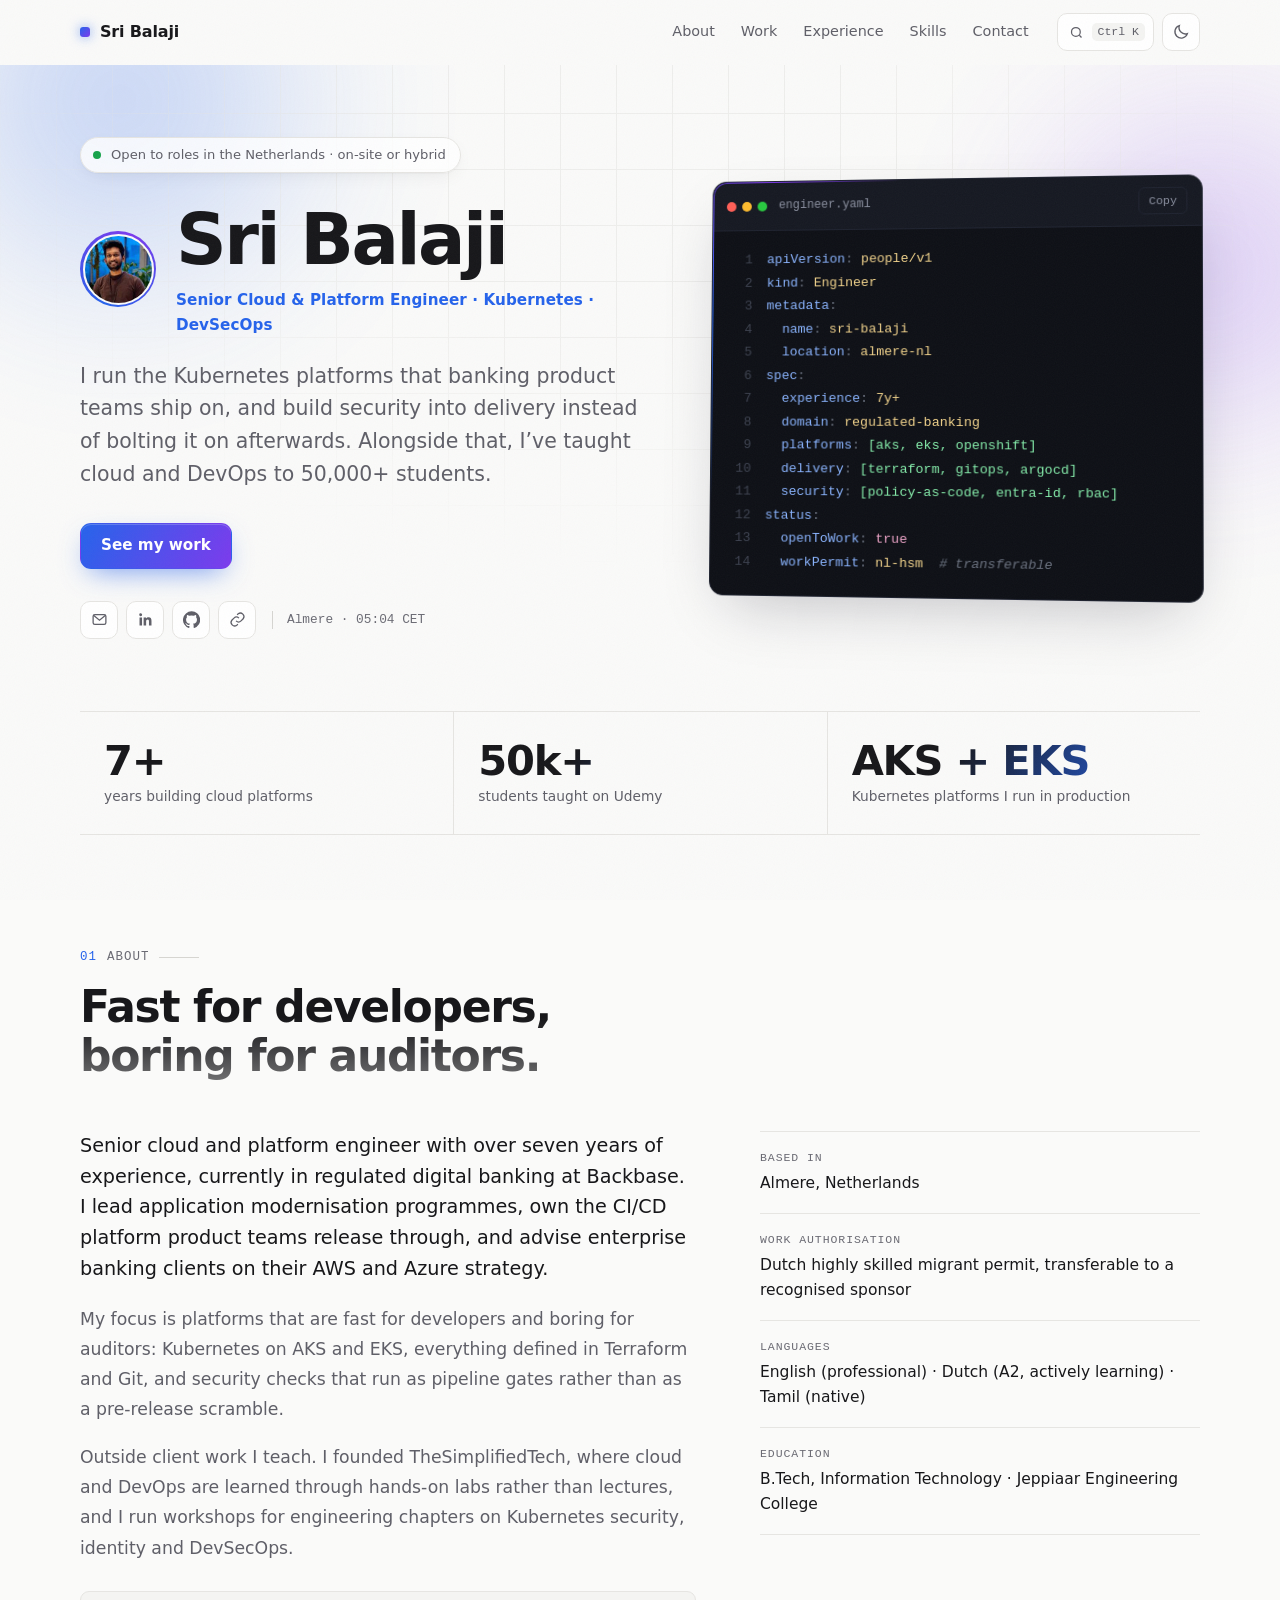
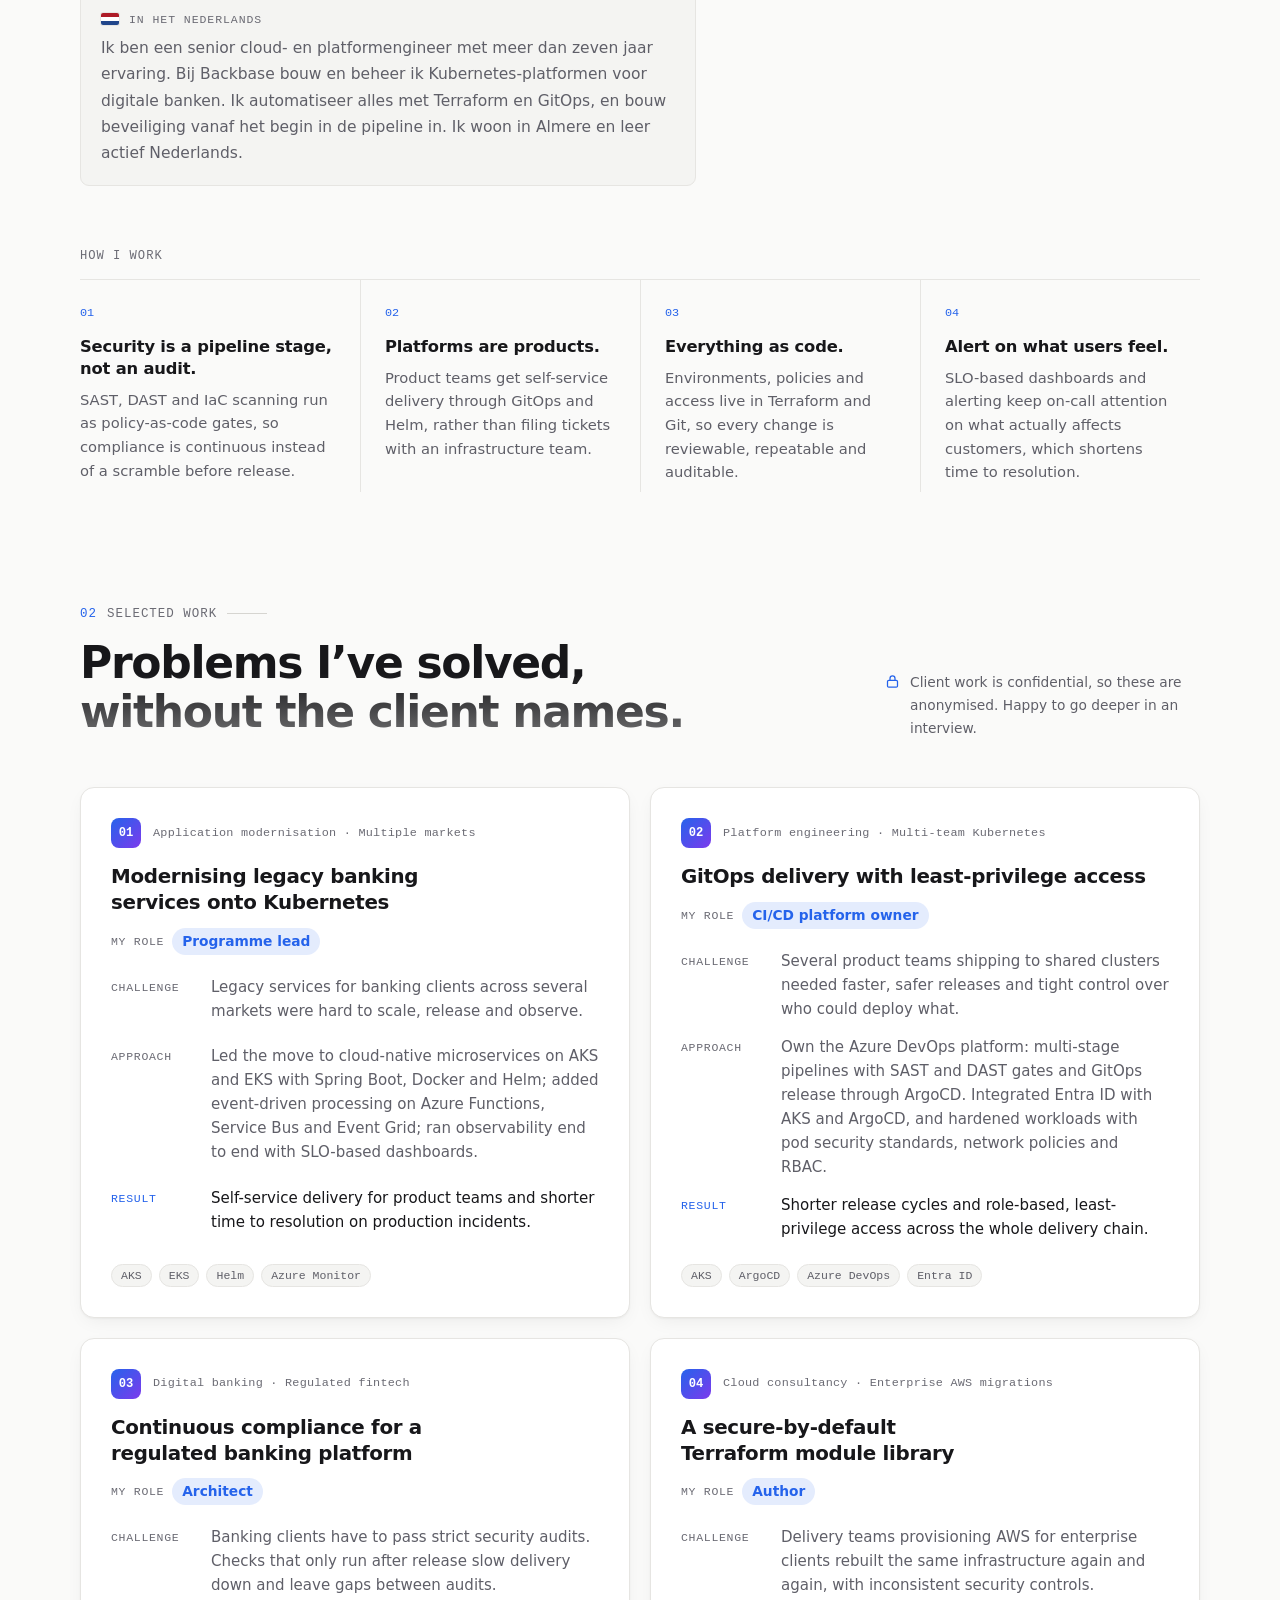
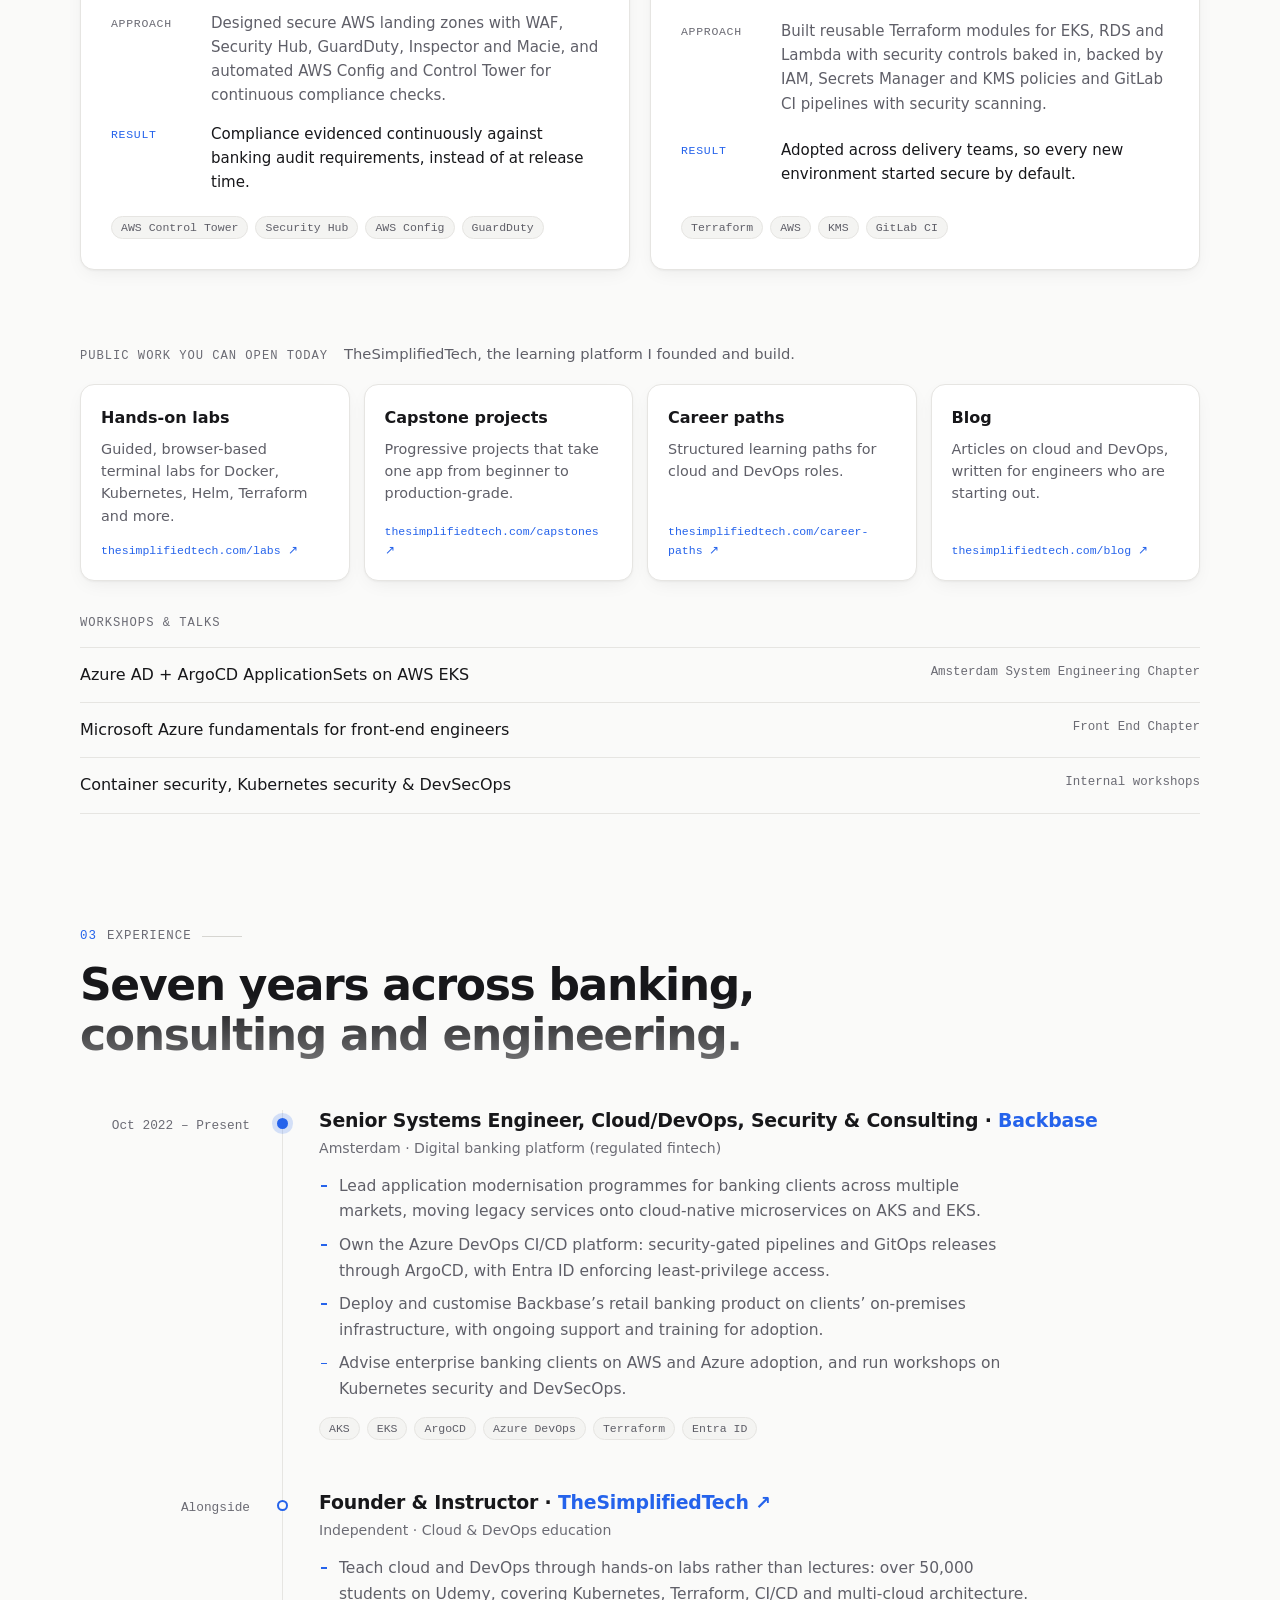
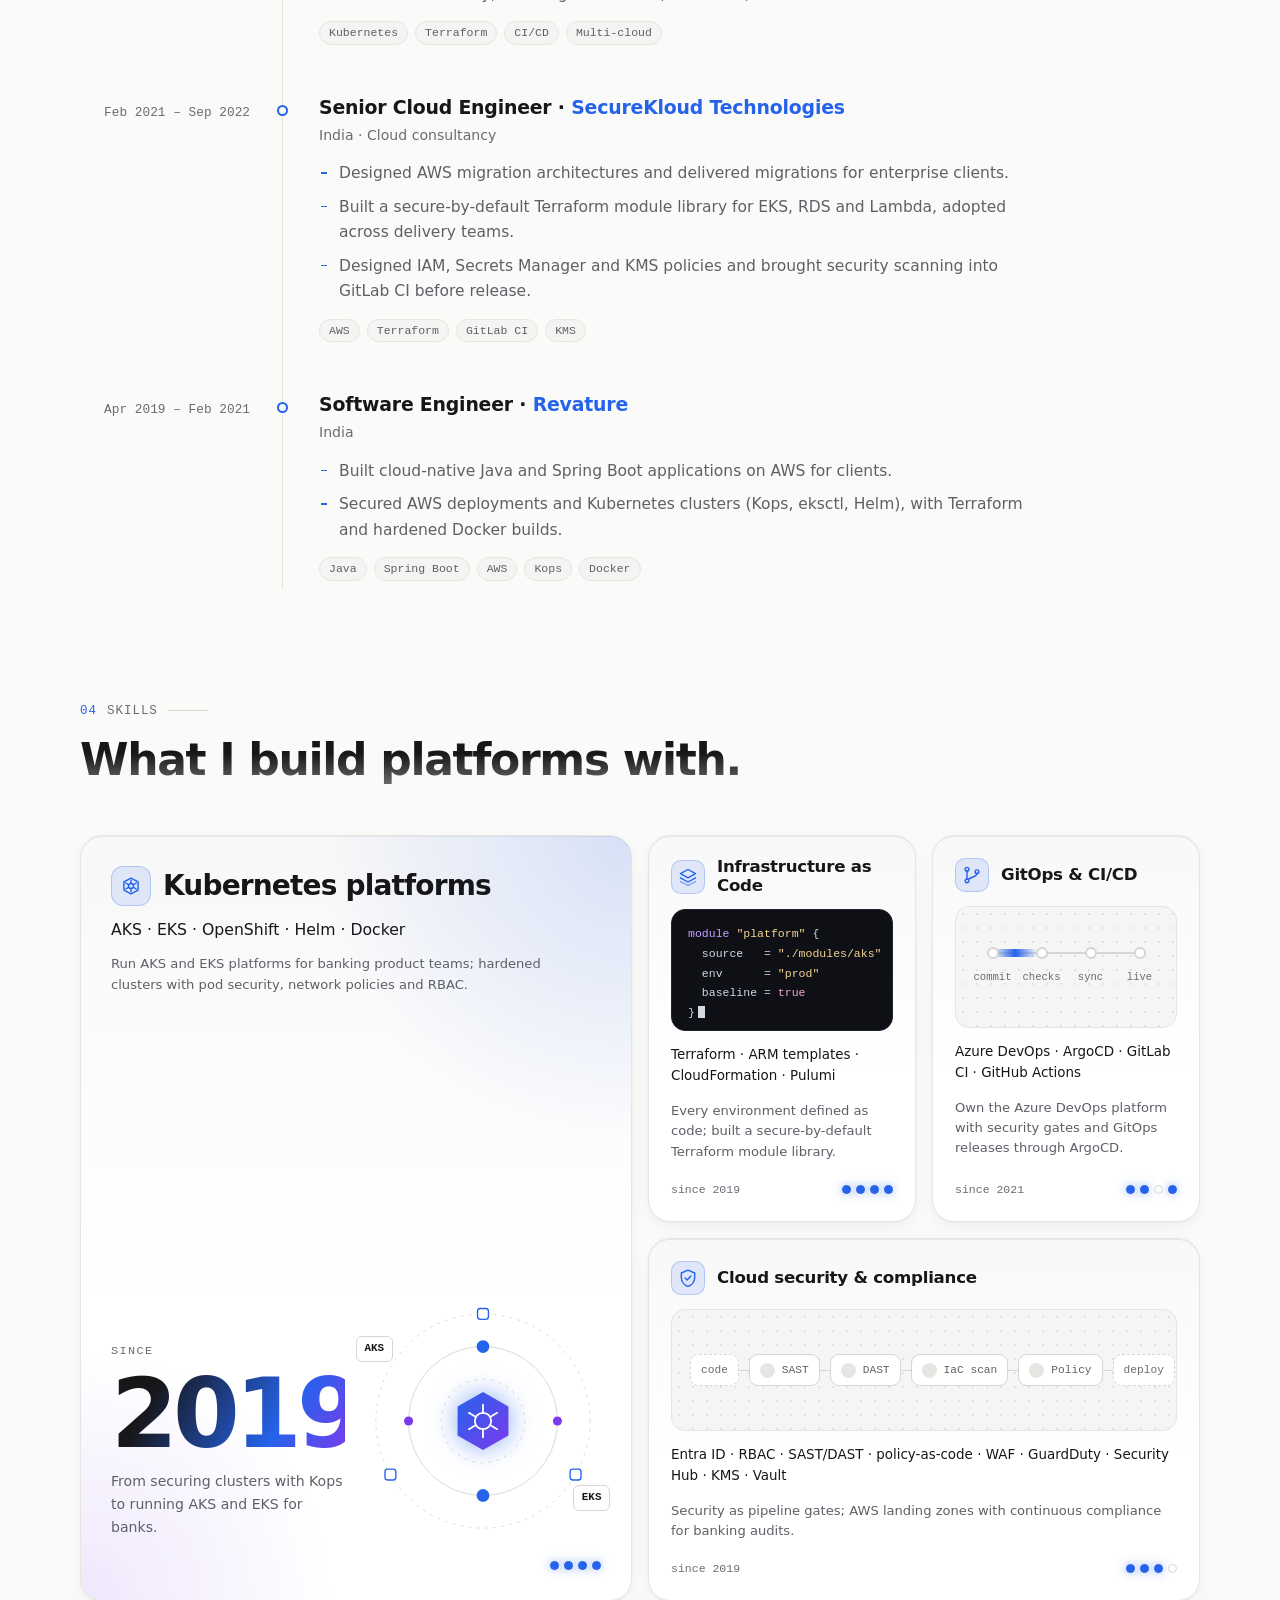
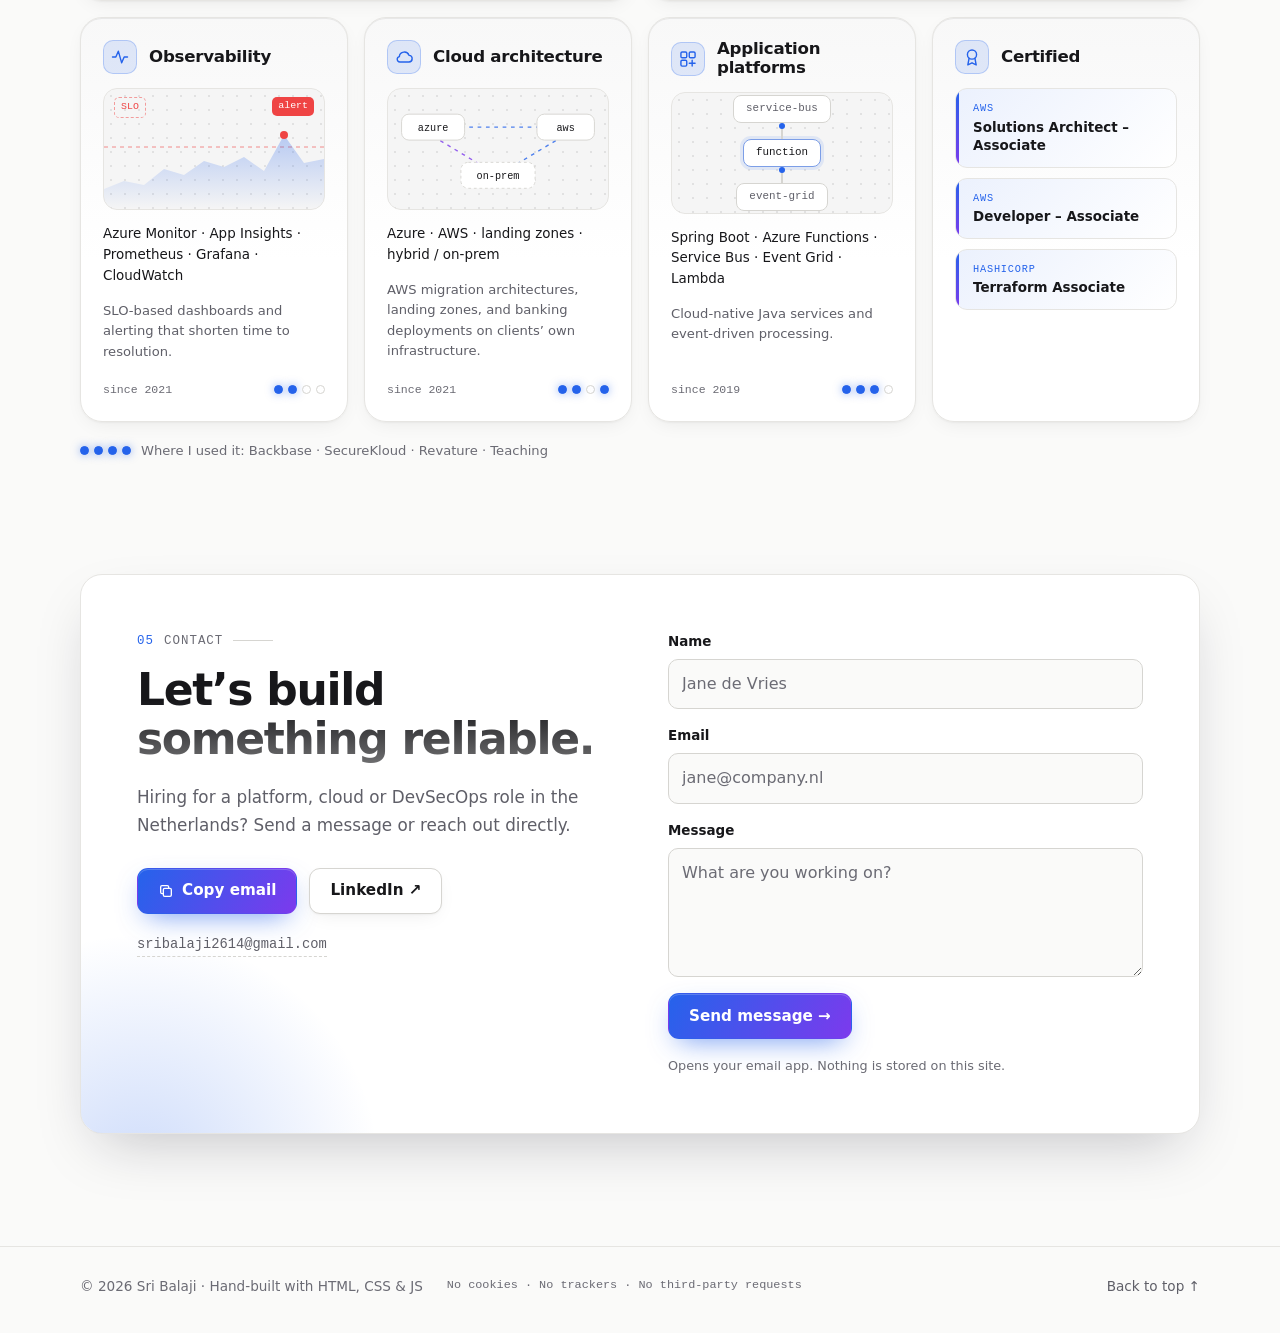
==== index.html @ c270f63c "Initial portfolio site" ====
<!doctype html>
<html lang="en">
<head>
  <meta charset="utf-8">
  <meta name="viewport" content="width=device-width, initial-scale=1, viewport-fit=cover">
  <title>Sri Balaji · Senior Cloud & Platform Engineer</title>
  <meta name="description" content="Sri Balaji is a senior cloud and platform engineer in Almere, Netherlands: Kubernetes on AKS and EKS, Terraform, GitOps and DevSecOps for regulated digital banking.">
  <meta name="author" content="Sri Balaji">
  <meta name="theme-color" content="#fafaf9" media="(prefers-color-scheme: light)">
  <meta name="theme-color" content="#09090b" media="(prefers-color-scheme: dark)">
  <meta name="color-scheme" content="light dark">

  <meta property="og:type" content="profile">
  <meta property="og:title" content="Sri Balaji · Senior Cloud & Platform Engineer">
  <meta property="og:description" content="Kubernetes platforms, GitOps and DevSecOps for regulated digital banking. Based in Almere, NL.">
  <link rel="canonical" href="https://sri2614.github.io/sribalaji-portfolio/">
  <meta property="og:url" content="https://sri2614.github.io/sribalaji-portfolio/">
  <meta property="og:image" content="https://sri2614.github.io/sribalaji-portfolio/og-image.png">
  <meta property="og:image:width" content="1200">
  <meta property="og:image:height" content="630">
  <meta property="og:image:alt" content="Sri Balaji, Senior Cloud and Platform Engineer, Almere NL">
  <meta name="twitter:card" content="summary_large_image">

  <link rel="icon" href="data:image/svg+xml,%3Csvg xmlns='http://www.w3.org/2000/svg' viewBox='0 0 64 64'%3E%3Cdefs%3E%3ClinearGradient id='g' x1='0' y1='0' x2='1' y2='1'%3E%3Cstop offset='0' stop-color='%232563eb'/%3E%3Cstop offset='1' stop-color='%237c3aed'/%3E%3C/linearGradient%3E%3C/defs%3E%3Crect width='64' height='64' rx='16' fill='url(%23g)'/%3E%3Ctext x='32' y='42' font-family='system-ui,sans-serif' font-size='28' font-weight='700' fill='white' text-anchor='middle'%3ESB%3C/text%3E%3C/svg%3E">

  <script type="application/ld+json">
  {
    "@context": "https://schema.org",
    "@type": "Person",
    "name": "Sri Balaji",
    "jobTitle": "Senior Cloud & Platform Engineer",
    "worksFor": { "@type": "Organization", "name": "Backbase" },
    "address": { "@type": "PostalAddress", "addressLocality": "Almere", "addressCountry": "NL" },
    "email": "mailto:sribalaji2614@gmail.com",
    "url": "https://sri2614.github.io/sribalaji-portfolio/",
    "sameAs": ["https://linkedin.com/in/sribalaji2604", "https://github.com/Sri2614", "https://thesimplifiedtech.com"],
    "knowsAbout": ["Kubernetes", "Platform Engineering", "DevSecOps", "GitOps", "Terraform", "Microsoft Azure", "AWS"]
  }
  </script>

  <link rel="stylesheet" href="styles.css?v=15">
  <script>
    // Set the theme before first paint: saved choice, else follow the OS.
    (function () {
      var t = null;
      try { t = localStorage.getItem("theme"); } catch (e) {}
      var legacy = { "minimal-light": "light", "minimal-dark": "dark", "terminal": "dark", "bold": "light" };
      t = legacy[t] || t;
      if (t !== "light" && t !== "dark") t = matchMedia("(prefers-color-scheme: dark)").matches ? "dark" : "light";
      document.documentElement.setAttribute("data-theme", t);
    })();
  </script>
</head>
<body>
  <a class="skip" href="#main">Skip to content</a>
  <div class="progress" id="progress" aria-hidden="true"></div>

  <header class="nav" id="nav">
    <div class="wrap nav-inner">
      <a href="#top" class="brand"><span class="brand-dot" aria-hidden="true"></span><span id="brand"></span></a>
      <nav aria-label="Primary" class="nav-links" id="primary-nav">
        <a href="#about" data-nav="about">About</a>
        <a href="#work" data-nav="work">Work</a>
        <a href="#experience" data-nav="experience">Experience</a>
        <a href="#skills" data-nav="skills">Skills</a>
        <a href="#contact" data-nav="contact">Contact</a>
        <span class="nav-indicator" id="nav-indicator" aria-hidden="true"></span>
      </nav>
      <div class="nav-actions">
        <button class="kbd-btn" id="open-palette" type="button" aria-label="Open command menu">
          <svg viewBox="0 0 24 24" width="15" height="15" fill="none" stroke="currentColor" stroke-width="2" aria-hidden="true"><circle cx="11" cy="11" r="7"/><path d="m20 20-3.5-3.5"/></svg>
          <kbd id="kbd-hint">⌘K</kbd>
        </button>
        <button class="icon-btn" id="theme-toggle" type="button" aria-label="Toggle dark mode">
          <svg class="i-sun" viewBox="0 0 24 24" width="18" height="18" fill="none" stroke="currentColor" stroke-width="1.8" aria-hidden="true"><circle cx="12" cy="12" r="4.2"/><path d="M12 2.5v2.2M12 19.3v2.2M4.6 4.6l1.6 1.6M17.8 17.8l1.6 1.6M2.5 12h2.2M19.3 12h2.2M4.6 19.4l1.6-1.6M17.8 6.2l1.6-1.6"/></svg>
          <svg class="i-moon" viewBox="0 0 24 24" width="18" height="18" fill="none" stroke="currentColor" stroke-width="1.8" aria-hidden="true"><path d="M20.5 14.2A8.5 8.5 0 0 1 9.8 3.5a8.5 8.5 0 1 0 10.7 10.7Z"/></svg>
        </button>
        <button class="icon-btn menu-btn" id="menu-btn" type="button" aria-label="Open menu" aria-expanded="false" aria-controls="mobile-menu">
          <span class="burger" aria-hidden="true"><span></span><span></span></span>
        </button>
      </div>
    </div>
    <div class="mobile-menu" id="mobile-menu" hidden>
      <nav aria-label="Mobile" class="wrap">
        <a href="#about">About</a>
        <a href="#work">Work</a>
        <a href="#experience">Experience</a>
        <a href="#skills">Skills</a>
        <a href="#contact">Contact</a>
        <a download class="mobile-cv" id="mobile-cv" hidden>Download CV ↓</a>
      </nav>
    </div>
  </header>

  <main id="main">
    <!-- Hero -->
    <section class="hero" id="top">
      <div class="hero-bg" aria-hidden="true">
        <div class="blob blob-a"></div>
        <div class="blob blob-b"></div>
        <div class="grid-overlay"></div>
      </div>
      <div class="wrap hero-grid">
        <div class="hero-copy">
          <p class="status"><span class="pulse" aria-hidden="true"></span><span id="hero-availability"></span></p>
          <div class="hero-id">
            <div class="avatar-ring"><div class="avatar" id="hero-avatar"></div></div>
            <div>
              <h1 id="hero-name"></h1>
              <p class="eyebrow" id="hero-eyebrow"></p>
            </div>
          </div>
          <p class="hero-tagline" id="hero-tagline"></p>
          <div class="hero-cta">
            <a class="btn primary" href="#work">See my work</a>
            <a class="btn" id="hero-cv" download hidden>
              <svg viewBox="0 0 24 24" width="16" height="16" fill="none" stroke="currentColor" stroke-width="2" aria-hidden="true"><path d="M12 4v11m0 0-4.5-4.5M12 15l4.5-4.5M5 20h14"/></svg>
              Download CV
            </a>
          </div>
          <div class="hero-meta">
            <div class="hero-socials" id="hero-socials"></div>
            <span class="clock" id="clock"></span>
          </div>
        </div>
        <figure class="manifest" aria-label="Profile summary as a Kubernetes-style manifest">
          <div class="manifest-bar">
            <span class="dots" aria-hidden="true"><i></i><i></i><i></i></span>
            <span class="manifest-file">engineer.yaml</span>
            <button class="manifest-copy" id="manifest-copy" type="button">Copy</button>
          </div>
          <pre><code id="manifest"></code></pre>
        </figure>
      </div>
      <div class="wrap">
        <dl class="stats" id="stats"></dl>
      </div>
    </section>

    <!-- About -->
    <section class="wrap section" id="about">
      <header class="section-head">
        <p class="label"><span class="idx">01</span> About</p>
        <h2>Fast for developers, boring for auditors.</h2>
      </header>
      <div class="about-grid">
        <div>
          <div id="about-text" class="prose"></div>
          <aside class="dutch" id="dutch" lang="nl" hidden>
            <p class="dutch-title"><span class="flag" aria-hidden="true"></span><span id="dutch-title"></span></p>
            <p id="dutch-text"></p>
          </aside>
        </div>
        <dl id="facts" class="facts"></dl>
      </div>
      <div class="principles-wrap">
        <h3 class="sub-label">How I work</h3>
        <div id="principles" class="principles"></div>
      </div>
    </section>

    <!-- Selected work -->
    <section class="wrap section" id="work">
      <header class="section-head section-head-split">
        <div>
          <p class="label"><span class="idx">02</span> Selected work</p>
          <h2>Problems I’ve solved, without the client names.</h2>
        </div>
        <p class="nda-note">
          <svg viewBox="0 0 24 24" width="15" height="15" fill="none" stroke="currentColor" stroke-width="2" aria-hidden="true"><rect x="4" y="10" width="16" height="11" rx="2"/><path d="M8 10V7a4 4 0 0 1 8 0v3"/></svg>
          Client work is confidential, so these are anonymised. Happy to go deeper in an interview.
        </p>
      </header>
      <div id="case-list" class="cases"></div>

      <div class="public">
        <div class="public-head">
          <h3 class="sub-label">Public work you can open today</h3>
          <p class="muted">TheSimplifiedTech, the learning platform I founded and build.</p>
        </div>
        <div id="public-list" class="public-list"></div>
        <div class="workshops">
          <h3 class="sub-label">Workshops &amp; talks</h3>
          <ul id="workshop-list" class="workshop-list"></ul>
        </div>
      </div>

      <div class="quotes" id="quotes" hidden>
        <h3 class="sub-label">What colleagues say</h3>
        <div class="quote-list" id="quote-list"></div>
      </div>
    </section>

    <!-- Experience -->
    <section class="wrap section" id="experience">
      <header class="section-head">
        <p class="label"><span class="idx">03</span> Experience</p>
        <h2>Seven years across banking, consulting and engineering.</h2>
      </header>
      <ol id="timeline" class="timeline"></ol>
    </section>

    <!-- Skills -->
    <section class="wrap section" id="skills">
      <header class="section-head">
        <p class="label"><span class="idx">04</span> Skills</p>
        <h2>What I build platforms with.</h2>
      </header>
      <div class="bento" id="bento"></div>
      <p class="bento-key" id="bento-key"></p>
    </section>

    <!-- Contact -->
    <section class="wrap section" id="contact">
      <div class="contact-card">
        <div class="contact-copy">
          <p class="label"><span class="idx">05</span> Contact</p>
          <h2>Let’s build something reliable.</h2>
          <p class="muted">Hiring for a platform, cloud or DevSecOps role in the Netherlands? Send a message or reach out directly.</p>
          <div class="contact-actions">
            <button class="btn primary" type="button" id="copy-email">
              <svg viewBox="0 0 24 24" width="16" height="16" fill="none" stroke="currentColor" stroke-width="2" aria-hidden="true"><rect x="8" y="8" width="12" height="12" rx="2"/><path d="M16 8V6a2 2 0 0 0-2-2H6a2 2 0 0 0-2 2v8a2 2 0 0 0 2 2h2"/></svg>
              Copy email
            </button>
            <a class="btn" id="linkedin-btn" target="_blank" rel="noopener noreferrer">LinkedIn ↗</a>
          </div>
          <a class="contact-email" id="contact-email"></a>
        </div>
        <form id="contact-form" class="form" novalidate>
          <div class="field">
            <label for="f-name">Name</label>
            <input id="f-name" name="name" required autocomplete="name" placeholder="Jane de Vries">
          </div>
          <div class="field">
            <label for="f-email">Email</label>
            <input id="f-email" name="email" type="email" required autocomplete="email" placeholder="jane@company.nl">
          </div>
          <div class="field">
            <label for="f-msg">Message</label>
            <textarea id="f-msg" name="message" rows="4" required placeholder="What are you working on?"></textarea>
          </div>
          <p class="form-error" id="form-error" role="alert" hidden></p>
          <button class="btn primary" type="submit">Send message →</button>
          <p class="form-note">Opens your email app. Nothing is stored on this site.</p>
        </form>
      </div>
    </section>
  </main>

  <footer class="footer">
    <div class="wrap footer-inner">
      <span id="footer-text"></span>
      <span class="footer-privacy">No cookies · No trackers · No third-party requests</span>
      <a href="#top" class="to-top">Back to top ↑</a>
    </div>
  </footer>

  <!-- Command palette -->
  <dialog class="palette" id="palette" aria-label="Command menu">
    <div class="palette-inner">
      <div class="palette-search">
        <svg viewBox="0 0 24 24" width="18" height="18" fill="none" stroke="currentColor" stroke-width="2" aria-hidden="true"><circle cx="11" cy="11" r="7"/><path d="m20 20-3.5-3.5"/></svg>
        <input id="palette-input" type="text" placeholder="Type a command or search…" autocomplete="off" spellcheck="false"
               role="combobox" aria-expanded="true" aria-controls="palette-list" aria-autocomplete="list">
        <kbd>esc</kbd>
      </div>
      <ul id="palette-list" class="palette-list" role="listbox"></ul>
      <div class="palette-foot"><span><kbd>↑</kbd><kbd>↓</kbd> navigate</span><span><kbd>↵</kbd> select</span></div>
    </div>
  </dialog>

  <div class="toast" id="toast" role="status" aria-live="polite"></div>

  <noscript>
    <div class="wrap noscript">
      <h1>Sri Balaji</h1>
      <p>Senior Cloud &amp; Platform Engineer · Kubernetes · DevSecOps · Almere, Netherlands</p>
      <p><a href="mailto:sribalaji2614@gmail.com">sribalaji2614@gmail.com</a> · <a href="https://linkedin.com/in/sribalaji2604">LinkedIn</a></p>
    </div>
  </noscript>

  <script src="content.js?v=15"></script>
  <script src="app.js?v=15"></script>
</body>
</html>
---- styles.css ----
/* =========================================================
   Theme tokens. System fonts only: zero third-party requests.
   ========================================================= */
:root,
[data-theme="light"] {
  --bg: #fafaf9;
  --surface: #ffffff;
  --surface-2: #f4f4f2;
  --text: #17171a;
  --muted: #5f5f68;
  --faint: #6b6b74;
  --border: #e6e5e2;
  --border-strong: #d6d5d1;
  --accent: #2563eb;
  --accent-2: #7c3aed;
  --accent-ink: #ffffff;
  --ok: #16a34a;
  --font: "Inter", ui-sans-serif, system-ui, -apple-system, "Segoe UI", Roboto, "Helvetica Neue", Arial, sans-serif;
  --font-head: var(--font);
  --mono: ui-monospace, "SF Mono", "JetBrains Mono", "Cascadia Code", Menlo, Consolas, monospace;
  --radius: 14px;
  --radius-sm: 9px;
  --border-w: 1px;
  --shadow: 0 1px 2px rgb(20 20 30 / 0.04), 0 6px 20px -6px rgb(20 20 30 / 0.08);
  --shadow-lg: 0 24px 60px -20px rgb(20 20 40 / 0.25);
  --blob-opacity: 0.32;
  --code-bg: #0e1016;
  --code-bar: #161922;
  --code-border: #1f2330;
  --code-text: #d4d7e1;
  --tk-key: #8ab4ff;
  --tk-punc: #6b7280;
  --tk-val: #f4d58d;
  --tk-list: #86efac;
  --tk-bool: #f0a6ca;
  --tk-comment: #6b7280;
}

[data-theme="dark"] {
  --bg: #09090b;
  --surface: #121215;
  --surface-2: #17171b;
  --text: #ededf0;
  --muted: #a1a1aa;
  --faint: #8e8e98;
  --border: #222227;
  --border-strong: #2e2e35;
  --accent: #8ab4ff;
  --accent-2: #c4a1ff;
  --accent-ink: #0a0f1f;
  --ok: #4ade80;
  --shadow: 0 1px 0 rgb(255 255 255 / 0.03) inset, 0 8px 30px -10px rgb(0 0 0 / 0.6);
  --shadow-lg: 0 30px 80px -20px rgb(0 0 0 / 0.8);
  --blob-opacity: 0.22;
  --code-bg: #0c0d11;
  --code-bar: #121319;
  --code-border: #23252e;
}

/* =========================================================
   Base
   ========================================================= */
*, *::before, *::after { box-sizing: border-box; }
[hidden] { display: none !important; }
html { scroll-behavior: smooth; scroll-padding-top: 80px; -webkit-text-size-adjust: 100%; }
body {
  margin: 0;
  background: var(--bg);
  color: var(--text);
  font-family: var(--font);
  font-size: 16px;
  line-height: 1.65;
  -webkit-font-smoothing: antialiased;
  text-rendering: optimizeLegibility;
  overflow-x: hidden;
  transition: background-color 0.3s, color 0.3s;
}
body::after {
  content: ""; position: fixed; inset: 0; z-index: 90; pointer-events: none; opacity: 0.035;
  background-image: url("data:image/svg+xml,%3Csvg xmlns='http://www.w3.org/2000/svg' width='160' height='160'%3E%3Cfilter id='n'%3E%3CfeTurbulence type='fractalNoise' baseFrequency='.9' numOctaves='3' stitchTiles='stitch'/%3E%3C/filter%3E%3Crect width='100%25' height='100%25' filter='url(%23n)'/%3E%3C/svg%3E");
}
[data-theme="dark"] body::after { opacity: 0.06; }
::selection { background: color-mix(in srgb, var(--accent) 28%, transparent); }
a { color: inherit; }
img { max-width: 100%; display: block; }
h1, h2, h3 { font-family: var(--font-head); line-height: 1.12; margin: 0; font-weight: 700; }
p { margin: 0 0 1em; }
ul, ol { margin: 0; padding: 0; list-style: none; }
dl, dd { margin: 0; }
button { font: inherit; color: inherit; }
kbd {
  font-family: var(--mono); font-size: 0.72rem; line-height: 1;
  padding: 3px 6px; border-radius: 5px;
  border: 1px solid var(--border-strong); background: var(--surface-2); color: var(--muted);
}
.wrap { width: min(1120px, 100% - 48px); margin-inline: auto; }
.muted { color: var(--muted); }
.skip {
  position: fixed; left: 12px; top: -60px; z-index: 200;
  background: var(--accent); color: var(--accent-ink); padding: 10px 14px; border-radius: 8px;
  text-decoration: none; font-weight: 600; transition: top 0.15s;
}
.skip:focus { top: 12px; }
:focus-visible { outline: 2px solid var(--accent); outline-offset: 3px; border-radius: 4px; }

.progress {
  position: fixed; inset: 0 0 auto 0; height: 2px; z-index: 100;
  background: linear-gradient(90deg, var(--accent), var(--accent-2));
  transform: scaleX(0); transform-origin: 0 50%;
}

/* =========================================================
   Nav
   ========================================================= */
.nav {
  position: sticky; top: 0; z-index: 60;
  background: color-mix(in srgb, var(--bg) 72%, transparent);
  -webkit-backdrop-filter: blur(16px) saturate(1.4);
  backdrop-filter: blur(16px) saturate(1.4);
  border-bottom: var(--border-w) solid transparent;
  transition: border-color 0.25s, background-color 0.25s;
}
.nav.scrolled, .menu-open .nav { border-bottom-color: var(--border); }
.nav-inner { display: flex; align-items: center; gap: 28px; height: 64px; }
.brand {
  display: inline-flex; align-items: center; gap: 10px;
  font-family: var(--font-head); font-weight: 700; letter-spacing: -0.01em;
  text-decoration: none; margin-right: auto; white-space: nowrap;
}
.brand-dot {
  width: 10px; height: 10px; border-radius: 3px;
  background: linear-gradient(135deg, var(--accent), var(--accent-2));
  box-shadow: 0 0 12px color-mix(in srgb, var(--accent) 60%, transparent);
}
.nav-links { position: relative; display: flex; gap: 26px; font-size: 0.9rem; }
.nav-links a { text-decoration: none; color: var(--muted); padding: 6px 0; transition: color 0.15s; }
.nav-links a:hover, .nav-links a.active { color: var(--text); }
.nav-indicator {
  position: absolute; left: 0; bottom: -2px; height: 2px; width: 0; border-radius: 2px;
  background: linear-gradient(90deg, var(--accent), var(--accent-2));
  opacity: 0; transition: transform 0.35s cubic-bezier(.2,.8,.2,1), width 0.35s cubic-bezier(.2,.8,.2,1), opacity 0.2s;
}
.nav-actions { display: flex; align-items: center; gap: 8px; }

.icon-btn, .kbd-btn {
  display: inline-grid; place-items: center; height: 38px; min-width: 38px;
  border-radius: 10px; border: var(--border-w) solid var(--border);
  background: var(--surface); color: var(--muted); cursor: pointer; text-decoration: none;
  transition: color 0.15s, border-color 0.15s, transform 0.15s, background-color 0.15s;
}
.icon-btn:hover, .kbd-btn:hover { color: var(--text); border-color: var(--border-strong); }
.kbd-btn { display: inline-flex; align-items: center; gap: 8px; padding: 0 8px 0 11px; }
.kbd-btn kbd { border: 0; background: var(--surface-2); }

.i-sun { display: none; }
[data-theme="dark"] .i-sun { display: block; }
[data-theme="dark"] .i-moon { display: none; }

.menu-btn { display: none; }
.burger { position: relative; width: 16px; height: 10px; }
.burger span {
  position: absolute; left: 0; width: 100%; height: 1.5px; border-radius: 2px; background: currentColor;
  transition: transform 0.25s, top 0.25s;
}
.burger span:first-child { top: 0; }
.burger span:last-child { top: 8.5px; }
.menu-btn[aria-expanded="true"] .burger span:first-child { top: 4.25px; transform: rotate(45deg); }
.menu-btn[aria-expanded="true"] .burger span:last-child { top: 4.25px; transform: rotate(-45deg); }

.mobile-menu { border-top: var(--border-w) solid var(--border); background: var(--bg); }
.mobile-menu nav { display: grid; padding: 8px 0 20px; }
.mobile-menu a {
  text-decoration: none; font-size: 1.35rem; font-weight: 600; font-family: var(--font-head);
  padding: 12px 0; border-bottom: var(--border-w) solid var(--border);
}
.mobile-menu a:last-child { border-bottom: 0; }
.mobile-menu .mobile-cv { color: var(--accent); font-size: 1rem; }

/* =========================================================
   Hero
   ========================================================= */
.hero { position: relative; padding: 72px 0 0; isolation: isolate; overflow: clip; }
.hero-bg { position: absolute; inset: -64px 0 0; z-index: -1; pointer-events: none; }
.blob {
  position: absolute; border-radius: 50%; filter: blur(80px); opacity: var(--blob-opacity);
  animation: float 18s ease-in-out infinite;
}
.blob-a { width: 520px; height: 520px; top: -160px; left: -140px; background: radial-gradient(circle, var(--accent), transparent 68%); }
.blob-b { width: 460px; height: 460px; top: 40px; right: -160px; background: radial-gradient(circle, var(--accent-2), transparent 68%); animation-delay: -9s; }
@keyframes float { 0%, 100% { transform: translate(0, 0) scale(1); } 50% { transform: translate(24px, 28px) scale(1.07); } }
.grid-overlay {
  position: absolute; inset: 0;
  background-image:
    linear-gradient(var(--border) 1px, transparent 1px),
    linear-gradient(90deg, var(--border) 1px, transparent 1px);
  background-size: 56px 56px;
  -webkit-mask-image: radial-gradient(ellipse 70% 60% at 50% 20%, black 30%, transparent 80%);
  mask-image: radial-gradient(ellipse 70% 60% at 50% 20%, black 30%, transparent 80%);
  opacity: 0.55;
}

.hero-grid { display: grid; grid-template-columns: minmax(0, 1.15fr) minmax(0, 1fr); gap: 56px; align-items: center; }

.status {
  display: inline-flex; align-items: center; gap: 10px; margin: 0 0 28px;
  padding: 6px 14px 6px 12px; border-radius: 999px; font-size: 0.82rem; font-weight: 500;
  border: var(--border-w) solid var(--border); background: color-mix(in srgb, var(--surface) 80%, transparent);
  color: var(--muted); box-shadow: var(--shadow);
}
.pulse { position: relative; width: 8px; height: 8px; border-radius: 50%; background: var(--ok); flex: none; }
.pulse::after {
  content: ""; position: absolute; inset: -4px; border-radius: 50%;
  border: 2px solid var(--ok); opacity: 0; animation: ping 2s cubic-bezier(0, 0, .2, 1) infinite;
}
@keyframes ping { 0% { transform: scale(0.6); opacity: 0.7; } 100% { transform: scale(1.8); opacity: 0; } }

.hero-id { display: flex; align-items: center; gap: 20px; margin-bottom: 22px; }
.avatar-ring {
  flex: none; width: 76px; height: 76px; border-radius: 50%; padding: 2.5px;
  background: conic-gradient(from 200deg, var(--accent), var(--accent-2), var(--accent));
}
.avatar {
  width: 100%; height: 100%; border-radius: 50%; overflow: hidden;
  display: grid; place-items: center; background: var(--surface);
  border: 2.5px solid var(--bg);
  font-family: var(--font-head); font-weight: 700; font-size: 1.4rem;
}
.avatar img { width: 100%; height: 100%; object-fit: cover; object-position: 50% 20%; }
.hero h1 { font-size: clamp(2.5rem, 6.2vw, 4.4rem); letter-spacing: -0.035em; }
.eyebrow { margin: 8px 0 0; color: var(--accent); font-weight: 600; font-size: 0.95rem; letter-spacing: 0.005em; }
.hero-tagline { max-width: 50ch; font-size: clamp(1.08rem, 1.8vw, 1.28rem); line-height: 1.6; color: var(--muted); margin: 0 0 32px; text-wrap: pretty; }
.hero-cta { display: flex; flex-wrap: wrap; gap: 12px; margin-bottom: 32px; }
.hero-meta { display: flex; align-items: center; flex-wrap: wrap; gap: 16px; }
.hero-socials { display: flex; gap: 8px; }
.clock { font-family: var(--mono); font-size: 0.8rem; color: var(--faint); display: inline-flex; align-items: center; gap: 8px; }
.clock::before { content: ""; width: 1px; height: 18px; background: var(--border-strong); margin-right: 6px; }

.btn {
  display: inline-flex; align-items: center; justify-content: center; gap: 8px;
  font-weight: 600; font-size: 0.95rem; text-decoration: none; cursor: pointer; white-space: nowrap;
  height: 46px; padding: 0 20px; border-radius: 11px;
  border: var(--border-w) solid var(--border-strong); background: var(--surface); color: var(--text);
  box-shadow: var(--shadow);
  transition: transform 0.15s, box-shadow 0.2s, border-color 0.15s, background-color 0.15s;
}
.btn:hover { transform: translateY(-1px); border-color: var(--text); }
.btn:active { transform: translateY(0); }
.btn.primary {
  color: var(--accent-ink); border-color: transparent;
  background: linear-gradient(120deg, var(--accent), var(--accent-2));
  box-shadow: 0 10px 28px -10px color-mix(in srgb, var(--accent) 70%, transparent), inset 0 1px 0 rgb(255 255 255 / 0.2);
}
.btn.primary:hover { box-shadow: 0 14px 34px -10px color-mix(in srgb, var(--accent) 80%, transparent), inset 0 1px 0 rgb(255 255 255 / 0.2); }

/* Manifest */
.manifest {
  margin: 0; min-width: 0; border-radius: var(--radius); overflow: hidden;
  background: var(--code-bg); color: var(--code-text);
  border: var(--border-w) solid var(--code-border); box-shadow: var(--shadow-lg);
  transform: perspective(1400px) rotateY(-6deg) rotateX(2deg);
  transition: transform 0.6s cubic-bezier(.2,.8,.2,1);
}
.manifest:hover { transform: none; }
@property --edge { syntax: "<angle>"; inherits: false; initial-value: 0deg; }
.manifest { position: relative; }
.manifest::after {
  content: ""; position: absolute; inset: 0; border-radius: inherit; padding: 1px; pointer-events: none;
  background: conic-gradient(from var(--edge), transparent 0 68%, var(--accent) 80%, var(--accent-2) 88%, transparent 96%);
  -webkit-mask: linear-gradient(#000 0 0) content-box, linear-gradient(#000 0 0);
  -webkit-mask-composite: xor; mask-composite: exclude;
  animation: edge 7s linear infinite;
}
@keyframes edge { to { --edge: 360deg; } }
.manifest-bar {
  display: flex; align-items: center; gap: 12px; padding: 11px 14px;
  background: var(--code-bar); border-bottom: 1px solid var(--code-border);
  font-family: var(--mono); font-size: 0.76rem; color: #8b90a0;
}
.dots { display: inline-flex; gap: 6px; }
.dots i { width: 10px; height: 10px; border-radius: 50%; background: #3a3f4d; }
.dots i:nth-child(1) { background: #ff5f57; }
.dots i:nth-child(2) { background: #febc2e; }
.dots i:nth-child(3) { background: #28c840; }
.manifest-file { flex: 1; }
.manifest-copy {
  background: transparent; border: 1px solid var(--code-border); color: #8b90a0;
  font-family: var(--mono); font-size: 0.72rem; padding: 3px 9px; border-radius: 6px; cursor: pointer;
}
.manifest-copy:hover { color: #fff; border-color: #4a5060; }
.manifest pre {
  margin: 0; padding: 18px 20px 22px; overflow-x: auto;
  font-family: var(--mono); font-size: 0.84rem; line-height: 1.75; counter-reset: ln;
}
.manifest .ln { counter-increment: ln; }
.manifest .ln::before {
  content: counter(ln); display: inline-block; width: 1.6em; margin-right: 1.1em;
  text-align: right; color: #3d4250; user-select: none;
}
.tk-key { color: var(--tk-key); }
.tk-punc { color: var(--tk-punc); }
.tk-val { color: var(--tk-val); }
.tk-list { color: var(--tk-list); }
.tk-bool { color: var(--tk-bool); }
.tk-comment { color: var(--tk-comment); font-style: italic; }

/* Stats */
.stats {
  display: grid; grid-template-columns: repeat(3, 1fr); margin-top: 72px;
  border-top: var(--border-w) solid var(--border); border-bottom: var(--border-w) solid var(--border);
}
.stat { display: flex; flex-direction: column-reverse; gap: 2px; padding: 26px 24px; }
.stat + .stat { border-left: var(--border-w) solid var(--border); }
.stat dd {
  font-family: var(--font-head); font-size: clamp(1.9rem, 3.6vw, 2.6rem); font-weight: 700; letter-spacing: -0.03em; line-height: 1.1;
  background: linear-gradient(120deg, var(--text) 30%, var(--accent));
  -webkit-background-clip: text; background-clip: text; color: transparent;
}
.stat dt { font-size: 0.86rem; color: var(--muted); }

/* =========================================================
   Sections
   ========================================================= */
.section { padding: 112px 0 0; }
.section-head { margin-bottom: 48px; }
.label {
  display: flex; align-items: center; gap: 10px; margin: 0 0 14px;
  font-family: var(--mono); font-size: 0.78rem; letter-spacing: 0.08em; text-transform: uppercase; color: var(--faint);
}
.idx { color: var(--accent); }
.label::after { content: ""; flex: 0 0 40px; height: 1px; background: var(--border-strong); }
.section h2, .contact-card h2 {
  font-size: clamp(1.85rem, 4vw, 2.75rem); letter-spacing: -0.03em; max-width: 24ch; text-wrap: balance;
  background: linear-gradient(180deg, var(--text) 35%, color-mix(in srgb, var(--text) 60%, var(--bg)));
  -webkit-background-clip: text; background-clip: text; color: transparent; padding-bottom: 0.06em;
}
.sub-label { font-family: var(--mono); font-size: 0.76rem; font-weight: 500; letter-spacing: 0.08em; text-transform: uppercase; color: var(--faint); margin-bottom: 16px; }

/* Cursor spotlight */
.spot { position: relative; isolation: isolate; }
.spot::before {
  content: ""; position: absolute; inset: 0; border-radius: inherit; z-index: -1; opacity: 0; transition: opacity 0.3s;
  background: radial-gradient(260px circle at var(--mx, 50%) var(--my, 0%), color-mix(in srgb, var(--accent) 12%, transparent), transparent 70%);
  pointer-events: none;
}
.spot:hover::before { opacity: 1; }
.spot::after {
  content: ""; position: absolute; inset: 0; z-index: 2; border-radius: inherit; padding: 1px; pointer-events: none;
  background: radial-gradient(240px circle at var(--mx, 50%) var(--my, 0%), color-mix(in srgb, var(--accent) 85%, transparent), transparent 70%);
  -webkit-mask: linear-gradient(#000 0 0) content-box, linear-gradient(#000 0 0);
  -webkit-mask-composite: xor; mask-composite: exclude;
  opacity: 0; transition: opacity 0.3s;
}
.spot:hover::after { opacity: 1; }

/* About */
.about-grid { display: grid; grid-template-columns: minmax(0, 1.4fr) minmax(0, 1fr); gap: 64px; }
.prose p { color: var(--muted); font-size: 1.08rem; line-height: 1.75; max-width: 62ch; text-wrap: pretty; }
.prose p:first-child { color: var(--text); font-size: 1.2rem; line-height: 1.6; }
.facts { display: grid; align-content: start; border-top: var(--border-w) solid var(--border); }
.facts div { padding: 16px 0; border-bottom: var(--border-w) solid var(--border); }
.facts dt { font-family: var(--mono); font-size: 0.72rem; text-transform: uppercase; letter-spacing: 0.08em; color: var(--faint); margin-bottom: 4px; }
.facts dd { font-weight: 500; font-size: 0.97rem; }

.dutch {
  margin-top: 28px; padding: 18px 20px; max-width: 62ch;
  border-radius: var(--radius-sm); background: var(--surface-2); border: var(--border-w) solid var(--border);
}
.dutch-title {
  display: flex; align-items: center; gap: 10px; margin: 0 0 6px;
  font-family: var(--mono); font-size: 0.72rem; text-transform: uppercase; letter-spacing: 0.08em; color: var(--faint);
}
.flag {
  width: 18px; height: 12px; border-radius: 2px; flex: none; box-shadow: 0 0 0 1px var(--border);
  background: linear-gradient(#ae1c28 0 33.3%, #fff 33.3% 66.6%, #21468b 66.6%);
}
.dutch p:last-child { margin: 0; color: var(--muted); font-size: 0.97rem; line-height: 1.7; }

.principles-wrap { margin-top: 64px; }
.principles { display: grid; grid-template-columns: repeat(4, minmax(0, 1fr)); gap: 0; border-top: var(--border-w) solid var(--border); }
.principle { padding: 24px 24px 8px 0; }
.principle + .principle { padding-left: 24px; border-left: var(--border-w) solid var(--border); }
.principle-num { display: block; font-family: var(--mono); font-size: 0.74rem; color: var(--accent); margin-bottom: 12px; }
.principle h4 { font-family: var(--font-head); font-size: 1.02rem; line-height: 1.35; letter-spacing: -0.01em; margin: 0 0 8px; }
.principle p { color: var(--muted); font-size: 0.92rem; line-height: 1.6; margin: 0; }

/* Selected work */
.section-head-split { display: flex; flex-wrap: wrap; align-items: flex-end; justify-content: space-between; gap: 20px 48px; }
.nda-note {
  display: flex; gap: 10px; align-items: flex-start; max-width: 36ch; margin: 0;
  font-size: 0.86rem; color: var(--muted);
}
.nda-note svg { flex: none; margin-top: 3px; color: var(--accent); }
.cases { display: grid; grid-template-columns: repeat(2, minmax(0, 1fr)); gap: 20px; }
.case {
  display: flex; flex-direction: column; padding: 30px; border-radius: var(--radius);
  background: var(--surface); border: var(--border-w) solid var(--border); box-shadow: var(--shadow);
  transition: border-color 0.2s, transform 0.2s;
}
.case:hover { border-color: var(--border-strong); transform: translateY(-3px); }
.case-head { display: flex; align-items: center; gap: 12px; margin-bottom: 16px; }
.case-num {
  display: grid; place-items: center; width: 30px; height: 30px; border-radius: 8px; flex: none;
  font-family: var(--mono); font-size: 0.76rem; font-weight: 600; color: var(--accent-ink);
  background: linear-gradient(135deg, var(--accent), var(--accent-2));
}
.case-context { font-family: var(--mono); font-size: 0.74rem; color: var(--faint); letter-spacing: 0.02em; }
.case h3 { font-size: 1.24rem; letter-spacing: -0.015em; line-height: 1.3; margin-bottom: 20px; text-wrap: balance; }
.case-role { display: flex; align-items: center; gap: 8px; margin: -8px 0 20px; font-size: 0.86rem; }
.case-role span { font-family: var(--mono); font-size: 0.72rem; text-transform: uppercase; letter-spacing: 0.06em; color: var(--faint); }
.case-role strong { padding: 2px 10px; border-radius: 999px; background: color-mix(in srgb, var(--accent) 12%, transparent); color: var(--accent); font-weight: 600; }
.case-metrics { display: flex; flex-wrap: wrap; gap: 8px; margin-bottom: 18px; }
.case-metrics li { font-weight: 600; font-size: 0.88rem; padding: 6px 12px; border-radius: 8px; border: var(--border-w) solid var(--accent); }
.case-steps { display: grid; gap: 14px; margin-bottom: 22px; flex: 1; }
.case-step { display: grid; grid-template-columns: 88px minmax(0, 1fr); gap: 12px; }
.case-step dt {
  font-family: var(--mono); font-size: 0.72rem; text-transform: uppercase; letter-spacing: 0.06em;
  color: var(--faint); padding-top: 3px;
}
.case-step dd { color: var(--muted); font-size: 0.94rem; line-height: 1.6; }
.case-step:last-child dt { color: var(--accent); }
.case-step:last-child dd { color: var(--text); font-weight: 500; }

/* Skills */
/* Skills bento */
.bento {
  display: grid; gap: 16px; grid-template-columns: repeat(4, minmax(0, 1fr));
  grid-template-areas:
    "k8s k8s iac   gitops"
    "k8s k8s sec   sec"
    "obs cloud apps certs";
}
.tile-k8s { grid-area: k8s; } .tile-iac { grid-area: iac; } .tile-gitops { grid-area: gitops; }
.tile-sec { grid-area: sec; } .tile-obs { grid-area: obs; } .tile-cloud { grid-area: cloud; }
.tile-apps { grid-area: apps; } .tile-certs { grid-area: certs; }
.tile {
  display: flex; flex-direction: column; gap: 14px; overflow: hidden;
  padding: 22px; border-radius: 22px;
  background: linear-gradient(180deg, color-mix(in srgb, var(--text) 3%, var(--surface)), var(--surface) 60%);
  border: var(--border-w) solid var(--border);
  box-shadow: inset 0 1px 0 color-mix(in srgb, var(--text) 7%, transparent), var(--shadow);
  transition: transform 0.3s cubic-bezier(.2,.8,.2,1), border-color 0.2s;
}
.tile:hover { transform: translateY(-4px); }
.tile-head { display: flex; align-items: center; gap: 12px; }
.tile-icon {
  width: 34px; height: 34px; border-radius: 10px; display: grid; place-items: center; flex: none; color: var(--accent);
  background: color-mix(in srgb, var(--accent) 12%, transparent);
  border: 1px solid color-mix(in srgb, var(--accent) 25%, transparent);
}
.tile h3 { font-size: 1.04rem; letter-spacing: -0.015em; }
.tile-tools { margin: 0; font-size: 0.84rem; line-height: 1.55; color: var(--text); }
.tile-ev { margin: 0; font-size: 0.82rem; line-height: 1.55; color: var(--muted); }
.tile-foot { margin-top: auto; padding-top: 4px; display: flex; align-items: center; justify-content: space-between; gap: 10px; }
.tile-since { font-family: var(--mono); font-size: 0.72rem; color: var(--faint); }

/* Illustration well */
.viz {
  position: relative; height: 122px; display: grid; place-items: center; overflow: hidden; flex: none;
  border-radius: 14px; border: 1px solid var(--border);
  background:
    radial-gradient(color-mix(in srgb, var(--text) 9%, transparent) 1px, transparent 1px) 0 0 / 14px 14px,
    color-mix(in srgb, var(--text) 2%, var(--bg));
}

/* Hero tile: Kubernetes */
.tile-hero {
  display: grid; grid-template-columns: minmax(0, 1fr) 236px; grid-template-rows: auto 1fr auto; gap: 18px 20px; padding: 30px;
  background:
    radial-gradient(520px circle at 100% 0%, color-mix(in srgb, var(--accent) 16%, transparent), transparent 60%),
    radial-gradient(420px circle at 0% 100%, color-mix(in srgb, var(--accent-2) 12%, transparent), transparent 60%),
    linear-gradient(180deg, color-mix(in srgb, var(--text) 3%, var(--surface)), var(--surface) 60%);
}
.tile-hero-copy { grid-column: 1 / -1; grid-row: 1; display: flex; flex-direction: column; gap: 12px; max-width: 46ch; }
.tile-hero h3 { font-size: 1.75rem; letter-spacing: -0.03em; }
.tile-hero .tile-icon { width: 40px; height: 40px; border-radius: 12px; }
.tile-hero .tile-tools { font-size: 0.98rem; }
.tile-hero .viz-k8s { grid-column: 2; grid-row: 2; height: 236px; align-self: end; border: 0; background: none; overflow: visible; }
.tile-hero-year { grid-column: 1; grid-row: 2; align-self: end; }
.big-year-kicker { margin: 0 0 4px; font-family: var(--mono); font-size: 0.74rem; letter-spacing: 0.12em; text-transform: uppercase; color: var(--faint); }
.tile-hero .tile-foot { grid-column: 1 / -1; grid-row: 3; }
.big-year {
  margin: 0; font-family: var(--font-head); font-weight: 700; line-height: 1; letter-spacing: -0.05em;
  font-size: clamp(3.4rem, 8vw, 6rem);
  background: linear-gradient(120deg, var(--text) 20%, var(--accent) 70%, var(--accent-2));
  -webkit-background-clip: text; background-clip: text; color: transparent;
}
.big-year-label { margin: 8px 0 0; font-size: 0.88rem; color: var(--muted); }

.viz-orbit { width: 100%; height: 100%; overflow: visible; }
.stop-a { stop-color: var(--accent); } .stop-b { stop-color: var(--accent-2); } .stop-fade { stop-color: var(--accent); stop-opacity: 0; }
.ring { fill: none; stroke: var(--border-strong); stroke-width: 1; }
.ring-dash { stroke-dasharray: 3 6; }
.pod { fill: var(--accent); } .pod-b { fill: var(--accent-2); }
.node { fill: var(--surface); stroke: var(--accent); stroke-width: 1.5; }
.core { fill: url(#kgrad); filter: drop-shadow(0 0 14px color-mix(in srgb, var(--accent) 55%, transparent)); }
.wheel { fill: none; stroke: #fff; stroke-width: 2; stroke-linecap: round; }
.orbit { transform-box: view-box; transform-origin: 130px 130px; animation: spin 38s linear infinite; }
.orbit-2 { animation-duration: 64s; animation-direction: reverse; }
@keyframes spin { to { transform: rotate(360deg); } }
.orbit-tag {
  position: absolute; font-family: var(--mono); font-size: 0.68rem; font-weight: 600; padding: 3px 8px; border-radius: 6px;
  background: var(--surface); border: 1px solid var(--border-strong); color: var(--text);
}
.tag-aks { top: 14%; left: -4%; } .tag-eks { bottom: 12%; right: -4%; }

/* IaC: terraform snippet */
.viz-iac { place-items: stretch; background: var(--code-bg); border-color: var(--code-border); }
.viz-code { margin: 0; padding: 14px 16px; font-family: var(--mono); font-size: 0.72rem; line-height: 1.7; color: var(--code-text); overflow: hidden; }
.c-k { color: #c4a1ff; } .c-s { color: #f4d58d; } .c-b { color: #f0a6ca; }
.viz-cursor { display: inline-block; width: 7px; height: 1.05em; margin-left: 3px; vertical-align: -2px; background: var(--code-text); animation: blink 1.1s steps(1) infinite; }
@keyframes blink { 50% { opacity: 0; } }

/* GitOps: commit -> live */
.viz-flow { position: relative; width: 100%; padding: 0 12px; }
.flow-track { position: absolute; top: 5px; left: calc(12px + (100% - 24px) / 8); right: calc(12px + (100% - 24px) / 8); height: 2px; background: var(--border-strong); border-radius: 2px; }
.flow-pulse {
  position: absolute; top: -3px; left: 0; width: 44px; height: 8px; border-radius: 4px;
  background: linear-gradient(90deg, transparent, var(--accent), transparent); animation: travel 4s linear infinite;
}
@keyframes travel { from { left: -22px; } to { left: calc(100% - 22px); } }
.flow-steps { position: relative; display: grid; grid-template-columns: repeat(4, 1fr); }
.flow-steps li { display: flex; flex-direction: column; align-items: center; gap: 10px; font-family: var(--mono); font-size: 0.66rem; color: var(--faint); }
.flow-steps i { width: 12px; height: 12px; border-radius: 50%; background: var(--surface); border: 2px solid var(--border-strong); animation: step 4s infinite; }
.flow-steps li:nth-child(2) i { animation-delay: 1.33s; }
.flow-steps li:nth-child(3) i { animation-delay: 2.66s; }
.flow-steps li:nth-child(4) i { animation-delay: 3.9s; }
@keyframes step {
  0%, 22%, 100% { border-color: var(--border-strong); background: var(--surface); box-shadow: none; }
  4%, 14% { border-color: var(--accent); background: var(--accent); box-shadow: 0 0 0 5px color-mix(in srgb, var(--accent) 20%, transparent); }
}

/* Security: gates in the pipeline */
.viz-gates {
  display: flex; align-items: center; justify-content: space-between; gap: 10px; width: 100%; padding: 0 18px;
  background: linear-gradient(var(--border-strong), var(--border-strong)) center / calc(100% - 36px) 1px no-repeat;
}
.gate, .gate-end {
  position: relative; display: inline-flex; align-items: center; gap: 7px; white-space: nowrap;
  padding: 6px 10px; border-radius: 9px; font-family: var(--mono); font-size: 0.7rem;
  background: var(--surface); border: 1px solid var(--border-strong); color: var(--muted);
}
.gate-end { color: var(--faint); border-style: dashed; }
.gate { animation: gate 5s infinite; }
.gate::before {
  content: "✓"; display: grid; place-items: center; width: 15px; height: 15px; border-radius: 50%;
  font-size: 0.6rem; background: var(--border); color: transparent; animation: gatecheck 5s infinite;
}
.gate:nth-child(2), .gate:nth-child(2)::before { animation-delay: 0.3s; }
.gate:nth-child(3), .gate:nth-child(3)::before { animation-delay: 0.9s; }
.gate:nth-child(4), .gate:nth-child(4)::before { animation-delay: 1.5s; }
.gate:nth-child(5), .gate:nth-child(5)::before { animation-delay: 2.1s; }
.gate-deploy { animation: deploy 5s infinite 2.7s; }
@keyframes gate {
  0%, 8%, 92%, 100% { border-color: var(--border-strong); color: var(--muted); box-shadow: none; }
  14%, 80% { border-color: color-mix(in srgb, var(--ok) 60%, var(--border)); color: var(--text); box-shadow: 0 0 0 3px color-mix(in srgb, var(--ok) 12%, transparent); }
}
@keyframes gatecheck {
  0%, 8%, 92%, 100% { background: var(--border); color: transparent; }
  14%, 80% { background: var(--ok); color: #fff; }
}
@keyframes deploy {
  0%, 8%, 92%, 100% { color: var(--faint); border-color: var(--border-strong); border-style: dashed; }
  14%, 80% { color: var(--ok); border-color: var(--ok); border-style: solid; }
}

/* Observability: signal crossing the SLO line */
.viz-obs { place-items: end stretch; padding-top: 18px; }
.viz-spark { width: 100%; height: auto; display: block; }
.slo-line { stroke: #ef4444; stroke-opacity: 0.6; stroke-dasharray: 4 4; stroke-width: 1; }
.spark-area { fill: url(#sgrad); opacity: 0.3; }
.spark-line { fill: none; stroke: var(--accent); stroke-width: 2; stroke-linejoin: round; stroke-dasharray: 1; stroke-dashoffset: 1; animation: draw 5s ease-out infinite; }
.spark-alert { fill: #ef4444; transform-box: fill-box; transform-origin: center; animation: alertdot 5s infinite; }
@keyframes draw { 0% { stroke-dashoffset: 1; } 55%, 100% { stroke-dashoffset: 0; } }
@keyframes alertdot { 0%, 44% { opacity: 0; transform: scale(0.4); } 50% { opacity: 1; transform: scale(1.4); } 58%, 96% { opacity: 1; transform: scale(1); } 100% { opacity: 0; } }
.slo-tag, .alert-tag { position: absolute; top: 8px; font-family: var(--mono); font-size: 0.62rem; padding: 1px 6px; border-radius: 5px; }
.slo-tag { left: 10px; color: #ef4444; border: 1px dashed color-mix(in srgb, #ef4444 50%, transparent); }
.alert-tag { right: 10px; color: #fff; background: #ef4444; animation: alerttag 5s infinite; }
@keyframes alerttag { 0%, 46% { opacity: 0; transform: translateY(4px); } 52%, 96% { opacity: 1; transform: none; } 100% { opacity: 0; } }

/* Cloud: azure / aws / on-prem */
.viz-net { width: 100%; max-width: 230px; padding: 0 8px; }
.link { fill: none; stroke: var(--accent); stroke-width: 1.5; stroke-dasharray: 4 5; opacity: 0.8; animation: dash 1.2s linear infinite; }
.link-b { stroke: var(--accent-2); }
@keyframes dash { to { stroke-dashoffset: -18; } }
.net-node { fill: var(--surface); stroke: var(--border-strong); }
.net-onprem { stroke-dasharray: 3 3; }
.net-label { font-family: var(--mono); font-size: 11px; fill: var(--text); text-anchor: middle; }

/* Apps: event-driven flow */
.viz-events { display: flex; flex-direction: column; align-items: center; }
.ev-box { font-family: var(--mono); font-size: 0.68rem; padding: 4px 12px; border-radius: 8px; border: 1px solid var(--border-strong); background: var(--surface); color: var(--muted); }
.ev-fn { color: var(--text); border-color: color-mix(in srgb, var(--accent) 55%, var(--border)); box-shadow: 0 0 0 3px color-mix(in srgb, var(--accent) 10%, transparent); }
.ev-link { position: relative; width: 2px; height: 16px; background: var(--border-strong); }
.ev-link i { position: absolute; left: -2px; top: 0; width: 6px; height: 6px; border-radius: 50%; background: var(--accent); animation: drop 1.6s linear infinite; }
.ev-link:nth-of-type(4) i { animation-delay: 0.8s; }
@keyframes drop { 0% { top: -3px; opacity: 0; } 20% { opacity: 1; } 100% { top: 13px; opacity: 0; } }

/* Certifications as credential cards */
.creds { display: grid; gap: 10px; }
.cred {
  position: relative; display: grid; gap: 2px; overflow: hidden; padding: 11px 14px 11px 17px; border-radius: 12px;
  background: linear-gradient(135deg, color-mix(in srgb, var(--accent) 9%, var(--surface)), var(--surface));
  border: 1px solid var(--border);
}
.cred::before { content: ""; position: absolute; left: 0; top: 0; bottom: 0; width: 3px; background: linear-gradient(var(--accent), var(--accent-2)); }
.cred::after {
  content: ""; position: absolute; inset: 0; transform: translateX(-100%);
  background: linear-gradient(110deg, transparent 35%, color-mix(in srgb, var(--text) 8%, transparent) 50%, transparent 65%);
  animation: shimmer 7s ease-in-out infinite;
}
.cred:nth-child(2)::after { animation-delay: 0.4s; }
.cred:nth-child(3)::after { animation-delay: 0.8s; }
@keyframes shimmer { 0%, 70% { transform: translateX(-100%); } 90%, 100% { transform: translateX(100%); } }
.cred-issuer { font-family: var(--mono); font-size: 0.64rem; letter-spacing: 0.08em; text-transform: uppercase; color: var(--accent); }
.cred-name { font-size: 0.84rem; font-weight: 600; line-height: 1.35; }

.role-dots { display: inline-flex; gap: 5px; flex: none; }
.role-dot { width: 9px; height: 9px; border-radius: 50%; border: 1.5px solid var(--border-strong); }
.role-dot.on { background: var(--accent); border-color: var(--accent); box-shadow: 0 0 8px color-mix(in srgb, var(--accent) 50%, transparent); }
.bento-key { display: flex; align-items: center; gap: 10px; margin: 18px 0 0; font-size: 0.82rem; color: var(--faint); }

.chips { display: flex; flex-wrap: wrap; gap: 7px; }
.chips li {
  font-size: 0.82rem; padding: 4px 11px; border-radius: 999px; line-height: 1.5;
  background: var(--surface-2); border: var(--border-w) solid var(--border); color: var(--text);
}
.chips.small li { font-family: var(--mono); font-size: 0.72rem; padding: 2px 9px; color: var(--muted); }

/* Experience */
.timeline { display: grid; }
.tl-item { display: grid; grid-template-columns: 170px minmax(0, 1fr); gap: 32px; }
.tl-when { font-family: var(--mono); font-size: 0.8rem; color: var(--faint); padding-top: 5px; text-align: right; }
.tl-body { position: relative; padding: 0 0 52px 36px; border-left: var(--border-w) solid var(--border); }
.tl-item:last-child .tl-body { padding-bottom: 8px; }
.tl-body::before {
  content: ""; position: absolute; left: -6px; top: 8px; width: 11px; height: 11px; border-radius: 50%;
  background: var(--bg); border: 2px solid var(--accent);
}
.tl-item:first-child .tl-body::before { background: var(--accent); box-shadow: 0 0 0 5px color-mix(in srgb, var(--accent) 18%, transparent); }
.tl-body h3 { font-size: 1.18rem; letter-spacing: -0.01em; }
.tl-company { color: var(--accent); }
a.tl-company { text-decoration: none; }
a.tl-company:hover { text-decoration: underline; text-underline-offset: 3px; }
.tl-meta { color: var(--faint); font-size: 0.88rem; margin: 6px 0 14px; }
.tl-points li { position: relative; color: var(--muted); padding-left: 20px; margin-bottom: 8px; font-size: 0.97rem; max-width: 72ch; }
.tl-points li::before { content: ""; position: absolute; left: 2px; top: 0.72em; width: 6px; height: 1.5px; background: var(--accent); }
.tl-points li.extra { display: none; }
.tl-points.open li.extra { display: list-item; animation: fadein 0.3s ease; }
@keyframes fadein { from { opacity: 0; transform: translateY(-4px); } to { opacity: 1; transform: none; } }
.more-btn {
  background: none; border: 0; padding: 2px 0; cursor: pointer;
  color: var(--accent); font-weight: 600; font-size: 0.88rem; margin: 2px 0 6px;
}
.more-btn:hover { text-decoration: underline; text-underline-offset: 3px; }
.tl-body .chips { margin-top: 14px; }

/* Talks */
.public { margin-top: 72px; }
.public-head { display: flex; flex-wrap: wrap; align-items: baseline; gap: 4px 16px; margin-bottom: 18px; }
.public-head .sub-label { margin: 0; }
.public-head .muted { margin: 0; font-size: 0.92rem; }
.public-list { display: grid; grid-template-columns: repeat(4, minmax(0, 1fr)); gap: 14px; }
.public-card {
  display: flex; flex-direction: column; gap: 6px; padding: 20px; text-decoration: none;
  border-radius: var(--radius); background: var(--surface); border: var(--border-w) solid var(--border); box-shadow: var(--shadow);
  transition: border-color 0.2s, transform 0.2s;
}
.public-card:hover { border-color: var(--accent); transform: translateY(-2px); }
.public-card strong { font-family: var(--font-head); font-size: 1rem; }
.public-desc { color: var(--muted); font-size: 0.9rem; line-height: 1.55; flex: 1; }
.public-url { font-family: var(--mono); font-size: 0.72rem; color: var(--accent); margin-top: 8px; }
.workshops { margin-top: 36px; }
.workshop-list { border-top: var(--border-w) solid var(--border); }
.workshop-list li { display: flex; flex-wrap: wrap; justify-content: space-between; gap: 4px 24px; padding: 14px 0; border-bottom: var(--border-w) solid var(--border); }
.workshop-list strong { font-weight: 500; }
.workshop-list span { font-family: var(--mono); font-size: 0.78rem; color: var(--faint); }

.quotes { margin-top: 56px; }
.quote-list { display: grid; grid-template-columns: repeat(auto-fit, minmax(300px, 1fr)); gap: 16px; }
.quote {
  margin: 0; padding: 26px; border-radius: var(--radius);
  background: var(--surface-2); border: var(--border-w) solid var(--border);
}
.quote blockquote { margin: 0 0 18px; font-size: 1.02rem; line-height: 1.65; }
.quote figcaption { display: grid; font-size: 0.86rem; }
.quote figcaption span { color: var(--faint); }

/* Contact */
#contact { padding-bottom: 112px; }
.contact-card {
  position: relative; display: grid; grid-template-columns: minmax(0, 1fr) minmax(0, 1fr); gap: 56px;
  padding: 56px; border-radius: calc(var(--radius) + 8px); overflow: hidden; isolation: isolate;
  background: var(--surface); border: var(--border-w) solid var(--border); box-shadow: var(--shadow-lg);
}
.contact-card::before {
  content: ""; position: absolute; z-index: -1; width: 520px; height: 520px; left: -200px; bottom: -300px; border-radius: 50%;
  background: radial-gradient(circle, color-mix(in srgb, var(--accent) 22%, transparent), transparent 65%);
}
.contact-copy .muted { font-size: 1.05rem; margin: 18px 0 28px; max-width: 42ch; }
.contact-actions { display: flex; flex-wrap: wrap; gap: 12px; }
.contact-email {
  display: inline-block; margin-top: 20px; font-family: var(--mono); font-size: 0.86rem;
  color: var(--muted); text-decoration: none; border-bottom: 1px dashed var(--border-strong);
}
.contact-email:hover { color: var(--accent); border-bottom-color: var(--accent); }

.form { display: grid; gap: 16px; align-content: start; }
.field { display: grid; gap: 6px; }
.field label { font-size: 0.84rem; font-weight: 600; }
.form input, .form textarea {
  width: 100%; font: inherit; font-size: 1rem; color: var(--text);
  background: var(--bg); border: var(--border-w) solid var(--border-strong); border-radius: 10px;
  padding: 11px 13px; resize: vertical; transition: border-color 0.15s, box-shadow 0.15s;
}
.form input::placeholder, .form textarea::placeholder { color: var(--faint); }
.form input:focus, .form textarea:focus {
  outline: none; border-color: var(--accent);
  box-shadow: 0 0 0 4px color-mix(in srgb, var(--accent) 16%, transparent);
}
.form [aria-invalid="true"] { border-color: #dc2626; }
.form-error { margin: 0; color: #dc2626; font-size: 0.88rem; font-weight: 500; }
[data-theme="dark"] .form-error { color: #f87171; }
.form .btn { justify-self: start; }
.form-note { margin: 0; font-size: 0.8rem; color: var(--faint); }

/* Footer */
.footer { border-top: var(--border-w) solid var(--border); padding: 28px 0 36px; font-size: 0.85rem; color: var(--faint); }
.footer-inner { display: flex; flex-wrap: wrap; align-items: center; gap: 12px 24px; }
.footer-privacy { font-family: var(--mono); font-size: 0.74rem; margin-right: auto; }
.to-top { text-decoration: none; color: var(--muted); }
.to-top:hover { color: var(--text); }

/* =========================================================
   Command palette + toast
   ========================================================= */
.palette {
  width: min(580px, 100% - 32px); max-height: min(520px, 100% - 64px); margin: 12vh auto auto;
  padding: 0; border: var(--border-w) solid var(--border-strong); border-radius: 16px;
  background: var(--surface); color: var(--text); box-shadow: var(--shadow-lg), 0 0 0 1px rgb(0 0 0 / 0.04);
  overflow: hidden;
}
.palette[open] { animation: pop 0.18s cubic-bezier(.2,.8,.2,1); }
.palette::backdrop { background: rgb(8 8 12 / 0.45); -webkit-backdrop-filter: blur(4px); backdrop-filter: blur(4px); }
@keyframes pop { from { opacity: 0; transform: translateY(-8px) scale(0.98); } to { opacity: 1; transform: none; } }
.palette-inner { display: flex; flex-direction: column; max-height: inherit; }
.palette-search { display: flex; align-items: center; gap: 12px; padding: 14px 16px; border-bottom: var(--border-w) solid var(--border); color: var(--faint); }
.palette-search input { flex: 1; min-width: 0; border: 0; outline: none; background: transparent; color: var(--text); font: inherit; font-size: 1rem; }
.palette-list { overflow-y: auto; padding: 8px; }
.palette-group { font-family: var(--mono); font-size: 0.7rem; text-transform: uppercase; letter-spacing: 0.08em; color: var(--faint); padding: 10px 10px 6px; }
.palette-item {
  display: flex; align-items: center; justify-content: space-between; gap: 12px;
  padding: 10px 12px; border-radius: 9px; cursor: pointer; font-size: 0.94rem;
}
.palette-item.sel { background: var(--surface-2); box-shadow: inset 2px 0 0 var(--accent); }
.palette-hint { font-family: var(--mono); font-size: 0.74rem; color: var(--faint); overflow: hidden; text-overflow: ellipsis; white-space: nowrap; }
.palette-empty { padding: 24px; text-align: center; color: var(--faint); }
.palette-foot { display: flex; gap: 18px; padding: 10px 16px; border-top: var(--border-w) solid var(--border); font-size: 0.75rem; color: var(--faint); }
.palette-foot kbd { margin-right: 3px; }

.toast {
  position: fixed; left: 50%; bottom: calc(24px + env(safe-area-inset-bottom)); z-index: 120;
  transform: translate(-50%, 16px); opacity: 0; pointer-events: none;
  padding: 10px 16px; border-radius: 10px; font-size: 0.88rem; font-weight: 500; max-width: calc(100% - 32px);
  background: var(--text); color: var(--bg); box-shadow: var(--shadow-lg);
  transition: opacity 0.2s, transform 0.2s;
}
.toast.show { opacity: 1; transform: translate(-50%, 0); }

.noscript { padding: 80px 0; }

/* =========================================================
   Motion
   ========================================================= */
.reveal { opacity: 0; transform: translateY(20px); filter: blur(8px); transition: opacity 0.8s ease, transform 0.8s cubic-bezier(.2,.8,.2,1), filter 0.8s ease; }
.reveal.in { opacity: 1; transform: none; filter: none; }
.stagger { opacity: 0; transform: translateY(14px); transition: opacity 0.5s ease, transform 0.5s cubic-bezier(.2,.8,.2,1), border-color 0.2s; }
.stagger.in { opacity: 1; transform: none; }

/* Hero entrance */
.hero-copy > *, .manifest { animation: rise 0.8s cubic-bezier(.2,.8,.2,1) both; }
.hero-copy > :nth-child(2) { animation-delay: 60ms; }
.hero-copy > :nth-child(3) { animation-delay: 120ms; }
.hero-copy > :nth-child(4) { animation-delay: 180ms; }
.hero-copy > :nth-child(5) { animation-delay: 240ms; }
.manifest { animation-delay: 200ms; }
@keyframes rise { from { opacity: 0; translate: 0 16px; } to { opacity: 1; translate: 0 0; } }

/* =========================================================
   Responsive
   ========================================================= */
@media (max-width: 1020px) {
  .hero-grid { grid-template-columns: 1fr; gap: 48px; }
  .manifest { transform: none; max-width: 620px; }
  .principles { grid-template-columns: repeat(2, minmax(0, 1fr)); }
  .principle:nth-child(3) { padding-left: 0; border-left: 0; }
  .principle:nth-child(n+3) { border-top: var(--border-w) solid var(--border); }
  .public-list { grid-template-columns: repeat(2, minmax(0, 1fr)); }
  .bento { grid-template-columns: repeat(2, minmax(0, 1fr)); grid-template-areas: "k8s k8s" "iac gitops" "sec sec" "obs cloud" "apps certs"; }
  .tile-hero { grid-template-columns: minmax(0, 1fr) 210px; }
  .tile-hero .viz-k8s { height: 210px; }
  .contact-card { grid-template-columns: 1fr; gap: 40px; padding: 44px; }
}
@media (max-width: 860px) {
  .nav-links { display: none; }
  .menu-btn { display: inline-grid; }
  .about-grid { grid-template-columns: 1fr; gap: 36px; }
  .cases { grid-template-columns: 1fr; }
  .tl-item { grid-template-columns: 1fr; gap: 0; }
  .tl-when { text-align: left; padding: 0 0 6px 36px; border-left: var(--border-w) solid var(--border); }
  .tl-body::before { top: -18px; }
  .section { padding-top: 88px; }
}
@media (max-width: 600px) {
  .wrap { width: calc(100% - 32px); }
  .nav-inner { gap: 12px; }
  .kbd-btn kbd { display: none; }
  .kbd-btn { padding: 0; width: 38px; justify-content: center; }
  .hero { padding-top: 44px; }
  .status { font-size: 0.76rem; margin-bottom: 22px; }
  .hero-id { gap: 14px; }
  .avatar-ring { width: 60px; height: 60px; }
  .eyebrow { font-size: 0.86rem; }
  .hero-cta .btn { flex: 1 1 auto; }
  .manifest pre { font-size: 0.76rem; padding: 14px 14px 18px; }
  .stats { margin-top: 52px; }
  .stat { padding: 20px 16px; }
  .stats { grid-template-columns: 1fr; }
  .stat + .stat { border-left: 0; border-top: var(--border-w) solid var(--border); }
  .stat { flex-direction: row-reverse; justify-content: flex-end; align-items: baseline; gap: 14px; padding: 16px 4px; }
  .principles { grid-template-columns: 1fr; }
  .principle, .principle + .principle { padding: 20px 0 16px; border-left: 0; }
  .principle + .principle { border-top: var(--border-w) solid var(--border); }
  .public-list { grid-template-columns: 1fr; }
  .bento { grid-template-columns: 1fr; grid-template-areas: "k8s" "iac" "gitops" "sec" "obs" "cloud" "apps" "certs"; }
  .tile-hero { padding: 24px; grid-template-columns: 1fr; grid-template-rows: none; }
  .tile-hero > * { grid-column: 1 !important; grid-row: auto !important; }
  .tile-hero .viz-k8s { order: -1; width: 210px; height: 210px; justify-self: center; }
  .tile-hero-copy { order: 0; }
  .viz-gates { flex-wrap: wrap; justify-content: center; background: none; padding: 10px; }
  .viz { height: auto; min-height: 118px; }
  .case { padding: 22px; }
  .case-step { grid-template-columns: 1fr; gap: 2px; }
  .section { padding-top: 72px; }
  .section-head { margin-bottom: 32px; }
  .tl-body { padding-left: 24px; padding-bottom: 40px; }
  .tl-when { padding-left: 24px; }
  .contact-card { padding: 28px 20px; border-radius: var(--radius); }
  .contact-actions .btn { flex: 1 1 auto; }
  #contact { padding-bottom: 72px; }
  .footer-privacy { order: 3; width: 100%; }
  .palette { margin-top: 10vh; }
}

@media (prefers-reduced-motion: reduce) {
  *, *::before, *::after { animation: none !important; transition: none !important; }
  html { scroll-behavior: auto; }
  .manifest { transform: none; }
}

/* =========================================================
   Print: the page doubles as a clean one-column CV.
   ========================================================= */
@media print {
  :root, [data-theme] {
    --bg: #fff; --surface: #fff; --surface-2: #fff; --text: #000; --muted: #333; --faint: #555;
    --border: #ccc; --border-strong: #ccc; --accent: #1d4ed8; --accent-2: #1d4ed8; --shadow: none; --shadow-lg: none;
  }
  body { font-size: 11pt; }
  .nav, .progress, .hero-bg, .manifest, .hero-cta, .hero-socials, .status, .toast, .palette,
  .contact-card .form, .contact-actions, .footer, .more-btn, .skip, .principles-wrap, .public { display: none !important; }
  .hero { padding: 0; }
  .hero-grid { display: block; }
  .stats { margin-top: 16px; }
  .section { padding-top: 28px; }
  .section-head { margin-bottom: 14px; }
  .section h2, .contact-card h2 { font-size: 15pt; }
  .tl-points li.extra { display: list-item; }
  .reveal, .stagger { opacity: 1 !important; transform: none !important; }
  .tl-item, .case { break-inside: avoid; }
  .bento { display: block; }
  .tile { display: block; padding: 8px 0; border: 0; background: none; break-inside: avoid; }
  .tile-icon, .tile-foot, .big-year, .big-year-label, .bento-key, .viz { display: none; }
  body::after { display: none; }
  .section h2, .contact-card h2 { background: none; color: #000; }
  .cases { grid-template-columns: 1fr; gap: 10px; }
  .case { padding: 12px 0; border: 0; }
  .nda-note svg, .dutch { display: none; }
  .contact-card { padding: 0; border: 0; }
  .contact-card::before { display: none; }
  .stat dd { background: none; color: #000; }
}
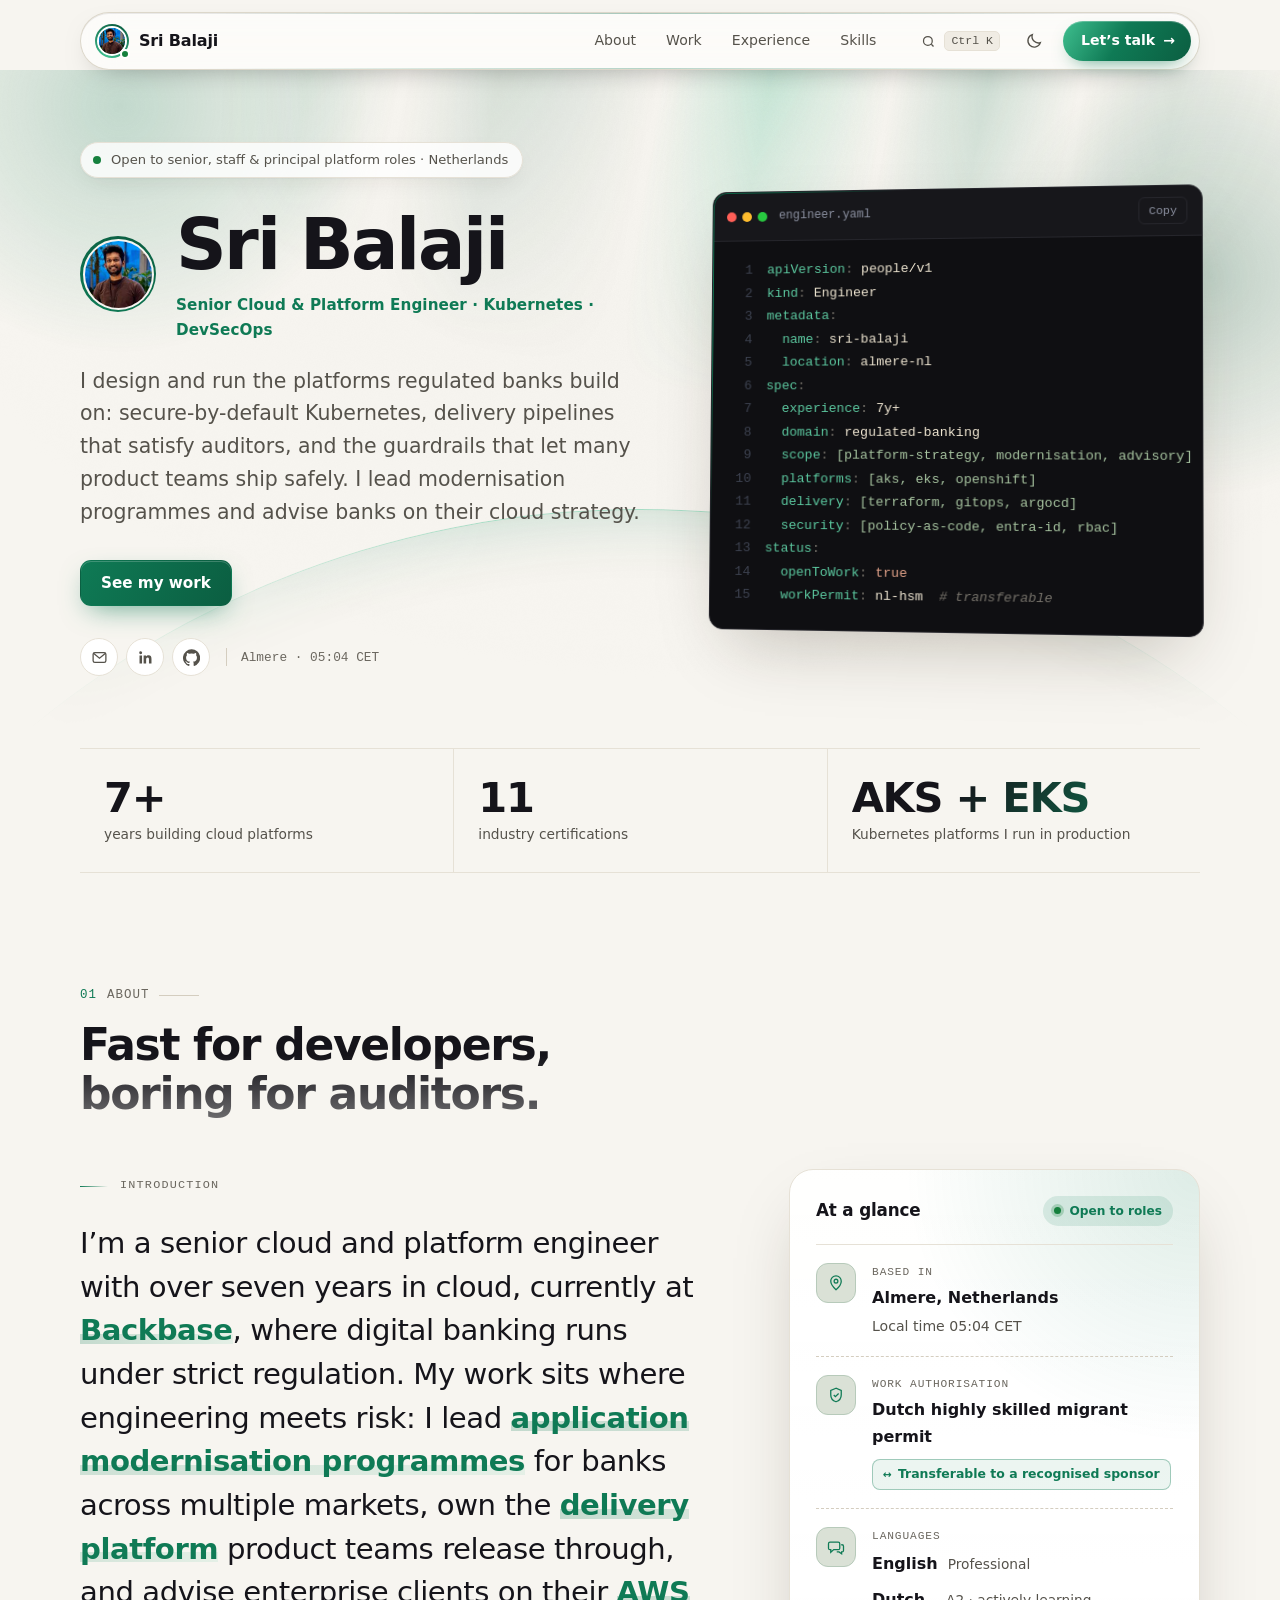
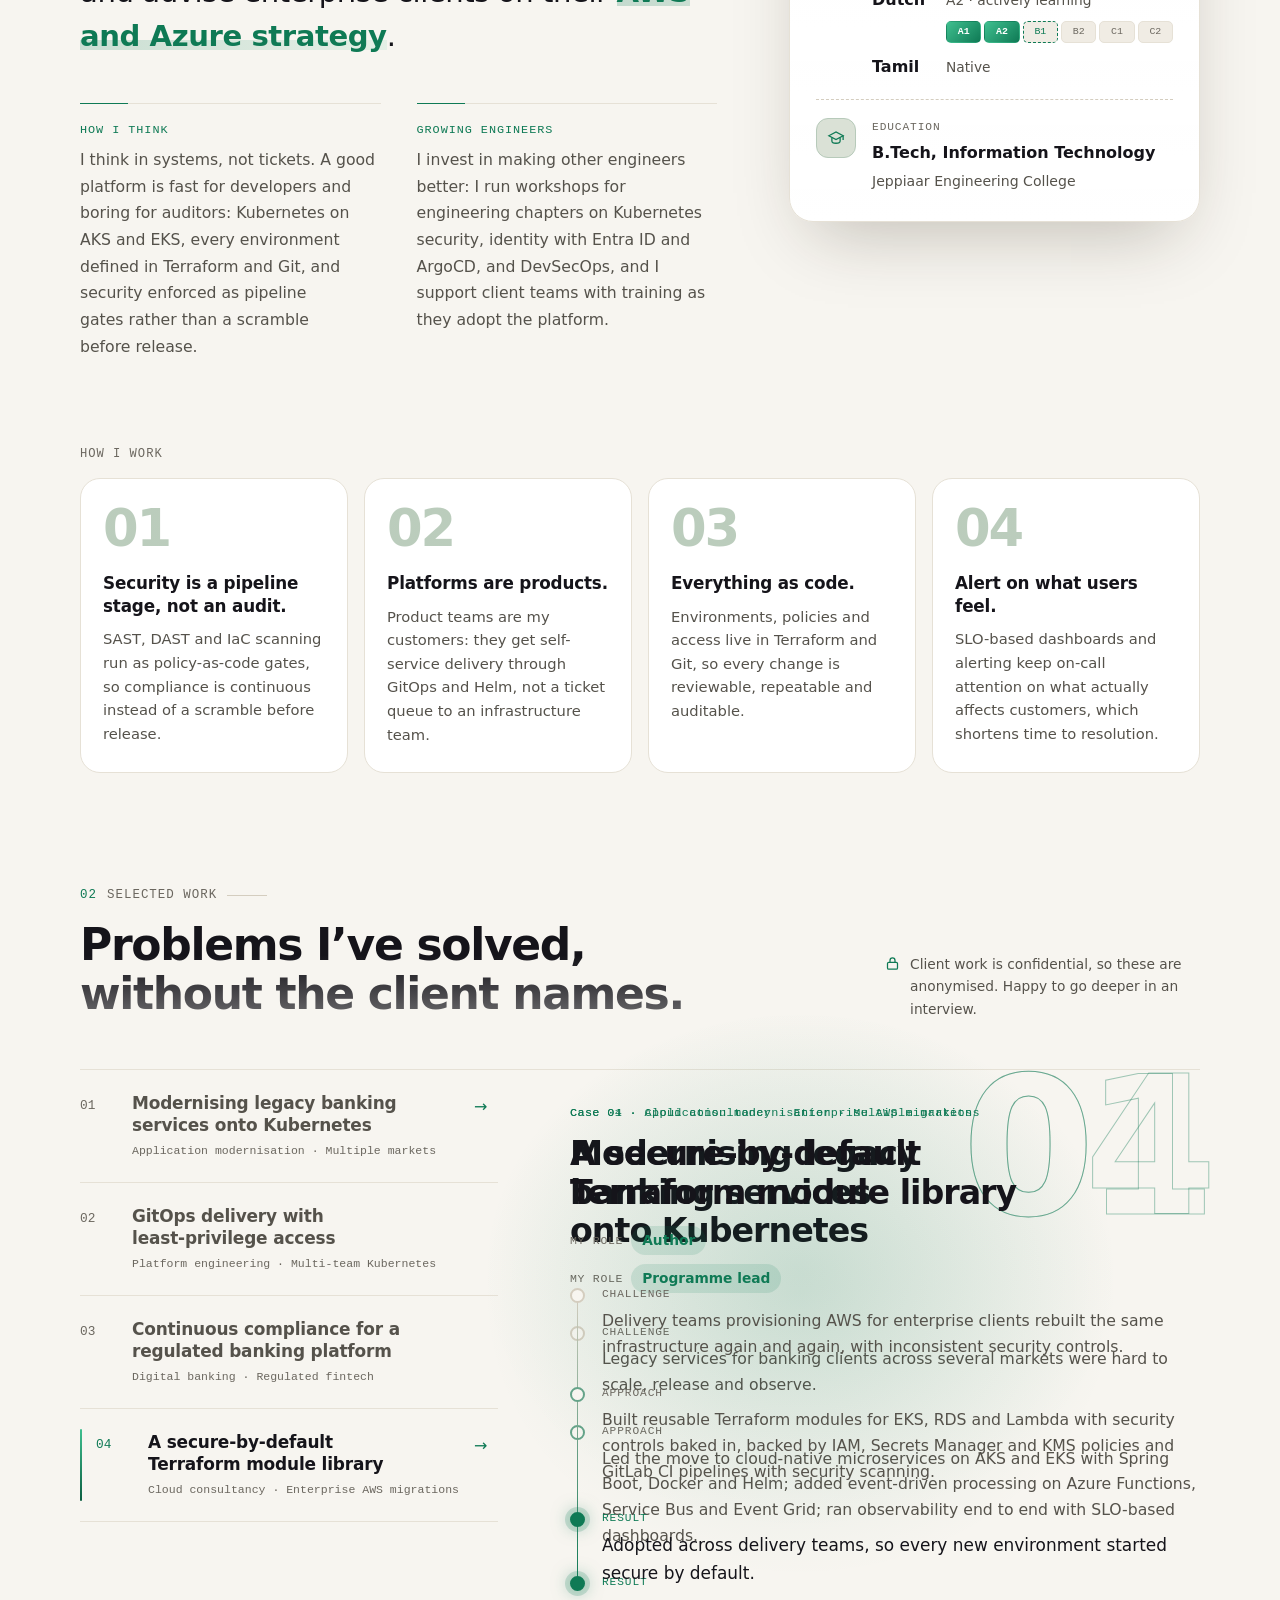
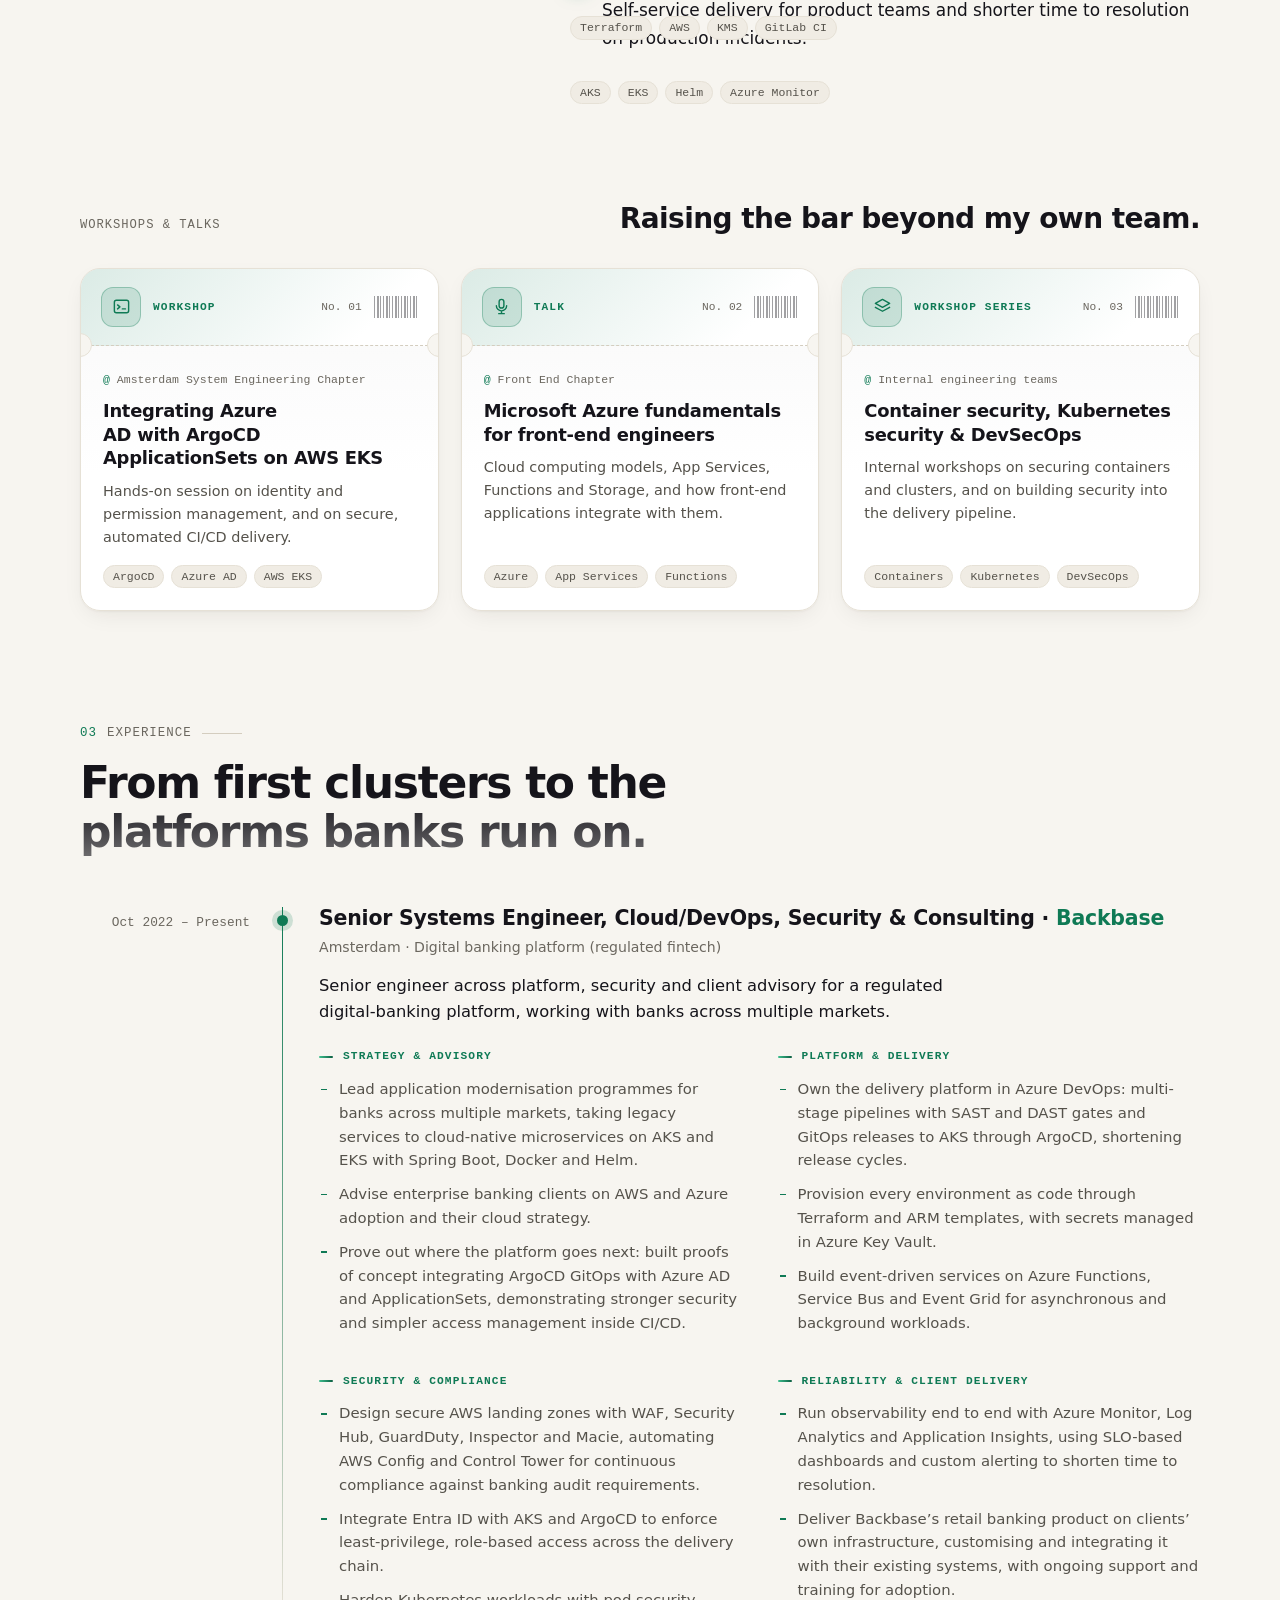
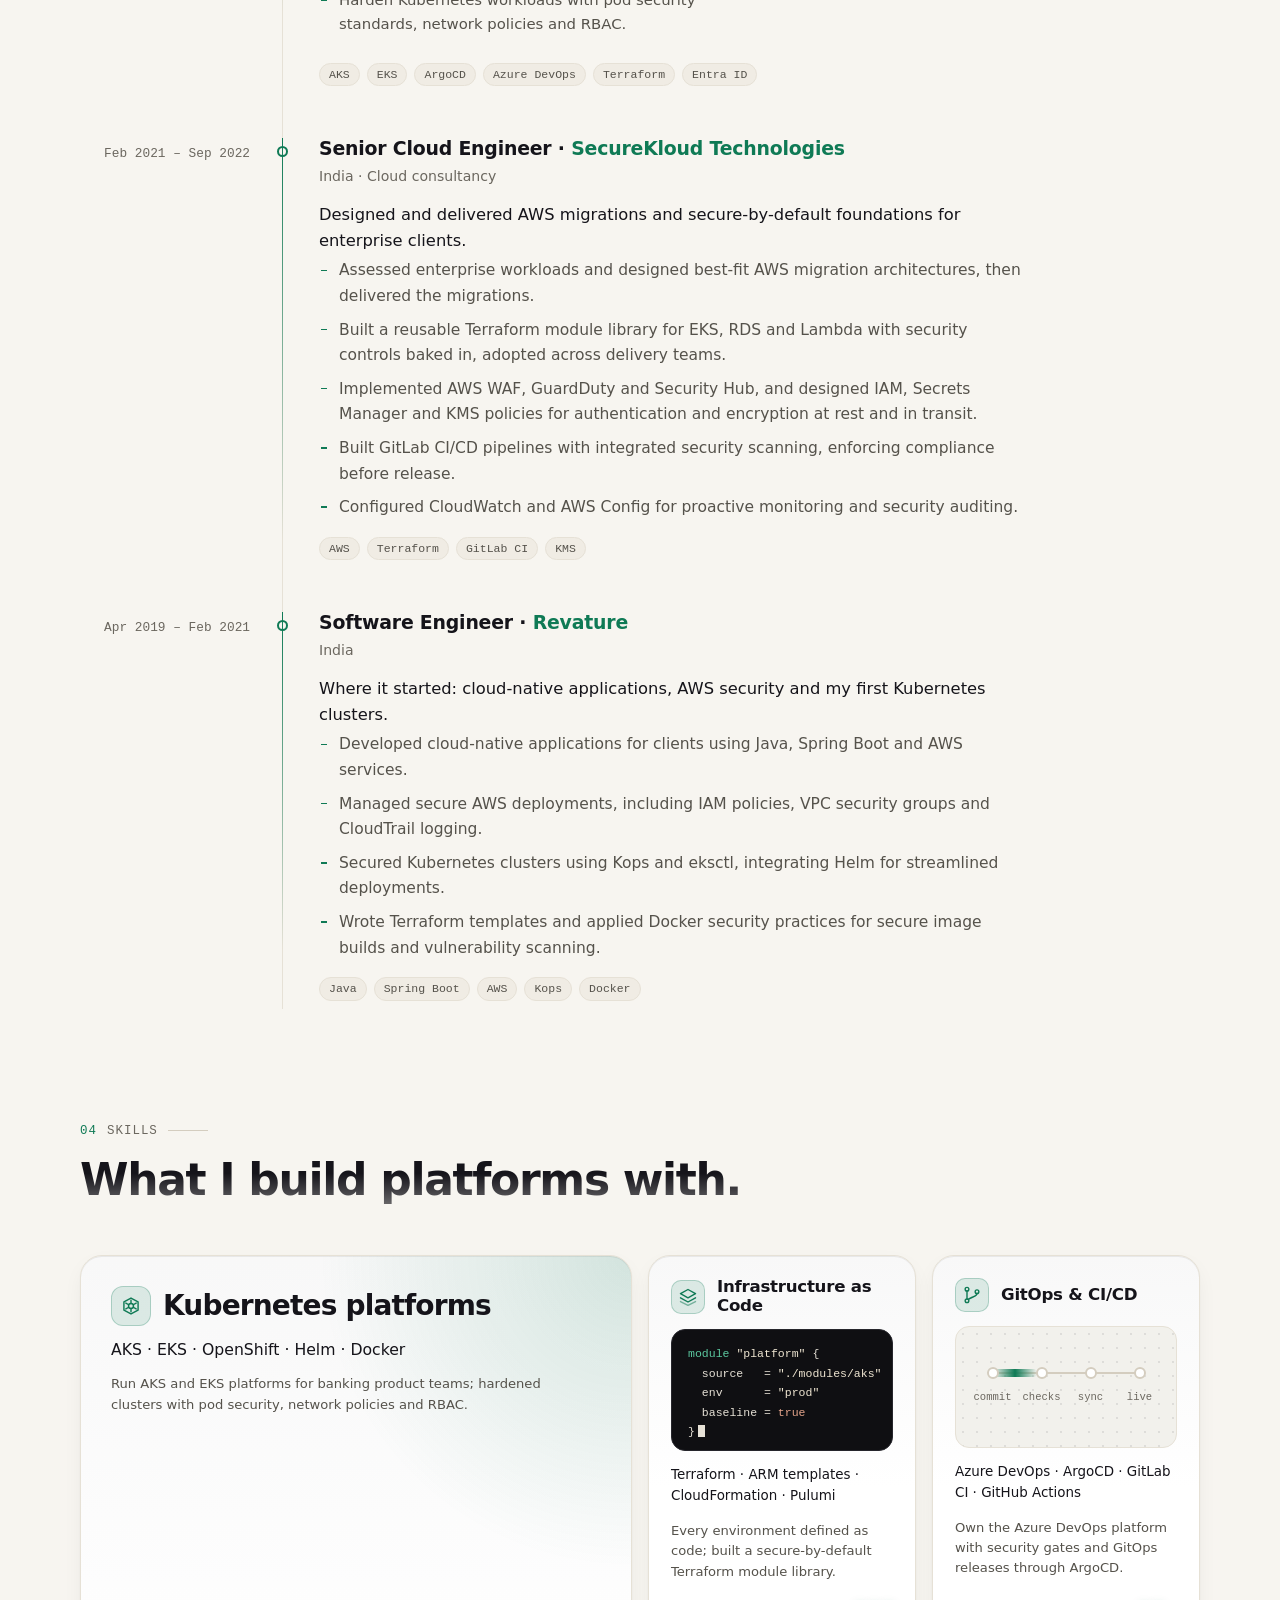
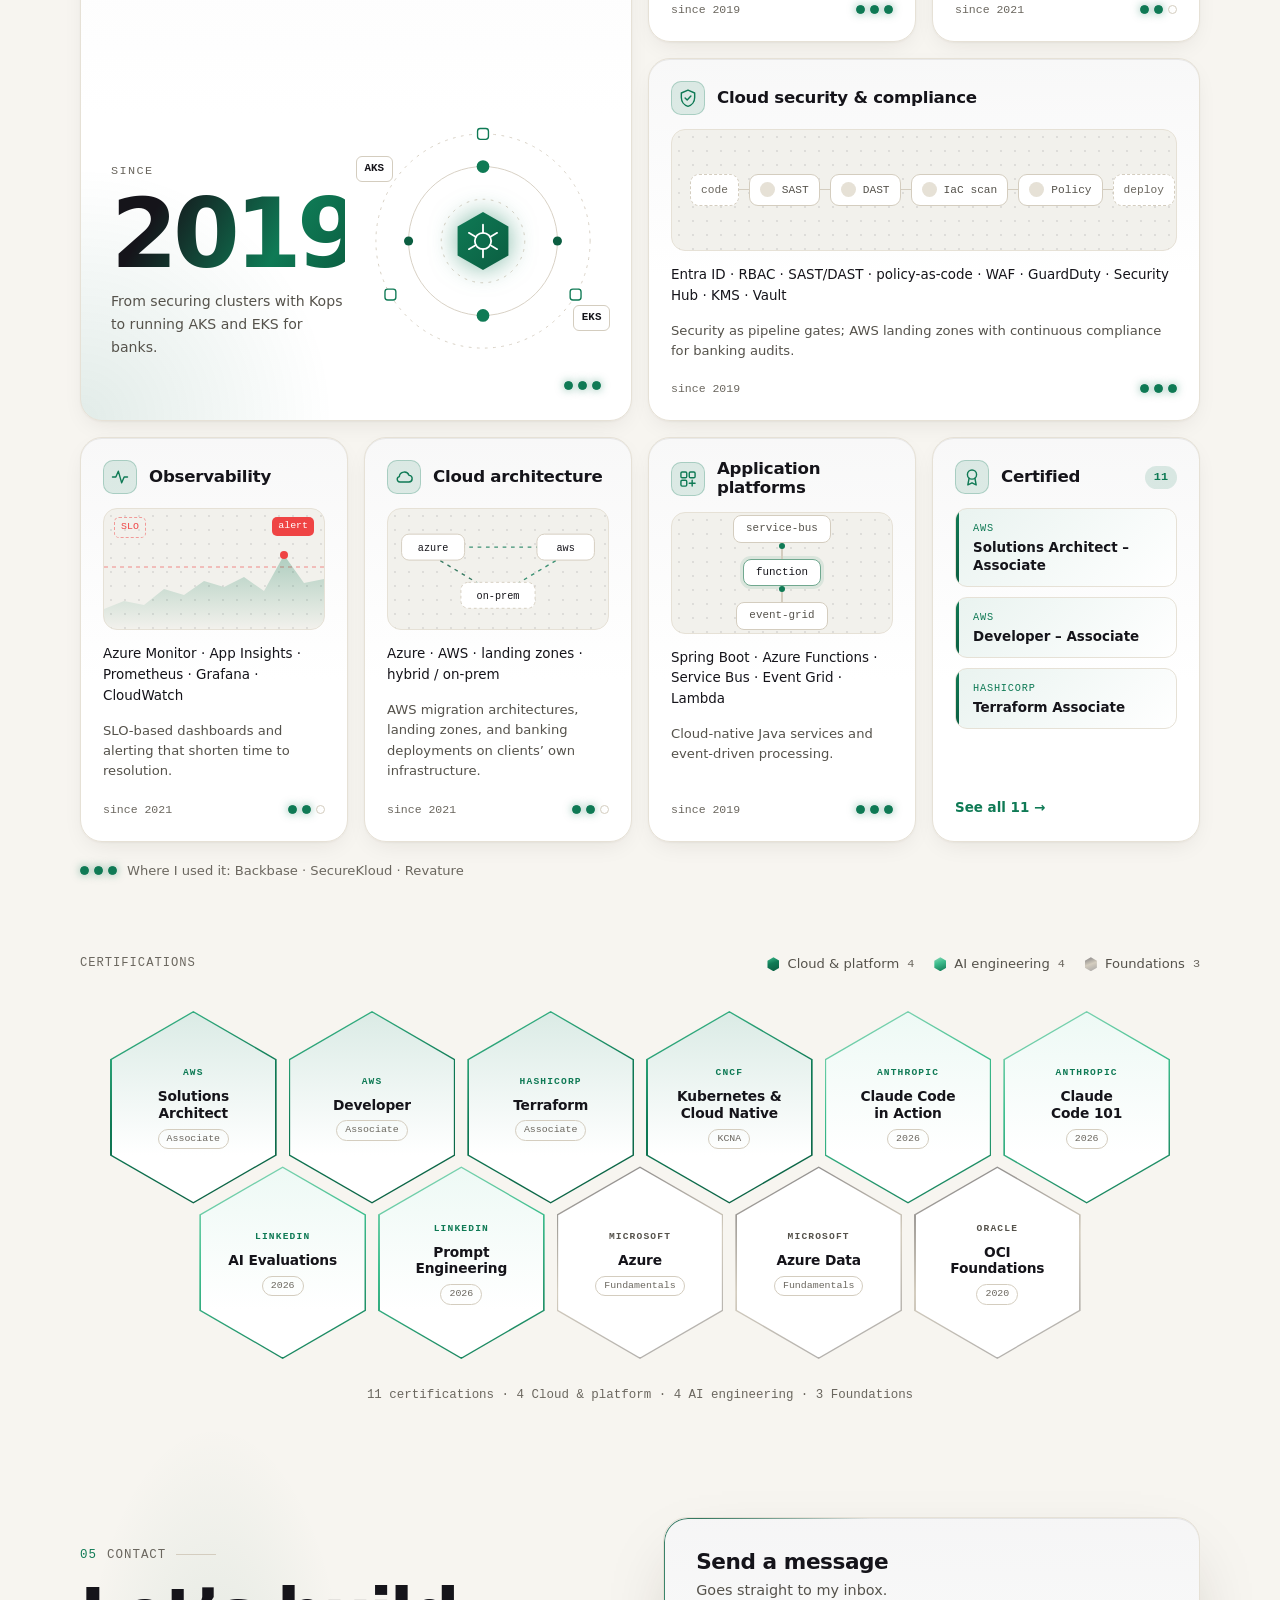
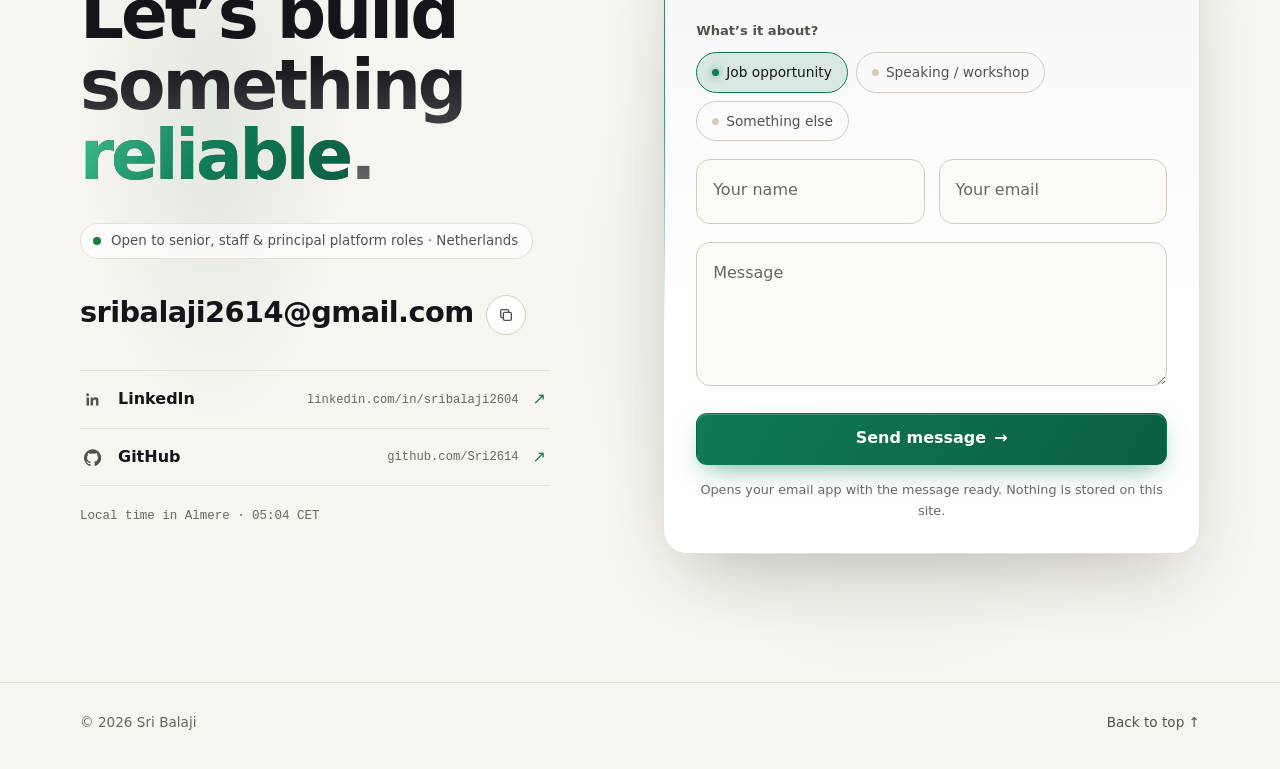
==== commit b6b10aed: "Emerald palette, premium About, smoother scrolling - Emerald accent (light + dark) replaces champagn" ====
--- a/index.html
+++ b/index.html
@@ -6,8 +6,8 @@
   <title>Sri Balaji · Senior Cloud & Platform Engineer</title>
   <meta name="description" content="Sri Balaji is a senior cloud and platform engineer in Almere, Netherlands: Kubernetes on AKS and EKS, Terraform, GitOps and DevSecOps for regulated digital banking.">
   <meta name="author" content="Sri Balaji">
-  <meta name="theme-color" content="#fafaf9" media="(prefers-color-scheme: light)">
-  <meta name="theme-color" content="#09090b" media="(prefers-color-scheme: dark)">
+  <meta name="theme-color" content="#f7f5f0" media="(prefers-color-scheme: light)">
+  <meta name="theme-color" content="#0b0c0e" media="(prefers-color-scheme: dark)">
   <meta name="color-scheme" content="light dark">
 
   <meta property="og:type" content="profile">
@@ -21,7 +21,7 @@
   <meta property="og:image:alt" content="Sri Balaji, Senior Cloud and Platform Engineer, Almere NL">
   <meta name="twitter:card" content="summary_large_image">
 
-  <link rel="icon" href="data:image/svg+xml,%3Csvg xmlns='http://www.w3.org/2000/svg' viewBox='0 0 64 64'%3E%3Cdefs%3E%3ClinearGradient id='g' x1='0' y1='0' x2='1' y2='1'%3E%3Cstop offset='0' stop-color='%232563eb'/%3E%3Cstop offset='1' stop-color='%237c3aed'/%3E%3C/linearGradient%3E%3C/defs%3E%3Crect width='64' height='64' rx='16' fill='url(%23g)'/%3E%3Ctext x='32' y='42' font-family='system-ui,sans-serif' font-size='28' font-weight='700' fill='white' text-anchor='middle'%3ESB%3C/text%3E%3C/svg%3E">
+  <link rel="icon" href="data:image/svg+xml,%3Csvg xmlns='http://www.w3.org/2000/svg' viewBox='0 0 64 64'%3E%3Cdefs%3E%3ClinearGradient id='g' x1='0' y1='0' x2='1' y2='1'%3E%3Cstop offset='0' stop-color='%2393e2c3'/%3E%3Cstop offset='1' stop-color='%230f7a55'/%3E%3C/linearGradient%3E%3C/defs%3E%3Crect width='64' height='64' rx='16' fill='url(%23g)'/%3E%3Ctext x='32' y='42' font-family='system-ui,sans-serif' font-size='28' font-weight='700' fill='%2304130d' text-anchor='middle'%3ESB%3C/text%3E%3C/svg%3E">
 
   <script type="application/ld+json">
   {
@@ -33,12 +33,12 @@
     "address": { "@type": "PostalAddress", "addressLocality": "Almere", "addressCountry": "NL" },
     "email": "mailto:sribalaji2614@gmail.com",
     "url": "https://sri2614.github.io/sribalaji-portfolio/",
-    "sameAs": ["https://linkedin.com/in/sribalaji2604", "https://github.com/Sri2614", "https://thesimplifiedtech.com"],
+    "sameAs": ["https://linkedin.com/in/sribalaji2604", "https://github.com/Sri2614"],
     "knowsAbout": ["Kubernetes", "Platform Engineering", "DevSecOps", "GitOps", "Terraform", "Microsoft Azure", "AWS"]
   }
   </script>
 
-  <link rel="stylesheet" href="styles.css?v=15">
+  <link rel="stylesheet" href="styles.css?v=40">
   <script>
     // Set the theme before first paint: saved choice, else follow the OS.
     (function () {
@@ -57,13 +57,12 @@
 
   <header class="nav" id="nav">
     <div class="wrap nav-inner">
-      <a href="#top" class="brand"><span class="brand-dot" aria-hidden="true"></span><span id="brand"></span></a>
+      <a href="#top" class="brand"><span class="brand-avatar" aria-hidden="true"><img src="photo.jpg" alt="" width="28" height="28" decoding="async"></span><span id="brand"></span></a>
       <nav aria-label="Primary" class="nav-links" id="primary-nav">
         <a href="#about" data-nav="about">About</a>
         <a href="#work" data-nav="work">Work</a>
         <a href="#experience" data-nav="experience">Experience</a>
         <a href="#skills" data-nav="skills">Skills</a>
-        <a href="#contact" data-nav="contact">Contact</a>
         <span class="nav-indicator" id="nav-indicator" aria-hidden="true"></span>
       </nav>
       <div class="nav-actions">
@@ -75,6 +74,7 @@
           <svg class="i-sun" viewBox="0 0 24 24" width="18" height="18" fill="none" stroke="currentColor" stroke-width="1.8" aria-hidden="true"><circle cx="12" cy="12" r="4.2"/><path d="M12 2.5v2.2M12 19.3v2.2M4.6 4.6l1.6 1.6M17.8 17.8l1.6 1.6M2.5 12h2.2M19.3 12h2.2M4.6 19.4l1.6-1.6M17.8 6.2l1.6-1.6"/></svg>
           <svg class="i-moon" viewBox="0 0 24 24" width="18" height="18" fill="none" stroke="currentColor" stroke-width="1.8" aria-hidden="true"><path d="M20.5 14.2A8.5 8.5 0 0 1 9.8 3.5a8.5 8.5 0 1 0 10.7 10.7Z"/></svg>
         </button>
+        <a class="nav-cta" href="#contact">Let’s talk<span aria-hidden="true">→</span></a>
         <button class="icon-btn menu-btn" id="menu-btn" type="button" aria-label="Open menu" aria-expanded="false" aria-controls="mobile-menu">
           <span class="burger" aria-hidden="true"><span></span><span></span></span>
         </button>
@@ -98,7 +98,9 @@
       <div class="hero-bg" aria-hidden="true">
         <div class="blob blob-a"></div>
         <div class="blob blob-b"></div>
-        <div class="grid-overlay"></div>
+        <div class="aurora"></div>
+        <div class="horizon"></div>
+        <div class="grain"></div>
       </div>
       <div class="wrap hero-grid">
         <div class="hero-copy">
@@ -144,14 +146,20 @@
         <h2>Fast for developers, boring for auditors.</h2>
       </header>
       <div class="about-grid">
-        <div>
-          <div id="about-text" class="prose"></div>
-          <aside class="dutch" id="dutch" lang="nl" hidden>
-            <p class="dutch-title"><span class="flag" aria-hidden="true"></span><span id="dutch-title"></span></p>
-            <p id="dutch-text"></p>
-          </aside>
-        </div>
-        <dl id="facts" class="facts"></dl>
+        <div class="about-main">
+          <div class="about-bar">
+            <span class="about-kicker">Introduction</span>
+          </div>
+          <p class="lede" id="about-lede" lang="en"></p>
+          <div class="about-notes" id="about-notes"></div>
+        </div>
+        <aside class="glance spot" aria-labelledby="glance-title">
+          <div class="glance-head">
+            <h3 class="glance-title" id="glance-title">At a glance</h3>
+            <span class="glance-open"><i aria-hidden="true"></i>Open to roles</span>
+          </div>
+          <dl id="facts" class="glance-list"></dl>
+        </aside>
       </div>
       <div class="principles-wrap">
         <h3 class="sub-label">How I work</h3>
@@ -171,18 +179,14 @@
           Client work is confidential, so these are anonymised. Happy to go deeper in an interview.
         </p>
       </header>
-      <div id="case-list" class="cases"></div>
-
-      <div class="public">
-        <div class="public-head">
-          <h3 class="sub-label">Public work you can open today</h3>
-          <p class="muted">TheSimplifiedTech, the learning platform I founded and build.</p>
-        </div>
-        <div id="public-list" class="public-list"></div>
-        <div class="workshops">
+      <div class="showcase" id="showcase"></div>
+
+      <div class="workshops">
+        <div class="workshops-head">
           <h3 class="sub-label">Workshops &amp; talks</h3>
-          <ul id="workshop-list" class="workshop-list"></ul>
-        </div>
+          <p class="workshops-lead">Raising the bar beyond my own team.</p>
+        </div>
+        <ul id="workshop-list" class="passes"></ul>
       </div>
 
       <div class="quotes" id="quotes" hidden>
@@ -195,7 +199,7 @@
     <section class="wrap section" id="experience">
       <header class="section-head">
         <p class="label"><span class="idx">03</span> Experience</p>
-        <h2>Seven years across banking, consulting and engineering.</h2>
+        <h2>From first clusters to the platforms banks run on.</h2>
       </header>
       <ol id="timeline" class="timeline"></ol>
     </section>
@@ -208,40 +212,62 @@
       </header>
       <div class="bento" id="bento"></div>
       <p class="bento-key" id="bento-key"></p>
+      <div class="certs-wall" id="certs">
+        <div class="certs-head">
+          <h3 class="sub-label">Certifications</h3>
+          <ul class="cert-legend" id="cert-legend"></ul>
+        </div>
+        <ul class="hive" id="hive" aria-label="Certifications"></ul>
+        <p class="hive-caption" id="hive-caption" aria-hidden="true"></p>
+      </div>
     </section>
 
     <!-- Contact -->
-    <section class="wrap section" id="contact">
-      <div class="contact-card">
+    <section class="wrap section contact" id="contact">
+      <div class="contact-bg" aria-hidden="true"></div>
+      <div class="contact-grid">
         <div class="contact-copy">
           <p class="label"><span class="idx">05</span> Contact</p>
-          <h2>Let’s build something reliable.</h2>
-          <p class="muted">Hiring for a platform, cloud or DevSecOps role in the Netherlands? Send a message or reach out directly.</p>
-          <div class="contact-actions">
-            <button class="btn primary" type="button" id="copy-email">
+          <h2 class="contact-title">Let’s build something <em>reliable</em>.</h2>
+          <p class="contact-status"><span class="pulse" aria-hidden="true"></span><span id="contact-availability"></span></p>
+          <div class="contact-email-row">
+            <a class="contact-email" id="contact-email"></a>
+            <button class="copy-btn" id="copy-email" type="button" aria-label="Copy email address">
               <svg viewBox="0 0 24 24" width="16" height="16" fill="none" stroke="currentColor" stroke-width="2" aria-hidden="true"><rect x="8" y="8" width="12" height="12" rx="2"/><path d="M16 8V6a2 2 0 0 0-2-2H6a2 2 0 0 0-2 2v8a2 2 0 0 0 2 2h2"/></svg>
-              Copy email
             </button>
-            <a class="btn" id="linkedin-btn" target="_blank" rel="noopener noreferrer">LinkedIn ↗</a>
-          </div>
-          <a class="contact-email" id="contact-email"></a>
-        </div>
-        <form id="contact-form" class="form" novalidate>
-          <div class="field">
-            <label for="f-name">Name</label>
-            <input id="f-name" name="name" required autocomplete="name" placeholder="Jane de Vries">
-          </div>
-          <div class="field">
-            <label for="f-email">Email</label>
-            <input id="f-email" name="email" type="email" required autocomplete="email" placeholder="jane@company.nl">
-          </div>
-          <div class="field">
+          </div>
+          <ul class="channels" id="contact-channels"></ul>
+          <p class="contact-local" id="contact-local"></p>
+        </div>
+
+        <form id="contact-form" class="contact-form" novalidate>
+          <div class="cf-head">
+            <h3>Send a message</h3>
+            <p>Goes straight to my inbox.</p>
+          </div>
+          <fieldset class="cf-topics">
+            <legend>What’s it about?</legend>
+            <label><input type="radio" name="topic" value="Job opportunity" checked><span>Job opportunity</span></label>
+            <label><input type="radio" name="topic" value="Speaking / workshop"><span>Speaking / workshop</span></label>
+            <label><input type="radio" name="topic" value="Something else"><span>Something else</span></label>
+          </fieldset>
+          <div class="cf-row">
+            <div class="cf-field">
+              <input id="f-name" name="name" required autocomplete="name" placeholder=" ">
+              <label for="f-name">Your name</label>
+            </div>
+            <div class="cf-field">
+              <input id="f-email" name="email" type="email" required autocomplete="email" placeholder=" ">
+              <label for="f-email">Your email</label>
+            </div>
+          </div>
+          <div class="cf-field">
+            <textarea id="f-msg" name="message" rows="4" required placeholder=" "></textarea>
             <label for="f-msg">Message</label>
-            <textarea id="f-msg" name="message" rows="4" required placeholder="What are you working on?"></textarea>
           </div>
           <p class="form-error" id="form-error" role="alert" hidden></p>
-          <button class="btn primary" type="submit">Send message →</button>
-          <p class="form-note">Opens your email app. Nothing is stored on this site.</p>
+          <button class="btn primary cf-send" type="submit">Send message <span aria-hidden="true">→</span></button>
+          <p class="cf-note" id="compose-out" role="status" aria-live="polite">Opens your email app with the message ready. Nothing is stored on this site.</p>
         </form>
       </div>
     </section>
@@ -250,7 +276,6 @@
   <footer class="footer">
     <div class="wrap footer-inner">
       <span id="footer-text"></span>
-      <span class="footer-privacy">No cookies · No trackers · No third-party requests</span>
       <a href="#top" class="to-top">Back to top ↑</a>
     </div>
   </footer>
@@ -279,7 +304,7 @@
     </div>
   </noscript>
 
-  <script src="content.js?v=15"></script>
-  <script src="app.js?v=15"></script>
+  <script src="content.js?v=40"></script>
+  <script src="app.js?v=40"></script>
 </body>
 </html>
--- a/styles.css
+++ b/styles.css
@@ -1,68 +1,78 @@
 /* =========================================================
    Theme tokens. System fonts only: zero third-party requests.
    ========================================================= */
+/* Light: porcelain, ink and emerald. */
+:root { --hex: polygon(50% 0, 100% 25%, 100% 75%, 50% 100%, 0 75%, 0 25%); }
 :root,
 [data-theme="light"] {
-  --bg: #fafaf9;
+  --bg: #f7f5f0;
   --surface: #ffffff;
-  --surface-2: #f4f4f2;
-  --text: #17171a;
-  --muted: #5f5f68;
-  --faint: #6b6b74;
-  --border: #e6e5e2;
-  --border-strong: #d6d5d1;
-  --accent: #2563eb;
-  --accent-2: #7c3aed;
+  --surface-2: #f0ece4;
+  --text: #15141a;
+  --muted: #55524b;
+  --faint: #6b675f;
+  --border: #e6e1d6;
+  --border-strong: #d4cdbf;
+  --accent: #0f7a55;
+  --accent-2: #0b5e41;
+  --accent-glow: #3fbf8f;
   --accent-ink: #ffffff;
-  --ok: #16a34a;
+  --ok: #15803d;
   --font: "Inter", ui-sans-serif, system-ui, -apple-system, "Segoe UI", Roboto, "Helvetica Neue", Arial, sans-serif;
   --font-head: var(--font);
   --mono: ui-monospace, "SF Mono", "JetBrains Mono", "Cascadia Code", Menlo, Consolas, monospace;
   --radius: 14px;
   --radius-sm: 9px;
   --border-w: 1px;
-  --shadow: 0 1px 2px rgb(20 20 30 / 0.04), 0 6px 20px -6px rgb(20 20 30 / 0.08);
-  --shadow-lg: 0 24px 60px -20px rgb(20 20 40 / 0.25);
-  --blob-opacity: 0.32;
-  --code-bg: #0e1016;
-  --code-bar: #161922;
-  --code-border: #1f2330;
-  --code-text: #d4d7e1;
-  --tk-key: #8ab4ff;
-  --tk-punc: #6b7280;
-  --tk-val: #f4d58d;
-  --tk-list: #86efac;
-  --tk-bool: #f0a6ca;
-  --tk-comment: #6b7280;
-}
-
+  --shadow: 0 1px 2px rgb(40 30 10 / 0.04), 0 8px 24px -8px rgb(40 30 10 / 0.10);
+  --shadow-lg: 0 30px 70px -24px rgb(40 30 10 / 0.28);
+  --blob-opacity: 0.22;
+  --aurora-opacity: 0.7;
+  --grain-opacity: 0.06;
+  --code-bg: #0f0f12;
+  --code-bar: #17171b;
+  --code-border: #26262c;
+  --code-text: #e6e1d6;
+  --tk-key: #5cc9a0;
+  --tk-punc: #77736b;
+  --tk-val: #efe6d2;
+  --tk-list: #a7c4a0;
+  --tk-bool: #e3a38a;
+  --tk-comment: #77736b;
+}
+
+/* Dark: midnight and emerald. */
 [data-theme="dark"] {
-  --bg: #09090b;
-  --surface: #121215;
-  --surface-2: #17171b;
-  --text: #ededf0;
-  --muted: #a1a1aa;
-  --faint: #8e8e98;
-  --border: #222227;
-  --border-strong: #2e2e35;
-  --accent: #8ab4ff;
-  --accent-2: #c4a1ff;
-  --accent-ink: #0a0f1f;
-  --ok: #4ade80;
-  --shadow: 0 1px 0 rgb(255 255 255 / 0.03) inset, 0 8px 30px -10px rgb(0 0 0 / 0.6);
-  --shadow-lg: 0 30px 80px -20px rgb(0 0 0 / 0.8);
-  --blob-opacity: 0.22;
-  --code-bg: #0c0d11;
-  --code-bar: #121319;
-  --code-border: #23252e;
-}
+  --bg: #0b0c0e;
+  --surface: #131418;
+  --surface-2: #181a1f;
+  --text: #eeeae2;
+  --muted: #aba69c;
+  --faint: #918c82;
+  --border: #25262b;
+  --border-strong: #33343b;
+  --accent: #5cc9a0;
+  --accent-2: #2f9c74;
+  --accent-glow: #93e2c3;
+  --accent-ink: #04130d;
+  --ok: #6fcf97;
+  --shadow: 0 1px 0 rgb(255 255 255 / 0.03) inset, 0 10px 34px -12px rgb(0 0 0 / 0.7);
+  --shadow-lg: 0 34px 90px -24px rgb(0 0 0 / 0.85);
+  --blob-opacity: 0.16;
+  --aurora-opacity: 0.8;
+  --grain-opacity: 0.09;
+  --code-bg: #0c0d10;
+  --code-bar: #121317;
+  --code-border: #25262c;
+}
+
 
 /* =========================================================
    Base
    ========================================================= */
 *, *::before, *::after { box-sizing: border-box; }
 [hidden] { display: none !important; }
-html { scroll-behavior: smooth; scroll-padding-top: 80px; -webkit-text-size-adjust: 100%; }
+html { scroll-behavior: smooth; scroll-padding-top: 96px; -webkit-text-size-adjust: 100%; overflow-x: clip; }
 body {
   margin: 0;
   background: var(--bg);
@@ -73,13 +83,9 @@
   -webkit-font-smoothing: antialiased;
   text-rendering: optimizeLegibility;
   overflow-x: hidden;
+  overflow-x: clip;
   transition: background-color 0.3s, color 0.3s;
 }
-body::after {
-  content: ""; position: fixed; inset: 0; z-index: 90; pointer-events: none; opacity: 0.035;
-  background-image: url("data:image/svg+xml,%3Csvg xmlns='http://www.w3.org/2000/svg' width='160' height='160'%3E%3Cfilter id='n'%3E%3CfeTurbulence type='fractalNoise' baseFrequency='.9' numOctaves='3' stitchTiles='stitch'/%3E%3C/filter%3E%3Crect width='100%25' height='100%25' filter='url(%23n)'/%3E%3C/svg%3E");
-}
-[data-theme="dark"] body::after { opacity: 0.06; }
 ::selection { background: color-mix(in srgb, var(--accent) 28%, transparent); }
 a { color: inherit; }
 img { max-width: 100%; display: block; }
@@ -110,47 +116,92 @@
 }
 
 /* =========================================================
-   Nav
+   Nav: floating glass pill
    ========================================================= */
-.nav {
-  position: sticky; top: 0; z-index: 60;
-  background: color-mix(in srgb, var(--bg) 72%, transparent);
-  -webkit-backdrop-filter: blur(16px) saturate(1.4);
-  backdrop-filter: blur(16px) saturate(1.4);
-  border-bottom: var(--border-w) solid transparent;
-  transition: border-color 0.25s, background-color 0.25s;
-}
-.nav.scrolled, .menu-open .nav { border-bottom-color: var(--border); }
-.nav-inner { display: flex; align-items: center; gap: 28px; height: 64px; }
+.nav { position: sticky; top: 0; z-index: 60; padding-top: 12px; pointer-events: none; }
+.nav-inner {
+  position: relative; pointer-events: auto;
+  display: flex; align-items: center; gap: 18px; height: 58px; padding: 0 8px 0 10px;
+  border-radius: 999px;
+  background: color-mix(in srgb, var(--surface) 62%, transparent);
+  -webkit-backdrop-filter: blur(18px) saturate(1.5);
+  backdrop-filter: blur(18px) saturate(1.5);
+  border: 1px solid color-mix(in srgb, var(--border-strong) 80%, transparent);
+  box-shadow: inset 0 1px 0 color-mix(in srgb, var(--text) 8%, transparent), 0 10px 30px -18px rgb(0 0 0 / 0.5);
+  transition: width 0.45s cubic-bezier(.2,.8,.2,1), background-color 0.3s, box-shadow 0.3s, border-color 0.3s;
+}
+/* Soft gold edge along the top of the pill */
+.nav-inner::before {
+  content: ""; position: absolute; inset: 0; border-radius: inherit; padding: 1px; pointer-events: none;
+  background: linear-gradient(90deg, transparent 10%, color-mix(in srgb, var(--accent) 55%, transparent) 50%, transparent 90%);
+  -webkit-mask: linear-gradient(#000 0 0) content-box, linear-gradient(#000 0 0);
+  -webkit-mask-composite: xor; mask-composite: exclude;
+  opacity: 0.55;
+}
+.nav.scrolled .nav-inner {
+  width: min(1000px, 100% - 64px);
+  background: color-mix(in srgb, var(--surface) 82%, transparent);
+  box-shadow: inset 0 1px 0 color-mix(in srgb, var(--text) 8%, transparent), 0 18px 40px -16px rgb(0 0 0 / 0.55);
+}
+
 .brand {
-  display: inline-flex; align-items: center; gap: 10px;
-  font-family: var(--font-head); font-weight: 700; letter-spacing: -0.01em;
-  text-decoration: none; margin-right: auto; white-space: nowrap;
-}
-.brand-dot {
-  width: 10px; height: 10px; border-radius: 3px;
-  background: linear-gradient(135deg, var(--accent), var(--accent-2));
-  box-shadow: 0 0 12px color-mix(in srgb, var(--accent) 60%, transparent);
-}
-.nav-links { position: relative; display: flex; gap: 26px; font-size: 0.9rem; }
-.nav-links a { text-decoration: none; color: var(--muted); padding: 6px 0; transition: color 0.15s; }
-.nav-links a:hover, .nav-links a.active { color: var(--text); }
+  display: inline-flex; align-items: center; gap: 10px; margin-right: auto; padding: 4px 10px 4px 4px; border-radius: 999px;
+  font-family: var(--font-head); font-weight: 650; letter-spacing: -0.01em; text-decoration: none; white-space: nowrap;
+  transition: background-color 0.2s;
+}
+.brand:hover { background: color-mix(in srgb, var(--text) 5%, transparent); }
+.brand-avatar {
+  position: relative; flex: none; width: 34px; height: 34px; border-radius: 50%; padding: 2px;
+  background: conic-gradient(from 200deg, var(--accent-glow), var(--accent-2), var(--accent-glow));
+}
+.brand-avatar img { width: 100%; height: 100%; border-radius: 50%; object-fit: cover; object-position: 50% 20%; border: 2px solid var(--surface); }
+.brand-avatar::after {
+  content: ""; position: absolute; right: -1px; bottom: -1px; width: 10px; height: 10px; border-radius: 50%;
+  background: var(--ok); border: 2px solid var(--surface);
+}
+
+.nav-links { position: relative; isolation: isolate; display: flex; gap: 2px; font-size: 0.88rem; }
+.nav-links a {
+  position: relative; text-decoration: none; color: var(--muted); padding: 8px 14px; border-radius: 999px;
+  transition: color 0.2s;
+}
+.nav-links a:hover { color: var(--text); }
+.nav-links a.active { color: var(--text); }
+/* Gold pill that glides behind the active link */
 .nav-indicator {
-  position: absolute; left: 0; bottom: -2px; height: 2px; width: 0; border-radius: 2px;
-  background: linear-gradient(90deg, var(--accent), var(--accent-2));
-  opacity: 0; transition: transform 0.35s cubic-bezier(.2,.8,.2,1), width 0.35s cubic-bezier(.2,.8,.2,1), opacity 0.2s;
-}
-.nav-actions { display: flex; align-items: center; gap: 8px; }
+  position: absolute; z-index: -1; left: 0; top: 50%; height: 34px; width: 0; margin-top: -17px; border-radius: 999px;
+  background: color-mix(in srgb, var(--accent) 14%, transparent);
+  border: 1px solid color-mix(in srgb, var(--accent) 32%, transparent);
+  box-shadow: 0 0 18px -4px color-mix(in srgb, var(--accent) 45%, transparent);
+  opacity: 0; transition: transform 0.45s cubic-bezier(.2,.8,.2,1), width 0.45s cubic-bezier(.2,.8,.2,1), opacity 0.25s;
+}
+.nav-actions { display: flex; align-items: center; gap: 6px; }
 
 .icon-btn, .kbd-btn {
   display: inline-grid; place-items: center; height: 38px; min-width: 38px;
-  border-radius: 10px; border: var(--border-w) solid var(--border);
-  background: var(--surface); color: var(--muted); cursor: pointer; text-decoration: none;
+  border-radius: 999px; border: 1px solid transparent;
+  background: transparent; color: var(--muted); cursor: pointer; text-decoration: none;
   transition: color 0.15s, border-color 0.15s, transform 0.15s, background-color 0.15s;
 }
-.icon-btn:hover, .kbd-btn:hover { color: var(--text); border-color: var(--border-strong); }
-.kbd-btn { display: inline-flex; align-items: center; gap: 8px; padding: 0 8px 0 11px; }
-.kbd-btn kbd { border: 0; background: var(--surface-2); }
+.icon-btn:hover, .kbd-btn:hover { color: var(--text); background: color-mix(in srgb, var(--text) 6%, transparent); border-color: var(--border); }
+.hero-socials .icon-btn { border-color: var(--border); background: var(--surface); }
+.kbd-btn { display: inline-flex; align-items: center; gap: 8px; padding: 0 8px 0 12px; }
+.kbd-btn kbd { border: 1px solid var(--border); background: var(--surface-2); }
+
+.nav-cta {
+  display: inline-flex; align-items: center; gap: 8px; height: 40px; padding: 0 16px 0 18px; margin-left: 4px;
+  border-radius: 999px; text-decoration: none; font-weight: 600; font-size: 0.88rem; white-space: nowrap;
+  color: var(--accent-ink);
+  background: linear-gradient(120deg, var(--accent-glow), var(--accent) 45%, var(--accent-2));
+  box-shadow: inset 0 1px 0 rgb(255 255 255 / 0.25), 0 8px 20px -10px color-mix(in srgb, var(--accent) 80%, transparent);
+  transition: transform 0.2s, box-shadow 0.2s;
+}
+.nav-cta span { transition: transform 0.2s; }
+.nav-cta:hover { transform: translateY(-1px); box-shadow: inset 0 1px 0 rgb(255 255 255 / 0.25), 0 12px 26px -10px color-mix(in srgb, var(--accent) 90%, transparent); }
+.nav-cta:hover span { transform: translateX(3px); }
+.nav-cta.is-current {
+  box-shadow: inset 0 1px 0 rgb(255 255 255 / 0.25), 0 0 0 3px color-mix(in srgb, var(--accent) 30%, transparent), 0 10px 28px -8px color-mix(in srgb, var(--accent) 90%, transparent);
+}
 
 .i-sun { display: none; }
 [data-theme="dark"] .i-sun { display: block; }
@@ -167,11 +218,20 @@
 .menu-btn[aria-expanded="true"] .burger span:first-child { top: 4.25px; transform: rotate(45deg); }
 .menu-btn[aria-expanded="true"] .burger span:last-child { top: 4.25px; transform: rotate(-45deg); }
 
-.mobile-menu { border-top: var(--border-w) solid var(--border); background: var(--bg); }
-.mobile-menu nav { display: grid; padding: 8px 0 20px; }
+/* Mobile menu: a floating glass card under the pill */
+.mobile-menu {
+  pointer-events: auto; position: absolute; left: 50%; top: calc(100% + 8px); transform: translateX(-50%);
+  width: min(1120px, 100% - 32px); border-radius: 24px; overflow: hidden;
+  background: color-mix(in srgb, var(--surface) 88%, transparent);
+  -webkit-backdrop-filter: blur(20px) saturate(1.5); backdrop-filter: blur(20px) saturate(1.5);
+  border: 1px solid var(--border-strong); box-shadow: var(--shadow-lg);
+  animation: menuIn 0.28s cubic-bezier(.2,.8,.2,1);
+}
+@keyframes menuIn { from { opacity: 0; transform: translate(-50%, -8px) scale(0.98); } to { opacity: 1; transform: translate(-50%, 0); } }
+.mobile-menu nav { display: grid; padding: 8px 20px 12px; width: auto; }
 .mobile-menu a {
-  text-decoration: none; font-size: 1.35rem; font-weight: 600; font-family: var(--font-head);
-  padding: 12px 0; border-bottom: var(--border-w) solid var(--border);
+  text-decoration: none; font-size: 1.3rem; font-weight: 600; font-family: var(--font-head);
+  padding: 13px 0; border-bottom: var(--border-w) solid var(--border);
 }
 .mobile-menu a:last-child { border-bottom: 0; }
 .mobile-menu .mobile-cv { color: var(--accent); font-size: 1rem; }
@@ -182,21 +242,36 @@
 .hero { position: relative; padding: 72px 0 0; isolation: isolate; overflow: clip; }
 .hero-bg { position: absolute; inset: -64px 0 0; z-index: -1; pointer-events: none; }
 .blob {
-  position: absolute; border-radius: 50%; filter: blur(80px); opacity: var(--blob-opacity);
+  position: absolute; border-radius: 50%; opacity: var(--blob-opacity); will-change: transform;
   animation: float 18s ease-in-out infinite;
 }
 .blob-a { width: 520px; height: 520px; top: -160px; left: -140px; background: radial-gradient(circle, var(--accent), transparent 68%); }
 .blob-b { width: 460px; height: 460px; top: 40px; right: -160px; background: radial-gradient(circle, var(--accent-2), transparent 68%); animation-delay: -9s; }
 @keyframes float { 0%, 100% { transform: translate(0, 0) scale(1); } 50% { transform: translate(24px, 28px) scale(1.07); } }
-.grid-overlay {
-  position: absolute; inset: 0;
-  background-image:
-    linear-gradient(var(--border) 1px, transparent 1px),
-    linear-gradient(90deg, var(--border) 1px, transparent 1px);
-  background-size: 56px 56px;
-  -webkit-mask-image: radial-gradient(ellipse 70% 60% at 50% 20%, black 30%, transparent 80%);
-  mask-image: radial-gradient(ellipse 70% 60% at 50% 20%, black 30%, transparent 80%);
-  opacity: 0.55;
+.aurora {
+  position: absolute; top: -30%; left: -50%; width: 200%; height: 105%; opacity: var(--aurora-opacity);
+  background-image: repeating-linear-gradient(100deg,
+    transparent 0%, color-mix(in srgb, var(--accent-glow) 38%, transparent) 4%, transparent 8.5%,
+    color-mix(in srgb, var(--accent) 34%, transparent) 12%, transparent 15.5%, color-mix(in srgb, var(--accent-2) 28%, transparent) 19%, transparent 25%);
+  -webkit-mask-image: radial-gradient(ellipse 34% 58% at 55% 30%, black 10%, transparent 72%);
+  mask-image: radial-gradient(ellipse 34% 58% at 55% 30%, black 10%, transparent 72%);
+  will-change: transform;
+  animation: aurora 26s ease-in-out infinite alternate;
+}
+@keyframes aurora { from { transform: translateX(-6%); } to { transform: translateX(6%); } }
+.horizon {
+  position: absolute; left: 50%; top: 58%; width: 150%; aspect-ratio: 1; translate: -50% 0; border-radius: 50%;
+  border-top: 1px solid color-mix(in srgb, var(--accent-glow) 55%, transparent);
+  box-shadow: 0 -24px 90px -30px color-mix(in srgb, var(--accent) 55%, transparent), inset 0 30px 80px -40px color-mix(in srgb, var(--accent) 35%, transparent);
+  -webkit-mask-image: linear-gradient(90deg, transparent 18%, black 42%, black 58%, transparent 82%);
+  mask-image: linear-gradient(90deg, transparent 18%, black 42%, black 58%, transparent 82%);
+  opacity: 0.8;
+}
+.grain {
+  position: absolute; inset: 0; opacity: var(--grain-opacity);
+  -webkit-mask-image: radial-gradient(ellipse 80% 70% at 55% 25%, black 20%, transparent 80%);
+  mask-image: radial-gradient(ellipse 80% 70% at 55% 25%, black 20%, transparent 80%);
+  background-image: url("data:image/svg+xml,%3Csvg xmlns='http://www.w3.org/2000/svg' width='160' height='160'%3E%3Cfilter id='n'%3E%3CfeTurbulence type='fractalNoise' baseFrequency='0.9' numOctaves='2' stitchTiles='stitch'/%3E%3CfeColorMatrix values='0 0 0 0 0.5 0 0 0 0 0.5 0 0 0 0 0.5 0 0 0 1 0'/%3E%3C/filter%3E%3Crect width='100%25' height='100%25' filter='url(%23n)'/%3E%3C/svg%3E");
 }
 
 .hero-grid { display: grid; grid-template-columns: minmax(0, 1.15fr) minmax(0, 1fr); gap: 56px; align-items: center; }
@@ -328,7 +403,7 @@
 }
 .idx { color: var(--accent); }
 .label::after { content: ""; flex: 0 0 40px; height: 1px; background: var(--border-strong); }
-.section h2, .contact-card h2 {
+.section h2 {
   font-size: clamp(1.85rem, 4vw, 2.75rem); letter-spacing: -0.03em; max-width: 24ch; text-wrap: balance;
   background: linear-gradient(180deg, var(--text) 35%, color-mix(in srgb, var(--text) 60%, var(--bg)));
   -webkit-background-clip: text; background-clip: text; color: transparent; padding-bottom: 0.06em;
@@ -353,34 +428,95 @@
 .spot:hover::after { opacity: 1; }
 
 /* About */
-.about-grid { display: grid; grid-template-columns: minmax(0, 1.4fr) minmax(0, 1fr); gap: 64px; }
-.prose p { color: var(--muted); font-size: 1.08rem; line-height: 1.75; max-width: 62ch; text-wrap: pretty; }
-.prose p:first-child { color: var(--text); font-size: 1.2rem; line-height: 1.6; }
-.facts { display: grid; align-content: start; border-top: var(--border-w) solid var(--border); }
-.facts div { padding: 16px 0; border-bottom: var(--border-w) solid var(--border); }
-.facts dt { font-family: var(--mono); font-size: 0.72rem; text-transform: uppercase; letter-spacing: 0.08em; color: var(--faint); margin-bottom: 4px; }
-.facts dd { font-weight: 500; font-size: 0.97rem; }
-
-.dutch {
-  margin-top: 28px; padding: 18px 20px; max-width: 62ch;
-  border-radius: var(--radius-sm); background: var(--surface-2); border: var(--border-w) solid var(--border);
-}
-.dutch-title {
-  display: flex; align-items: center; gap: 10px; margin: 0 0 6px;
-  font-family: var(--mono); font-size: 0.72rem; text-transform: uppercase; letter-spacing: 0.08em; color: var(--faint);
-}
-.flag {
-  width: 18px; height: 12px; border-radius: 2px; flex: none; box-shadow: 0 0 0 1px var(--border);
-  background: linear-gradient(#ae1c28 0 33.3%, #fff 33.3% 66.6%, #21468b 66.6%);
-}
-.dutch p:last-child { margin: 0; color: var(--muted); font-size: 0.97rem; line-height: 1.7; }
-
-.principles-wrap { margin-top: 64px; }
-.principles { display: grid; grid-template-columns: repeat(4, minmax(0, 1fr)); gap: 0; border-top: var(--border-w) solid var(--border); }
-.principle { padding: 24px 24px 8px 0; }
-.principle + .principle { padding-left: 24px; border-left: var(--border-w) solid var(--border); }
-.principle-num { display: block; font-family: var(--mono); font-size: 0.74rem; color: var(--accent); margin-bottom: 12px; }
-.principle h4 { font-family: var(--font-head); font-size: 1.02rem; line-height: 1.35; letter-spacing: -0.01em; margin: 0 0 8px; }
+.about-grid { display: grid; grid-template-columns: minmax(0, 1.55fr) minmax(0, 1fr); gap: 72px; align-items: start; }
+.about-bar { margin-bottom: 26px; }
+.about-kicker { display: inline-flex; align-items: center; gap: 12px; font-family: var(--mono); font-size: 0.74rem; letter-spacing: 0.1em; text-transform: uppercase; color: var(--faint); }
+.about-kicker::before { content: ""; width: 28px; height: 1px; background: linear-gradient(90deg, var(--accent), transparent); }
+
+.lede {
+  margin: 0; font-size: clamp(1.35rem, 1.1rem + 0.9vw, 1.85rem); line-height: 1.5; letter-spacing: -0.015em;
+  font-weight: 500; text-wrap: pretty;
+}
+.lede .w { color: color-mix(in srgb, var(--text) 24%, transparent); transition: color 0.35s ease; }
+.lede .w.lit { color: var(--text); }
+.lede .hl { font-weight: 600; background: linear-gradient(90deg, color-mix(in srgb, var(--accent) 22%, transparent), color-mix(in srgb, var(--accent-glow) 10%, transparent)) no-repeat 0 88% / 0% 0.36em; transition: background-size 0.7s cubic-bezier(.2,.8,.2,1); }
+.lede .hl .w.lit { color: var(--accent); }
+.lede .hl.lit { background-size: 100% 0.36em; }
+
+.about-notes { display: grid; grid-template-columns: repeat(2, minmax(0, 1fr)); gap: 36px; margin-top: 44px; }
+.about-notes[hidden] { display: none; }
+.note { position: relative; padding-top: 20px; border-top: 1px solid var(--border); }
+.note::before { content: ""; position: absolute; left: 0; top: -1px; width: 48px; height: 1px; background: var(--accent); }
+.note-k { font-family: var(--mono); font-size: 0.74rem; font-weight: 500; letter-spacing: 0.08em; text-transform: uppercase; color: var(--accent); margin: 0 0 10px; }
+.note p { margin: 0; color: var(--muted); font-size: 0.98rem; line-height: 1.7; text-wrap: pretty; }
+
+.glance {
+  position: relative; isolation: isolate; overflow: hidden; border-radius: 24px; padding: 26px 26px 10px;
+  background:
+    radial-gradient(120% 70% at 100% 0%, color-mix(in srgb, var(--accent) 14%, transparent), transparent 60%),
+    linear-gradient(180deg, color-mix(in srgb, var(--surface) 96%, transparent), var(--surface));
+  border: 1px solid var(--border); box-shadow: var(--shadow-lg);
+}
+.glance::before {
+  content: ""; position: absolute; inset: 0; z-index: -1; border-radius: inherit; padding: 1px; pointer-events: none;
+  background: linear-gradient(160deg, color-mix(in srgb, var(--accent-glow) 55%, transparent), transparent 35%, transparent 70%, color-mix(in srgb, var(--accent) 30%, transparent));
+  -webkit-mask: linear-gradient(#000 0 0) content-box, linear-gradient(#000 0 0);
+  -webkit-mask-composite: xor; mask-composite: exclude;
+}
+.glance-head { display: flex; align-items: center; justify-content: space-between; gap: 12px; padding-bottom: 18px; border-bottom: 1px solid var(--border); }
+.glance-title { font-size: 1.05rem; letter-spacing: -0.01em; }
+.glance-open { display: inline-flex; align-items: center; gap: 8px; padding: 5px 11px; border-radius: 999px; font-size: 0.76rem; font-weight: 600; color: var(--accent); background: color-mix(in srgb, var(--accent) 12%, transparent); }
+.glance-open i { width: 7px; height: 7px; border-radius: 50%; background: var(--ok); box-shadow: 0 0 0 3px color-mix(in srgb, var(--ok) 25%, transparent); }
+.glance-list { display: grid; }
+.glance-row { display: grid; grid-template-columns: 40px minmax(0, 1fr); gap: 16px; padding: 18px 0; }
+.glance-row + .glance-row { border-top: 1px dashed var(--border-strong); }
+.glance-icon {
+  display: grid; place-items: center; width: 40px; height: 40px; border-radius: 12px; color: var(--accent);
+  background: color-mix(in srgb, var(--accent) 10%, var(--surface-2)); border: 1px solid color-mix(in srgb, var(--accent) 22%, var(--border));
+}
+.glance-body { min-width: 0; }
+.glance-body dt { font-family: var(--mono); font-size: 0.7rem; text-transform: uppercase; letter-spacing: 0.08em; color: var(--faint); margin-bottom: 4px; }
+.glance-body dd { display: grid; gap: 3px; }
+.glance-v { font-weight: 600; font-size: 1rem; }
+.glance-sub { color: var(--muted); font-size: 0.88rem; }
+.glance-badge {
+  justify-self: start; margin-top: 6px; display: inline-flex; align-items: center; gap: 6px; padding: 4px 10px; border-radius: 8px;
+  font-size: 0.78rem; font-weight: 600; color: var(--accent); border: 1px solid color-mix(in srgb, var(--accent) 35%, transparent);
+  background: color-mix(in srgb, var(--accent) 8%, transparent);
+}
+.glance-badge::before { content: "↔"; font-size: 0.85em; }
+.langs { display: grid; gap: 9px; margin-top: 2px; }
+.langs li { display: flex; flex-wrap: wrap; align-items: baseline; gap: 4px 10px; }
+.lang-name { font-weight: 600; min-width: 64px; }
+.lang-level { color: var(--muted); font-size: 0.86rem; }
+.cefr { display: flex; gap: 3px; flex-basis: 100%; margin: 4px 0 2px 74px; }
+.cefr i {
+  flex: 1; max-width: 38px; padding: 2px 0; border-radius: 5px; text-align: center; font-style: normal;
+  font-family: var(--mono); font-size: 0.62rem; color: var(--faint); background: var(--surface-2); border: 1px solid var(--border);
+}
+.cefr i.on { color: var(--accent-ink); background: linear-gradient(135deg, var(--accent-glow), var(--accent)); border-color: transparent; font-weight: 600; }
+.cefr i.next { color: var(--accent); border: 1px dashed var(--accent); animation: nextPulse 2.4s ease-in-out infinite; }
+@keyframes nextPulse { 50% { background: color-mix(in srgb, var(--accent) 14%, transparent); } }
+
+.principles-wrap { margin-top: 88px; }
+.principles { display: grid; grid-template-columns: repeat(4, minmax(0, 1fr)); gap: 16px; }
+.principle {
+  position: relative; overflow: hidden; padding: 24px 22px 26px; border-radius: 20px;
+  background: var(--surface); border: 1px solid var(--border);
+  transition: transform 0.4s cubic-bezier(.2,.8,.2,1), border-color 0.3s, box-shadow 0.4s;
+}
+.principle:hover { transform: translateY(-4px); box-shadow: var(--shadow-lg); border-color: color-mix(in srgb, var(--accent) 35%, var(--border)); }
+.principle-num {
+  display: block; margin-bottom: 18px; font-family: var(--font-head); font-size: 3.2rem; font-weight: 700; line-height: 1; letter-spacing: -0.04em;
+  color: transparent;
+  background:
+    linear-gradient(135deg, var(--accent-glow), var(--accent)) no-repeat 0 100% / 100% 0%,
+    linear-gradient(color-mix(in srgb, var(--accent) 20%, var(--border)), color-mix(in srgb, var(--accent) 20%, var(--border)));
+  -webkit-background-clip: text; background-clip: text;
+  transition: background-size 0.5s cubic-bezier(.2,.8,.2,1);
+}
+.principle:hover .principle-num { background-size: 100% 100%; }
+.principle h4 { font-family: var(--font-head); font-size: 1.05rem; line-height: 1.35; letter-spacing: -0.01em; margin: 0 0 10px; }
 .principle p { color: var(--muted); font-size: 0.92rem; line-height: 1.6; margin: 0; }
 
 /* Selected work */
@@ -390,35 +526,96 @@
   font-size: 0.86rem; color: var(--muted);
 }
 .nda-note svg { flex: none; margin-top: 3px; color: var(--accent); }
-.cases { display: grid; grid-template-columns: repeat(2, minmax(0, 1fr)); gap: 20px; }
-.case {
-  display: flex; flex-direction: column; padding: 30px; border-radius: var(--radius);
-  background: var(--surface); border: var(--border-w) solid var(--border); box-shadow: var(--shadow);
-  transition: border-color 0.2s, transform 0.2s;
-}
-.case:hover { border-color: var(--border-strong); transform: translateY(-3px); }
-.case-head { display: flex; align-items: center; gap: 12px; margin-bottom: 16px; }
-.case-num {
-  display: grid; place-items: center; width: 30px; height: 30px; border-radius: 8px; flex: none;
-  font-family: var(--mono); font-size: 0.76rem; font-weight: 600; color: var(--accent-ink);
-  background: linear-gradient(135deg, var(--accent), var(--accent-2));
-}
-.case-context { font-family: var(--mono); font-size: 0.74rem; color: var(--faint); letter-spacing: 0.02em; }
-.case h3 { font-size: 1.24rem; letter-spacing: -0.015em; line-height: 1.3; margin-bottom: 20px; text-wrap: balance; }
-.case-role { display: flex; align-items: center; gap: 8px; margin: -8px 0 20px; font-size: 0.86rem; }
+/* Case-file showcase: index on the left, the open case floating on the right */
+.showcase {
+  display: grid; grid-template-columns: minmax(0, 0.95fr) minmax(0, 1.45fr);
+  grid-template-rows: repeat(var(--n, 4), auto) 1fr; column-gap: 64px;
+  border-top: 1px solid var(--border);
+}
+.case-item { display: contents; }
+.case-tab {
+  grid-column: 1; grid-row: var(--row); position: relative;
+  display: grid; grid-template-columns: 40px minmax(0, 1fr) 18px; align-items: start; gap: 12px;
+  width: 100%; padding: 22px 6px 22px 0; text-align: left; cursor: pointer; font: inherit;
+  background: none; border: 0; border-bottom: 1px solid var(--border); color: var(--muted);
+  transition: color 0.25s, padding-left 0.4s cubic-bezier(.2,.8,.2,1);
+}
+.case-tab:hover { color: var(--text); }
+.case-tab.active { color: var(--text); padding-left: 16px; }
+.case-tab::before {
+  content: ""; position: absolute; left: 0; top: 20px; bottom: 20px; width: 2px; border-radius: 2px;
+  background: linear-gradient(var(--accent-glow), var(--accent-2));
+  transform: scaleY(0); transition: transform 0.4s cubic-bezier(.2,.8,.2,1);
+}
+.case-tab.active::before { transform: scaleY(1); }
+.case-tab-num { font-family: var(--mono); font-size: 0.8rem; color: var(--faint); padding-top: 3px; transition: color 0.25s; }
+.case-tab.active .case-tab-num { color: var(--accent); }
+.case-tab-text { display: grid; gap: 5px; }
+.case-tab-text strong { font-family: var(--font-head); font-size: 1.06rem; font-weight: 600; line-height: 1.3; letter-spacing: -0.01em; text-wrap: balance; }
+.case-tab-text span { font-family: var(--mono); font-size: 0.72rem; color: var(--faint); }
+.case-tab-arrow { color: var(--accent); padding-top: 2px; opacity: 0; transform: translateX(-6px); transition: opacity 0.25s, transform 0.3s; }
+.case-tab:hover .case-tab-arrow, .case-tab.active .case-tab-arrow { opacity: 1; transform: none; }
+.case-tab-progress { position: absolute; left: 0; right: 0; bottom: -1px; height: 1px; background: var(--accent); transform: scaleX(0); transform-origin: left; }
+.showcase.autoplay.in-view .case-tab.active .case-tab-progress { animation: caseProgress 9s linear forwards; }
+.showcase:hover .case-tab-progress, .showcase:focus-within .case-tab-progress { animation-play-state: paused; }
+@keyframes caseProgress { to { transform: scaleX(1); } }
+
+.case-panel {
+  grid-column: 2; grid-row: 1 / -1; position: relative; isolation: isolate; align-self: start;
+  padding: 34px 0 12px 8px;
+  visibility: hidden; opacity: 0; transform: translateY(14px);
+  transition: opacity 0.35s ease, transform 0.35s ease, visibility 0s linear 0.35s;
+}
+.case-panel.active {
+  visibility: visible; opacity: 1; transform: none;
+  transition: opacity 0.6s ease 0.05s, transform 0.7s cubic-bezier(.2,.8,.2,1) 0.05s, visibility 0s;
+}
+.case-panel::before {
+  content: ""; position: absolute; inset: -60px -40px -40px -80px; z-index: -1; pointer-events: none;
+  background: radial-gradient(closest-side at 42% 38%, color-mix(in srgb, var(--accent) 11%, transparent), transparent);
+}
+.case-watermark {
+  position: absolute; right: -6px; top: -18px; z-index: -1; pointer-events: none; user-select: none;
+  font-family: var(--font-head); font-weight: 800; line-height: 1; letter-spacing: -0.06em;
+  font-size: clamp(8rem, 15vw, 12.5rem); color: transparent;
+  -webkit-text-stroke: 1px color-mix(in srgb, var(--accent) 38%, transparent);
+}
+.case-kicker { margin: 0; font-family: var(--mono); font-size: 0.74rem; letter-spacing: 0.03em; color: var(--accent); }
+.case-title { margin: 12px 0 14px; font-size: clamp(1.6rem, 2.6vw, 2.15rem); line-height: 1.15; letter-spacing: -0.03em; max-width: 20ch; text-wrap: balance; }
+.case-role { display: flex; align-items: center; gap: 8px; margin: 0 0 30px; font-size: 0.86rem; }
 .case-role span { font-family: var(--mono); font-size: 0.72rem; text-transform: uppercase; letter-spacing: 0.06em; color: var(--faint); }
-.case-role strong { padding: 2px 10px; border-radius: 999px; background: color-mix(in srgb, var(--accent) 12%, transparent); color: var(--accent); font-weight: 600; }
+.case-role strong { padding: 3px 11px; border-radius: 999px; background: color-mix(in srgb, var(--accent) 13%, transparent); color: var(--accent); font-weight: 600; }
 .case-metrics { display: flex; flex-wrap: wrap; gap: 8px; margin-bottom: 18px; }
 .case-metrics li { font-weight: 600; font-size: 0.88rem; padding: 6px 12px; border-radius: 8px; border: var(--border-w) solid var(--accent); }
-.case-steps { display: grid; gap: 14px; margin-bottom: 22px; flex: 1; }
-.case-step { display: grid; grid-template-columns: 88px minmax(0, 1fr); gap: 12px; }
-.case-step dt {
-  font-family: var(--mono); font-size: 0.72rem; text-transform: uppercase; letter-spacing: 0.06em;
-  color: var(--faint); padding-top: 3px;
-}
-.case-step dd { color: var(--muted); font-size: 0.94rem; line-height: 1.6; }
-.case-step:last-child dt { color: var(--accent); }
-.case-step:last-child dd { color: var(--text); font-weight: 500; }
+
+/* Challenge -> Approach -> Result, drawn as a line */
+.case-flow { position: relative; display: grid; gap: 24px; margin: 0 0 28px; padding-left: 32px; }
+.case-flow::before {
+  content: ""; position: absolute; left: 7px; top: 9px; bottom: 9px; width: 1px;
+  background: linear-gradient(var(--border-strong), var(--accent));
+  transform: scaleY(0); transform-origin: top; transition: transform 0.3s ease;
+}
+.case-panel.active .case-flow::before { transform: scaleY(1); transition: transform 1.1s cubic-bezier(.2,.8,.2,1) 0.25s; }
+.flow-step { position: relative; opacity: 0; transform: translateY(10px); transition: opacity 0.25s, transform 0.25s; }
+.case-panel.active .flow-step { opacity: 1; transform: none; transition: opacity 0.6s ease, transform 0.6s cubic-bezier(.2,.8,.2,1); }
+.case-panel.active .flow-step:nth-child(1) { transition-delay: 0.2s; }
+.case-panel.active .flow-step:nth-child(2) { transition-delay: 0.42s; }
+.case-panel.active .flow-step:nth-child(3) { transition-delay: 0.64s; }
+.flow-dot {
+  position: absolute; left: -32px; top: 3px; width: 15px; height: 15px; border-radius: 50%;
+  background: var(--bg); border: 2px solid var(--border-strong);
+}
+.flow-approach .flow-dot { border-color: color-mix(in srgb, var(--accent) 60%, var(--border)); }
+.flow-result .flow-dot {
+  background: var(--accent); border-color: var(--accent);
+  box-shadow: 0 0 0 5px color-mix(in srgb, var(--accent) 18%, transparent), 0 0 18px color-mix(in srgb, var(--accent) 60%, transparent);
+}
+.flow-label { margin: 0 0 5px; font-family: var(--mono); font-size: 0.7rem; letter-spacing: 0.08em; text-transform: uppercase; color: var(--faint); }
+.flow-result .flow-label { color: var(--accent); }
+.flow-text { margin: 0; max-width: 60ch; font-size: 0.98rem; line-height: 1.65; color: var(--muted); }
+.flow-result .flow-text { font-size: 1.06rem; font-weight: 500; color: var(--text); }
+.case-stack { opacity: 0; transition: opacity 0.25s; }
+.case-panel.active .case-stack { opacity: 1; transition: opacity 0.6s ease 0.85s; }
 
 /* Skills */
 /* Skills bento */
@@ -506,7 +703,7 @@
 /* IaC: terraform snippet */
 .viz-iac { place-items: stretch; background: var(--code-bg); border-color: var(--code-border); }
 .viz-code { margin: 0; padding: 14px 16px; font-family: var(--mono); font-size: 0.72rem; line-height: 1.7; color: var(--code-text); overflow: hidden; }
-.c-k { color: #c4a1ff; } .c-s { color: #f4d58d; } .c-b { color: #f0a6ca; }
+.c-k { color: var(--tk-key); } .c-s { color: var(--tk-val); } .c-b { color: var(--tk-bool); }
 .viz-cursor { display: inline-block; width: 7px; height: 1.05em; margin-left: 3px; vertical-align: -2px; background: var(--code-text); animation: blink 1.1s steps(1) infinite; }
 @keyframes blink { 50% { opacity: 0; } }
 
@@ -644,36 +841,66 @@
 .tl-meta { color: var(--faint); font-size: 0.88rem; margin: 6px 0 14px; }
 .tl-points li { position: relative; color: var(--muted); padding-left: 20px; margin-bottom: 8px; font-size: 0.97rem; max-width: 72ch; }
 .tl-points li::before { content: ""; position: absolute; left: 2px; top: 0.72em; width: 6px; height: 1.5px; background: var(--accent); }
-.tl-points li.extra { display: none; }
-.tl-points.open li.extra { display: list-item; animation: fadein 0.3s ease; }
-@keyframes fadein { from { opacity: 0; transform: translateY(-4px); } to { opacity: 1; transform: none; } }
-.more-btn {
-  background: none; border: 0; padding: 2px 0; cursor: pointer;
-  color: var(--accent); font-weight: 600; font-size: 0.88rem; margin: 2px 0 6px;
-}
-.more-btn:hover { text-decoration: underline; text-underline-offset: 3px; }
-.tl-body .chips { margin-top: 14px; }
-
-/* Talks */
-.public { margin-top: 72px; }
-.public-head { display: flex; flex-wrap: wrap; align-items: baseline; gap: 4px 16px; margin-bottom: 18px; }
-.public-head .sub-label { margin: 0; }
-.public-head .muted { margin: 0; font-size: 0.92rem; }
-.public-list { display: grid; grid-template-columns: repeat(4, minmax(0, 1fr)); gap: 14px; }
-.public-card {
-  display: flex; flex-direction: column; gap: 6px; padding: 20px; text-decoration: none;
-  border-radius: var(--radius); background: var(--surface); border: var(--border-w) solid var(--border); box-shadow: var(--shadow);
-  transition: border-color 0.2s, transform 0.2s;
-}
-.public-card:hover { border-color: var(--accent); transform: translateY(-2px); }
-.public-card strong { font-family: var(--font-head); font-size: 1rem; }
-.public-desc { color: var(--muted); font-size: 0.9rem; line-height: 1.55; flex: 1; }
-.public-url { font-family: var(--mono); font-size: 0.72rem; color: var(--accent); margin-top: 8px; }
-.workshops { margin-top: 36px; }
-.workshop-list { border-top: var(--border-w) solid var(--border); }
-.workshop-list li { display: flex; flex-wrap: wrap; justify-content: space-between; gap: 4px 24px; padding: 14px 0; border-bottom: var(--border-w) solid var(--border); }
-.workshop-list strong { font-weight: 500; }
-.workshop-list span { font-family: var(--mono); font-size: 0.78rem; color: var(--faint); }
+.tl-body .chips { margin-top: 16px; }
+.tl-summary { margin: 10px 0 4px; max-width: 66ch; font-size: 1.02rem; line-height: 1.6; color: var(--text); }
+.tl-themes { display: grid; grid-template-columns: repeat(2, minmax(0, 1fr)); gap: 26px 36px; margin: 22px 0 6px; }
+.tl-theme h4 {
+  display: flex; align-items: center; gap: 10px; margin: 0 0 12px;
+  font-family: var(--mono); font-size: 0.7rem; font-weight: 600; letter-spacing: 0.1em; text-transform: uppercase; color: var(--accent);
+}
+.tl-theme h4::before { content: ""; width: 14px; height: 2px; border-radius: 2px; background: linear-gradient(90deg, var(--accent-glow), var(--accent-2)); }
+.tl-theme .tl-points li { font-size: 0.93rem; line-height: 1.6; margin-bottom: 10px; }
+.tl-lead .tl-body h3 { font-size: 1.28rem; }
+
+/* Workshops */
+.workshops { margin-top: 80px; }
+.workshops-head { display: flex; flex-wrap: wrap; align-items: baseline; justify-content: space-between; gap: 8px 24px; margin-bottom: 26px; }
+.workshops-head .sub-label { margin: 0; }
+.workshops-lead { margin: 0; font-family: var(--font-head); font-size: clamp(1.3rem, 2.4vw, 1.75rem); font-weight: 650; letter-spacing: -0.02em; }
+.passes { display: grid; grid-template-columns: repeat(3, minmax(0, 1fr)); gap: 22px; }
+.pass {
+  --notch: 12px;
+  position: relative; display: flex; flex-direction: column; overflow: hidden; border-radius: 20px;
+  background: linear-gradient(180deg, color-mix(in srgb, var(--text) 3%, var(--surface)), var(--surface) 60%);
+  border: 1px solid var(--border);
+  box-shadow: inset 0 1px 0 color-mix(in srgb, var(--text) 7%, transparent), var(--shadow);
+  transition: opacity 0.5s ease, transform 0.45s cubic-bezier(.2,.8,.2,1), box-shadow 0.45s, border-color 0.3s;
+}
+.pass:hover {
+  transform: translateY(-7px) rotate(-0.7deg);
+  border-color: color-mix(in srgb, var(--accent) 45%, var(--border));
+  box-shadow: inset 0 1px 0 color-mix(in srgb, var(--text) 7%, transparent), 0 28px 60px -26px color-mix(in srgb, var(--accent) 55%, transparent);
+}
+.pass-stub {
+  position: relative; display: flex; align-items: center; gap: 12px; padding: 18px 20px;
+  background: linear-gradient(135deg, color-mix(in srgb, var(--accent) 15%, var(--surface)), var(--surface) 80%);
+  border-bottom: 1.5px dashed var(--border-strong);
+}
+/* Ticket notches where the pass would tear */
+.pass-stub::before, .pass-stub::after {
+  content: ""; position: absolute; bottom: calc(var(--notch) * -1); width: calc(var(--notch) * 2); height: calc(var(--notch) * 2);
+  border-radius: 50%; background: var(--bg); border: 1px solid var(--border);
+}
+.pass-stub::before { left: calc(var(--notch) * -1 - 1px); }
+.pass-stub::after { right: calc(var(--notch) * -1 - 1px); }
+.pass-icon {
+  display: grid; place-items: center; flex: none; width: 40px; height: 40px; border-radius: 12px; color: var(--accent);
+  background: color-mix(in srgb, var(--accent) 14%, transparent); border: 1px solid color-mix(in srgb, var(--accent) 30%, transparent);
+  transition: transform 0.45s cubic-bezier(.2,.8,.2,1);
+}
+.pass:hover .pass-icon { transform: rotate(-8deg) scale(1.06); }
+.pass-type { font-family: var(--mono); font-size: 0.7rem; font-weight: 600; letter-spacing: 0.1em; text-transform: uppercase; color: var(--accent); }
+.pass-no { margin-left: auto; font-family: var(--mono); font-size: 0.7rem; color: var(--faint); }
+.pass-code {
+  width: 44px; height: 22px; flex: none; opacity: 0.4; color: var(--text);
+  background: repeating-linear-gradient(90deg, currentColor 0 1px, transparent 1px 3px, currentColor 3px 5px, transparent 5px 6px, currentColor 6px 7px, transparent 7px 9px);
+}
+.pass-body { display: flex; flex-direction: column; flex: 1; gap: 10px; padding: 24px 22px 22px; }
+.pass-where { margin: 0; font-family: var(--mono); font-size: 0.72rem; color: var(--faint); }
+.pass-where::before { content: "@ "; color: var(--accent); }
+.pass h4 { margin: 0; font-family: var(--font-head); font-size: 1.12rem; line-height: 1.32; letter-spacing: -0.015em; text-wrap: balance; }
+.pass-desc { margin: 0; flex: 1; font-size: 0.9rem; line-height: 1.6; color: var(--muted); }
+.pass .chips { margin-top: 6px; }
 
 .quotes { margin-top: 56px; }
 .quote-list { display: grid; grid-template-columns: repeat(auto-fit, minmax(300px, 1fr)); gap: 16px; }
@@ -686,47 +913,125 @@
 .quote figcaption span { color: var(--faint); }
 
 /* Contact */
-#contact { padding-bottom: 112px; }
-.contact-card {
-  position: relative; display: grid; grid-template-columns: minmax(0, 1fr) minmax(0, 1fr); gap: 56px;
-  padding: 56px; border-radius: calc(var(--radius) + 8px); overflow: hidden; isolation: isolate;
-  background: var(--surface); border: var(--border-w) solid var(--border); box-shadow: var(--shadow-lg);
-}
-.contact-card::before {
-  content: ""; position: absolute; z-index: -1; width: 520px; height: 520px; left: -200px; bottom: -300px; border-radius: 50%;
-  background: radial-gradient(circle, color-mix(in srgb, var(--accent) 22%, transparent), transparent 65%);
-}
-.contact-copy .muted { font-size: 1.05rem; margin: 18px 0 28px; max-width: 42ch; }
-.contact-actions { display: flex; flex-wrap: wrap; gap: 12px; }
+.contact { position: relative; isolation: isolate; padding-bottom: 128px; }
+.contact-bg {
+  position: absolute; inset: 20px 0 0; z-index: -1; pointer-events: none;
+  background:
+    radial-gradient(closest-side at 72% 55%, color-mix(in srgb, var(--accent) 13%, transparent), transparent),
+    radial-gradient(closest-side at 12% 35%, color-mix(in srgb, var(--accent-2) 9%, transparent), transparent);
+}
+.contact-grid { display: grid; grid-template-columns: minmax(0, 1fr) minmax(0, 1.05fr); gap: 72px; align-items: center; }
+.section .contact-title { font-size: clamp(2.6rem, 5.4vw, 4.4rem); line-height: 1.02; letter-spacing: -0.045em; max-width: 11ch; }
+.contact-title em {
+  font-style: normal;
+  background: linear-gradient(120deg, var(--accent-glow), var(--accent) 50%, var(--accent-2));
+  -webkit-background-clip: text; background-clip: text; color: transparent;
+}
+.contact-status {
+  display: inline-flex; align-items: center; gap: 10px; margin: 28px 0 30px; padding: 6px 14px 6px 12px;
+  border-radius: 999px; border: 1px solid var(--border); background: color-mix(in srgb, var(--surface) 70%, transparent);
+  font-size: 0.84rem; color: var(--muted);
+}
+.contact-email-row { display: flex; align-items: center; flex-wrap: wrap; gap: 12px; }
 .contact-email {
-  display: inline-block; margin-top: 20px; font-family: var(--mono); font-size: 0.86rem;
-  color: var(--muted); text-decoration: none; border-bottom: 1px dashed var(--border-strong);
-}
-.contact-email:hover { color: var(--accent); border-bottom-color: var(--accent); }
-
-.form { display: grid; gap: 16px; align-content: start; }
-.field { display: grid; gap: 6px; }
-.field label { font-size: 0.84rem; font-weight: 600; }
-.form input, .form textarea {
-  width: 100%; font: inherit; font-size: 1rem; color: var(--text);
-  background: var(--bg); border: var(--border-w) solid var(--border-strong); border-radius: 10px;
-  padding: 11px 13px; resize: vertical; transition: border-color 0.15s, box-shadow 0.15s;
-}
-.form input::placeholder, .form textarea::placeholder { color: var(--faint); }
-.form input:focus, .form textarea:focus {
-  outline: none; border-color: var(--accent);
-  box-shadow: 0 0 0 4px color-mix(in srgb, var(--accent) 16%, transparent);
-}
-.form [aria-invalid="true"] { border-color: #dc2626; }
-.form-error { margin: 0; color: #dc2626; font-size: 0.88rem; font-weight: 500; }
+  font-family: var(--font-head); font-size: clamp(1.3rem, 2.4vw, 1.8rem); font-weight: 600; letter-spacing: -0.02em;
+  color: var(--text); text-decoration: none; padding-bottom: 4px; overflow-wrap: anywhere;
+  background: linear-gradient(var(--accent), var(--accent)) 0 100% / 0 2px no-repeat;
+  transition: background-size 0.5s cubic-bezier(.2,.8,.2,1), color 0.2s;
+}
+.contact-email:hover { background-size: 100% 2px; color: var(--accent); }
+.copy-btn {
+  display: grid; place-items: center; width: 40px; height: 40px; flex: none; border-radius: 999px; cursor: pointer;
+  border: 1px solid var(--border-strong); background: var(--surface); color: var(--muted);
+  transition: color 0.2s, border-color 0.2s, transform 0.2s;
+}
+.copy-btn:hover { color: var(--accent); border-color: var(--accent); transform: translateY(-1px); }
+.channels { margin-top: 30px; max-width: 470px; border-top: 1px solid var(--border); }
+.channel {
+  display: grid; grid-template-columns: 20px auto minmax(0, 1fr) auto; align-items: center; gap: 14px;
+  padding: 15px 4px; border-bottom: 1px solid var(--border); text-decoration: none;
+  transition: padding-left 0.35s cubic-bezier(.2,.8,.2,1), color 0.2s;
+}
+.channel:hover { padding-left: 14px; color: var(--accent); }
+.channel-icon { display: grid; color: var(--muted); }
+.channel:hover .channel-icon { color: var(--accent); }
+.channel-name { font-weight: 600; }
+.channel-handle { justify-self: end; max-width: 100%; min-width: 0; font-family: var(--mono); font-size: 0.76rem; color: var(--faint); overflow: hidden; text-overflow: ellipsis; white-space: nowrap; }
+.channel-arrow { color: var(--accent); transition: transform 0.3s; }
+.channel:hover .channel-arrow { transform: translate(2px, -2px); }
+.contact-local { margin: 20px 0 0; font-family: var(--mono); font-size: 0.78rem; color: var(--faint); }
+
+/* Contact form: plain and obvious, finished like the rest of the site */
+.contact-form {
+  position: relative; display: grid; gap: 18px; padding: 32px; border-radius: 24px;
+  background: linear-gradient(180deg, color-mix(in srgb, var(--text) 4%, var(--surface)), var(--surface) 60%);
+  border: 1px solid var(--border);
+  box-shadow: inset 0 1px 0 color-mix(in srgb, var(--text) 8%, transparent), var(--shadow-lg);
+}
+.contact-form::after {
+  content: ""; position: absolute; inset: 0; border-radius: inherit; padding: 1px; pointer-events: none;
+  background: conic-gradient(from var(--edge), transparent 0 70%, var(--accent) 82%, var(--accent-2) 90%, transparent 97%);
+  -webkit-mask: linear-gradient(#000 0 0) content-box, linear-gradient(#000 0 0);
+  -webkit-mask-composite: xor; mask-composite: exclude;
+  animation: edge 8s linear infinite; opacity: 0.8;
+}
+.cf-head h3 { margin: 0; font-size: 1.35rem; letter-spacing: -0.02em; }
+.cf-head p { margin: 4px 0 0; font-size: 0.9rem; color: var(--muted); }
+
+.cf-topics { display: flex; flex-wrap: wrap; gap: 8px; margin: 0; padding: 0; border: 0; min-width: 0; }
+.cf-topics legend { padding: 0; margin-bottom: 10px; font-size: 0.82rem; font-weight: 600; color: var(--muted); }
+.cf-topics label { position: relative; cursor: pointer; }
+.cf-topics input { position: absolute; opacity: 0; width: 1px; height: 1px; }
+.cf-topics span {
+  display: inline-flex; align-items: center; gap: 7px; padding: 8px 15px; border-radius: 999px; font-size: 0.86rem;
+  border: 1px solid var(--border-strong); color: var(--muted); background: transparent;
+  transition: color 0.2s, border-color 0.2s, background-color 0.2s;
+}
+.cf-topics span::before {
+  content: ""; width: 7px; height: 7px; border-radius: 50%; background: var(--border-strong);
+  transition: background-color 0.2s, box-shadow 0.2s;
+}
+.cf-topics label:hover span { color: var(--text); border-color: var(--text); }
+.cf-topics input:checked + span {
+  color: var(--text); border-color: var(--accent); background: color-mix(in srgb, var(--accent) 14%, transparent);
+}
+.cf-topics input:checked + span::before { background: var(--accent); box-shadow: 0 0 8px color-mix(in srgb, var(--accent) 70%, transparent); }
+.cf-topics input:focus-visible + span { outline: 2px solid var(--accent); outline-offset: 2px; }
+
+.cf-row { display: grid; grid-template-columns: 1fr 1fr; gap: 14px; }
+.cf-field { position: relative; }
+.cf-field input, .cf-field textarea {
+  width: 100%; font: inherit; font-size: 1rem; color: var(--text); outline: none;
+  background: color-mix(in srgb, var(--bg) 55%, var(--surface));
+  border: 1px solid var(--border-strong); border-radius: 14px; padding: 26px 16px 10px;
+  transition: border-color 0.2s, box-shadow 0.2s, background-color 0.2s;
+}
+.cf-field textarea { min-height: 136px; resize: vertical; padding-top: 30px; line-height: 1.6; }
+.cf-field label {
+  position: absolute; left: 17px; top: 18px; font-size: 1rem; color: var(--faint); pointer-events: none;
+  transform-origin: left top; transition: transform 0.2s cubic-bezier(.2,.8,.2,1), color 0.2s;
+}
+.cf-field input:focus, .cf-field textarea:focus {
+  border-color: var(--accent); background: var(--surface);
+  box-shadow: 0 0 0 4px color-mix(in srgb, var(--accent) 15%, transparent);
+}
+.cf-field input:focus + label, .cf-field input:not(:placeholder-shown) + label,
+.cf-field textarea:focus + label, .cf-field textarea:not(:placeholder-shown) + label {
+  transform: translateY(-10px) scale(0.76); color: var(--accent);
+}
+.cf-field [aria-invalid="true"] { border-color: #b91c1c; }
+[data-theme="dark"] .cf-field [aria-invalid="true"] { border-color: #f87171; }
+.form-error { margin: -4px 0 0; font-size: 0.86rem; font-weight: 500; color: #b91c1c; }
 [data-theme="dark"] .form-error { color: #f87171; }
-.form .btn { justify-self: start; }
-.form-note { margin: 0; font-size: 0.8rem; color: var(--faint); }
+.cf-send { width: 100%; height: 52px; font-size: 1rem; }
+.cf-send span { transition: transform 0.2s; }
+.cf-send:hover span { transform: translateX(4px); }
+.cf-note { margin: -4px 0 0; text-align: center; font-size: 0.8rem; color: var(--faint); }
+.contact-form.sent .cf-note { color: var(--ok); font-weight: 500; }
 
 /* Footer */
 .footer { border-top: var(--border-w) solid var(--border); padding: 28px 0 36px; font-size: 0.85rem; color: var(--faint); }
-.footer-inner { display: flex; flex-wrap: wrap; align-items: center; gap: 12px 24px; }
-.footer-privacy { font-family: var(--mono); font-size: 0.74rem; margin-right: auto; }
+.footer-inner { display: flex; align-items: center; justify-content: space-between; gap: 24px; }
 .to-top { text-decoration: none; color: var(--muted); }
 .to-top:hover { color: var(--text); }
 
@@ -771,10 +1076,21 @@
 /* =========================================================
    Motion
    ========================================================= */
-.reveal { opacity: 0; transform: translateY(20px); filter: blur(8px); transition: opacity 0.8s ease, transform 0.8s cubic-bezier(.2,.8,.2,1), filter 0.8s ease; }
-.reveal.in { opacity: 1; transform: none; filter: none; }
+.reveal { opacity: 0; transform: translateY(24px); transition: opacity 0.8s ease, transform 0.9s cubic-bezier(.2,.8,.2,1); }
+.reveal.in { opacity: 1; transform: none; }
 .stagger { opacity: 0; transform: translateY(14px); transition: opacity 0.5s ease, transform 0.5s cubic-bezier(.2,.8,.2,1), border-color 0.2s; }
 .stagger.in { opacity: 1; transform: none; }
+
+/* Looping animations pause while their section is off screen (set by app.js). */
+.idle *, .idle *::before, .idle *::after { animation-play-state: paused !important; }
+
+/* Scroll-linked depth on the hero (progressive enhancement) */
+@supports (animation-timeline: scroll()) {
+  .hero-bg { animation: heroDrift linear both; animation-timeline: scroll(root); animation-range: 0 700px; }
+  .hero-grid { animation: heroEase linear both; animation-timeline: scroll(root); animation-range: 0 760px; }
+  @keyframes heroDrift { to { transform: translateY(140px); opacity: 0.35; } }
+  @keyframes heroEase { to { transform: translateY(-36px) scale(0.975); opacity: 0.35; } }
+}
 
 /* Hero entrance */
 .hero-copy > *, .manifest { animation: rise 0.8s cubic-bezier(.2,.8,.2,1) both; }
@@ -785,6 +1101,84 @@
 .manifest { animation-delay: 200ms; }
 @keyframes rise { from { opacity: 0; translate: 0 16px; } to { opacity: 1; translate: 0 0; } }
 
+
+/* =========================================================
+   Premium motion + credentials
+   ========================================================= */
+/* Name rises in letter by letter */
+.hero h1 .char { display: inline-block; animation: charRise 0.9s cubic-bezier(.2,.8,.2,1) both; animation-delay: calc(120ms + var(--i) * 38ms); }
+@keyframes charRise { from { opacity: 0; transform: translateY(0.45em) rotate(4deg); filter: blur(6px); } to { opacity: 1; transform: none; filter: none; } }
+
+/* YAML lines type in */
+.manifest .ln { animation: lineIn 0.45s ease both; animation-delay: calc(550ms + var(--i) * 75ms); }
+@keyframes lineIn { from { opacity: 0; } to { opacity: 1; } }
+
+/* Section label line draws in */
+.reveal .label::after { flex-basis: 0; transition: flex-basis 0.9s cubic-bezier(.2,.8,.2,1) 0.25s; }
+.reveal.in .label::after { flex-basis: 40px; }
+
+/* Timeline: a gold line traces down each role */
+.tl-body::after {
+  content: ""; position: absolute; left: -1px; top: 0; bottom: 0; width: 1px;
+  background: linear-gradient(var(--accent), transparent 85%);
+  transform-origin: top;
+}
+.tl-item.stagger .tl-body::after { transform: scaleY(0); transition: transform 1.4s cubic-bezier(.2,.8,.2,1) 0.2s; }
+.tl-item.stagger.in .tl-body::after { transform: scaleY(1); }
+.btn.primary { transition: transform 0.25s cubic-bezier(.2,.8,.2,1), box-shadow 0.2s; }
+
+/* Certified tile extras */
+.count-badge {
+  margin-left: auto; font-family: var(--mono); font-size: 0.74rem; font-weight: 600; padding: 2px 9px; border-radius: 999px;
+  background: color-mix(in srgb, var(--accent) 14%, transparent); color: var(--accent);
+}
+.tile-more { margin-top: auto; font-size: 0.84rem; font-weight: 600; color: var(--accent); text-decoration: none; }
+.tile-more:hover { text-decoration: underline; text-underline-offset: 3px; }
+
+/* Certifications: a honeycomb of badges */
+.certs-wall { margin-top: 72px; scroll-margin-top: 100px; }
+.certs-head { display: flex; flex-wrap: wrap; align-items: center; justify-content: space-between; gap: 12px 24px; margin-bottom: 30px; }
+.certs-head .sub-label { margin: 0; }
+.cert-legend { display: flex; flex-wrap: wrap; gap: 8px 20px; font-size: 0.82rem; color: var(--muted); }
+.cert-legend li { display: inline-flex; align-items: center; gap: 8px; }
+.cert-legend b { font-family: var(--mono); font-size: 0.74rem; font-weight: 500; color: var(--faint); }
+.legend-hex { width: 12px; height: 14px; clip-path: var(--hex); background: var(--g-border); }
+
+.g0 { --g-border: linear-gradient(160deg, var(--accent-glow), var(--accent) 45%, var(--accent-2));
+      --g-fill: linear-gradient(180deg, color-mix(in srgb, var(--accent) 15%, var(--surface)), var(--surface) 75%); --g-issuer: var(--accent); }
+.g1 { --g-border: linear-gradient(160deg, color-mix(in srgb, var(--accent-glow) 60%, #fff), var(--accent-glow) 40%, var(--accent));
+      --g-fill: linear-gradient(180deg, color-mix(in srgb, var(--accent-glow) 9%, var(--surface)), var(--surface) 75%); --g-issuer: var(--accent); }
+.g2 { --g-border: linear-gradient(160deg, color-mix(in srgb, var(--text) 50%, transparent), var(--border-strong) 50%, color-mix(in srgb, var(--text) 32%, transparent));
+      --g-fill: var(--surface); --g-issuer: var(--muted); }
+
+.hive {
+  display: grid; grid-template-columns: repeat(var(--cols, 12), minmax(0, 1fr)); column-gap: 12px;
+  max-width: 1060px; margin: 0 auto; padding: 6px 0;
+}
+.hex { position: relative; aspect-ratio: 0.866; transition: opacity 0.5s ease, transform 0.4s cubic-bezier(.2,.8,.2,1), filter 0.4s; }
+.hex.stacked { margin-top: calc(-28.87% + 11px); }
+.hex:hover { z-index: 3; transform: translateY(-6px) scale(1.05); filter: drop-shadow(0 16px 24px color-mix(in srgb, var(--accent) 32%, transparent)); }
+.hex-shape {
+  position: absolute; inset: 0; clip-path: var(--hex); background: var(--g-border);
+  display: flex; flex-direction: column; align-items: center; justify-content: center; gap: 7px; padding: 0 15%; text-align: center;
+}
+.hex-shape::before { content: ""; position: absolute; inset: 1.5px; clip-path: var(--hex); background: var(--g-fill); }
+.hex-shape::after {
+  content: ""; position: absolute; inset: 0; pointer-events: none; transform: translateX(-130%);
+  background: linear-gradient(115deg, transparent 35%, color-mix(in srgb, #fff 22%, transparent) 50%, transparent 65%);
+}
+.hex:hover .hex-shape::after { animation: hexShine 0.9s ease; }
+.g1 .hex-shape::after { animation: hexShineLoop 6s ease-in-out infinite; }
+.g1:nth-child(odd) .hex-shape::after { animation-delay: 1.4s; }
+@keyframes hexShine { from { transform: translateX(-130%); } to { transform: translateX(130%); } }
+@keyframes hexShineLoop { 0%, 72% { transform: translateX(-130%); } 100% { transform: translateX(130%); } }
+.hex-shape > span { position: relative; z-index: 1; }
+.hex-issuer { font-family: var(--mono); font-size: 0.6rem; font-weight: 600; letter-spacing: 0.12em; text-transform: uppercase; color: var(--g-issuer); }
+.hex-name { font-family: var(--font-head); font-size: 0.86rem; font-weight: 650; line-height: 1.22; letter-spacing: -0.01em; color: var(--text); text-wrap: balance; }
+.hex-tier { font-family: var(--mono); font-size: 0.62rem; color: var(--faint); padding: 1px 8px; border-radius: 999px; border: 1px solid var(--border-strong); }
+.hive-caption { margin: 20px auto 0; min-height: 1.4em; text-align: center; font-family: var(--mono); font-size: 0.78rem; color: var(--faint); transition: color 0.2s; }
+.hive-caption.on { color: var(--accent); }
+
 /* =========================================================
    Responsive
    ========================================================= */
@@ -792,28 +1186,36 @@
   .hero-grid { grid-template-columns: 1fr; gap: 48px; }
   .manifest { transform: none; max-width: 620px; }
   .principles { grid-template-columns: repeat(2, minmax(0, 1fr)); }
-  .principle:nth-child(3) { padding-left: 0; border-left: 0; }
-  .principle:nth-child(n+3) { border-top: var(--border-w) solid var(--border); }
-  .public-list { grid-template-columns: repeat(2, minmax(0, 1fr)); }
+  .showcase { column-gap: 40px; }
   .bento { grid-template-columns: repeat(2, minmax(0, 1fr)); grid-template-areas: "k8s k8s" "iac gitops" "sec sec" "obs cloud" "apps certs"; }
   .tile-hero { grid-template-columns: minmax(0, 1fr) 210px; }
   .tile-hero .viz-k8s { height: 210px; }
-  .contact-card { grid-template-columns: 1fr; gap: 40px; padding: 44px; }
+  .contact-grid { grid-template-columns: 1fr; gap: 52px; }
 }
 @media (max-width: 860px) {
   .nav-links { display: none; }
   .menu-btn { display: inline-grid; }
-  .about-grid { grid-template-columns: 1fr; gap: 36px; }
-  .cases { grid-template-columns: 1fr; }
+  .about-grid { grid-template-columns: 1fr; gap: 44px; }
+  .about-notes { grid-template-columns: 1fr; gap: 28px; }
+  .showcase { grid-template-columns: 1fr; grid-template-rows: none; }
+  .case-tab { grid-row: auto; }
+  .case-tab.active .case-tab-arrow { transform: rotate(90deg); }
+  .case-tab-progress { display: none; }
+  .case-panel { grid-column: 1; grid-row: auto; display: none; padding: 18px 0 30px; border-bottom: 1px solid var(--border); }
+  .case-panel.active { display: block; }
+  .case-watermark { font-size: 6.5rem; top: -4px; }
   .tl-item { grid-template-columns: 1fr; gap: 0; }
+  .tl-themes { grid-template-columns: 1fr; gap: 18px; }
+  .passes { grid-template-columns: 1fr; max-width: 560px; }
   .tl-when { text-align: left; padding: 0 0 6px 36px; border-left: var(--border-w) solid var(--border); }
   .tl-body::before { top: -18px; }
   .section { padding-top: 88px; }
 }
 @media (max-width: 600px) {
   .wrap { width: calc(100% - 32px); }
-  .nav-inner { gap: 12px; }
   .kbd-btn kbd { display: none; }
+  .nav-cta { display: none; }
+  .nav-inner { gap: 6px; padding: 0 6px 0 6px; height: 54px; }
   .kbd-btn { padding: 0; width: 38px; justify-content: center; }
   .hero { padding-top: 44px; }
   .status { font-size: 0.76rem; margin-bottom: 22px; }
@@ -828,9 +1230,6 @@
   .stat + .stat { border-left: 0; border-top: var(--border-w) solid var(--border); }
   .stat { flex-direction: row-reverse; justify-content: flex-end; align-items: baseline; gap: 14px; padding: 16px 4px; }
   .principles { grid-template-columns: 1fr; }
-  .principle, .principle + .principle { padding: 20px 0 16px; border-left: 0; }
-  .principle + .principle { border-top: var(--border-w) solid var(--border); }
-  .public-list { grid-template-columns: 1fr; }
   .bento { grid-template-columns: 1fr; grid-template-areas: "k8s" "iac" "gitops" "sec" "obs" "cloud" "apps" "certs"; }
   .tile-hero { padding: 24px; grid-template-columns: 1fr; grid-template-rows: none; }
   .tile-hero > * { grid-column: 1 !important; grid-row: auto !important; }
@@ -838,17 +1237,26 @@
   .tile-hero-copy { order: 0; }
   .viz-gates { flex-wrap: wrap; justify-content: center; background: none; padding: 10px; }
   .viz { height: auto; min-height: 118px; }
-  .case { padding: 22px; }
-  .case-step { grid-template-columns: 1fr; gap: 2px; }
+  .case-flow { padding-left: 28px; }
+  .flow-dot { left: -28px; }
   .section { padding-top: 72px; }
   .section-head { margin-bottom: 32px; }
   .tl-body { padding-left: 24px; padding-bottom: 40px; }
   .tl-when { padding-left: 24px; }
-  .contact-card { padding: 28px 20px; border-radius: var(--radius); }
-  .contact-actions .btn { flex: 1 1 auto; }
-  #contact { padding-bottom: 72px; }
-  .footer-privacy { order: 3; width: 100%; }
+  .contact { padding-bottom: 84px; }
+  .contact-form { padding: 22px; border-radius: 20px; }
+  .cf-row { grid-template-columns: 1fr; }
+  .hex-name { font-size: 0.8rem; }
   .palette { margin-top: 10vh; }
+}
+
+/* Touch screens: comfortable tap targets; phones: no label text below ~11px. */
+@media (pointer: coarse) {
+  .manifest-copy, .tile-more, .to-top { display: inline-flex; align-items: center; min-height: 40px; min-width: 44px; justify-content: center; }
+  .tile-more { justify-content: flex-start; }
+}
+@media (max-width: 600px) {
+  .hex-issuer, .hex-tier, .cred-issuer { font-size: 0.7rem; }
 }
 
 @media (prefers-reduced-motion: reduce) {
@@ -867,25 +1275,37 @@
   }
   body { font-size: 11pt; }
   .nav, .progress, .hero-bg, .manifest, .hero-cta, .hero-socials, .status, .toast, .palette,
-  .contact-card .form, .contact-actions, .footer, .more-btn, .skip, .principles-wrap, .public { display: none !important; }
+  .contact-form, .copy-btn, .contact-bg, .footer, .skip, .principles-wrap, .case-tab, .case-watermark { display: none !important; }
   .hero { padding: 0; }
   .hero-grid { display: block; }
   .stats { margin-top: 16px; }
   .section { padding-top: 28px; }
   .section-head { margin-bottom: 14px; }
-  .section h2, .contact-card h2 { font-size: 15pt; }
-  .tl-points li.extra { display: list-item; }
+  .section h2 { font-size: 15pt; }
   .reveal, .stagger { opacity: 1 !important; transform: none !important; }
-  .tl-item, .case { break-inside: avoid; }
+  .tl-item, .case-panel, .pass { break-inside: avoid; }
+  .passes { grid-template-columns: 1fr; gap: 6px; }
+  .pass { border: 0; box-shadow: none; background: none; }
+  .pass-stub { background: none; border: 0; padding: 4px 0; }
+  .pass-stub::before, .pass-stub::after, .pass-icon, .pass-code, .pass-no { display: none; }
+  .pass-body { padding: 0 0 8px; }
   .bento { display: block; }
   .tile { display: block; padding: 8px 0; border: 0; background: none; break-inside: avoid; }
   .tile-icon, .tile-foot, .big-year, .big-year-label, .bento-key, .viz { display: none; }
-  body::after { display: none; }
-  .section h2, .contact-card h2 { background: none; color: #000; }
-  .cases { grid-template-columns: 1fr; gap: 10px; }
-  .case { padding: 12px 0; border: 0; }
-  .nda-note svg, .dutch { display: none; }
-  .contact-card { padding: 0; border: 0; }
-  .contact-card::before { display: none; }
+  body::after, .tile-more, .count-badge { display: none; }
+  .hive { display: block; }
+  .hex { aspect-ratio: auto; margin: 0 !important; }
+  .hex-shape { position: static; clip-path: none; background: none; display: block; padding: 2px 0; text-align: left; }
+  .hex-shape::before, .hex-shape::after, .hive-caption { display: none; }
+  .hex-shape > span { margin-right: 8px; }
+  .section h2, .contact-title em { background: none; color: #000; }
+  .showcase { display: block; border: 0; }
+  .case-panel, .flow-step, .case-stack { visibility: visible !important; opacity: 1 !important; transform: none !important; }
+  .case-panel { padding: 10px 0; }
+  .case-panel::before { display: none; }
+  .case-flow::before { transform: none; }
+  .nda-note svg { display: none; }
+  .lede .w { color: #000 !important; }
+  .contact-grid { display: block; }
   .stat dd { background: none; color: #000; }
 }
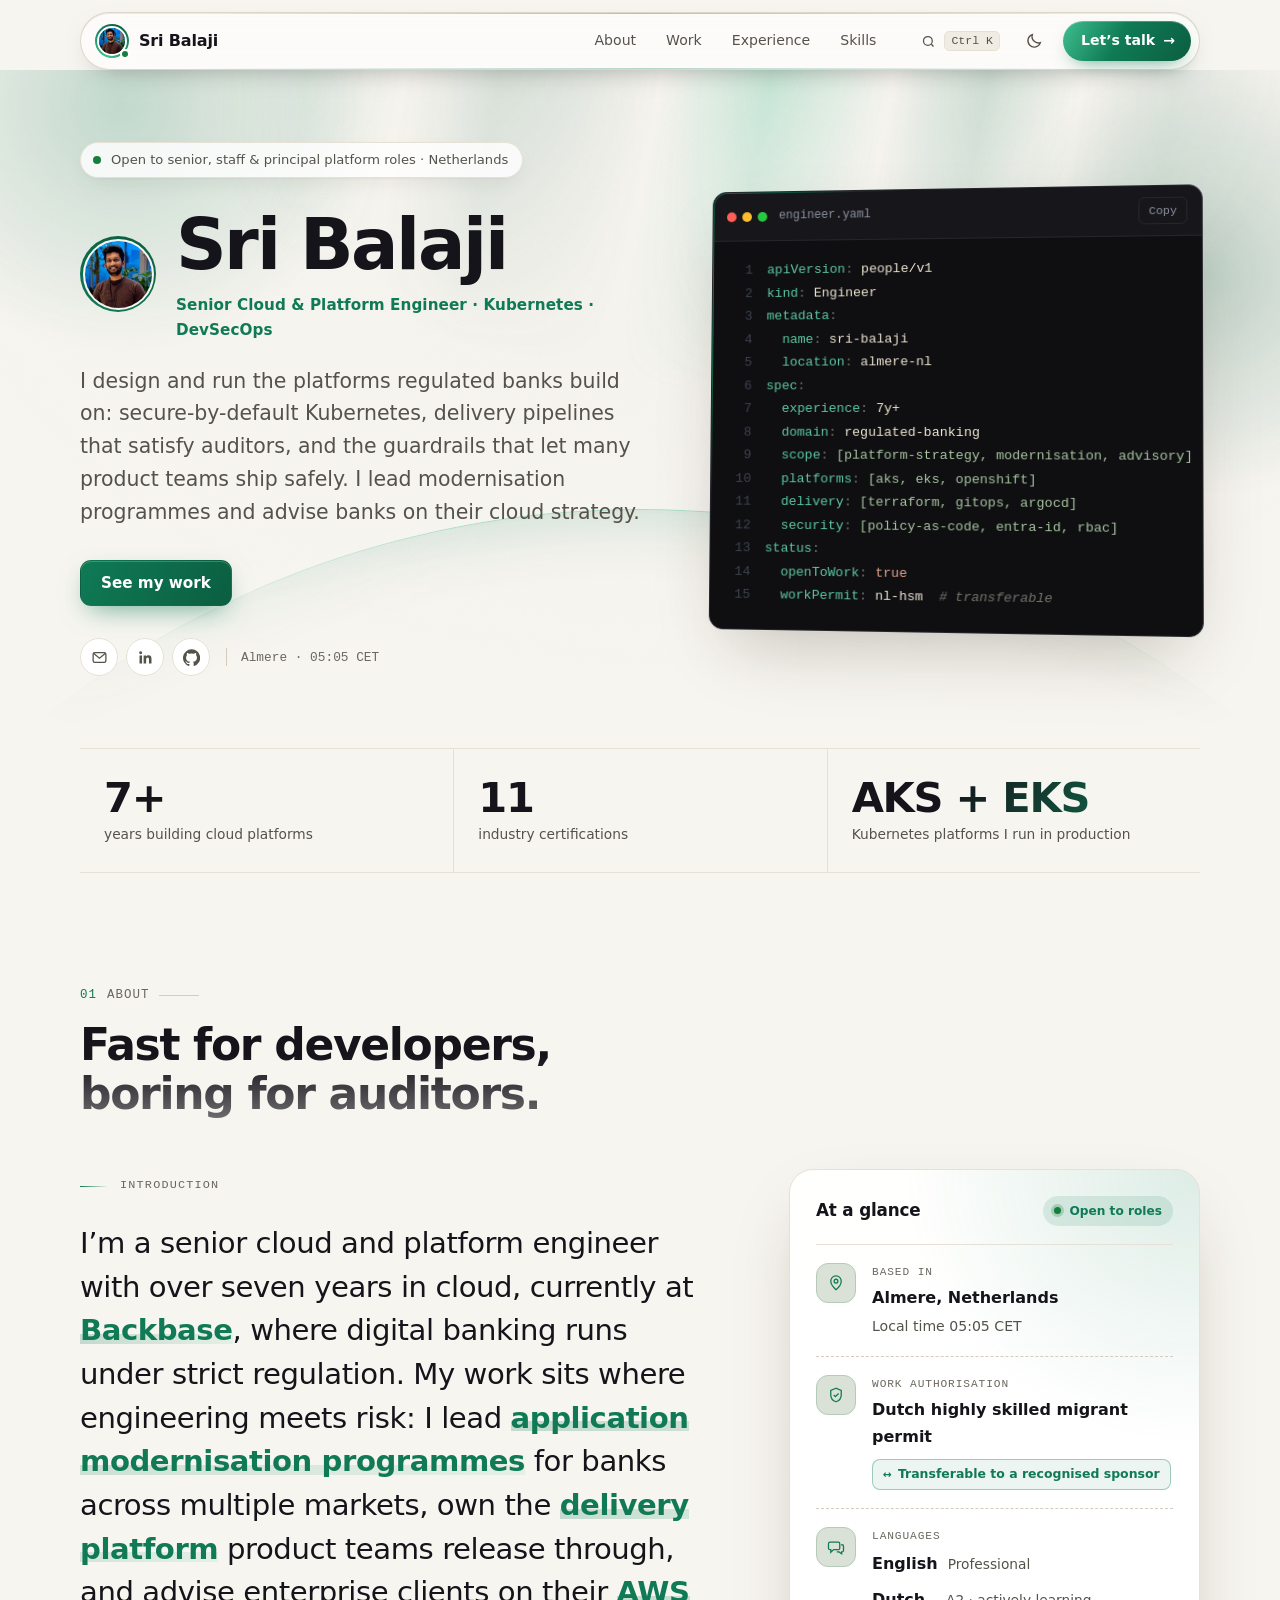
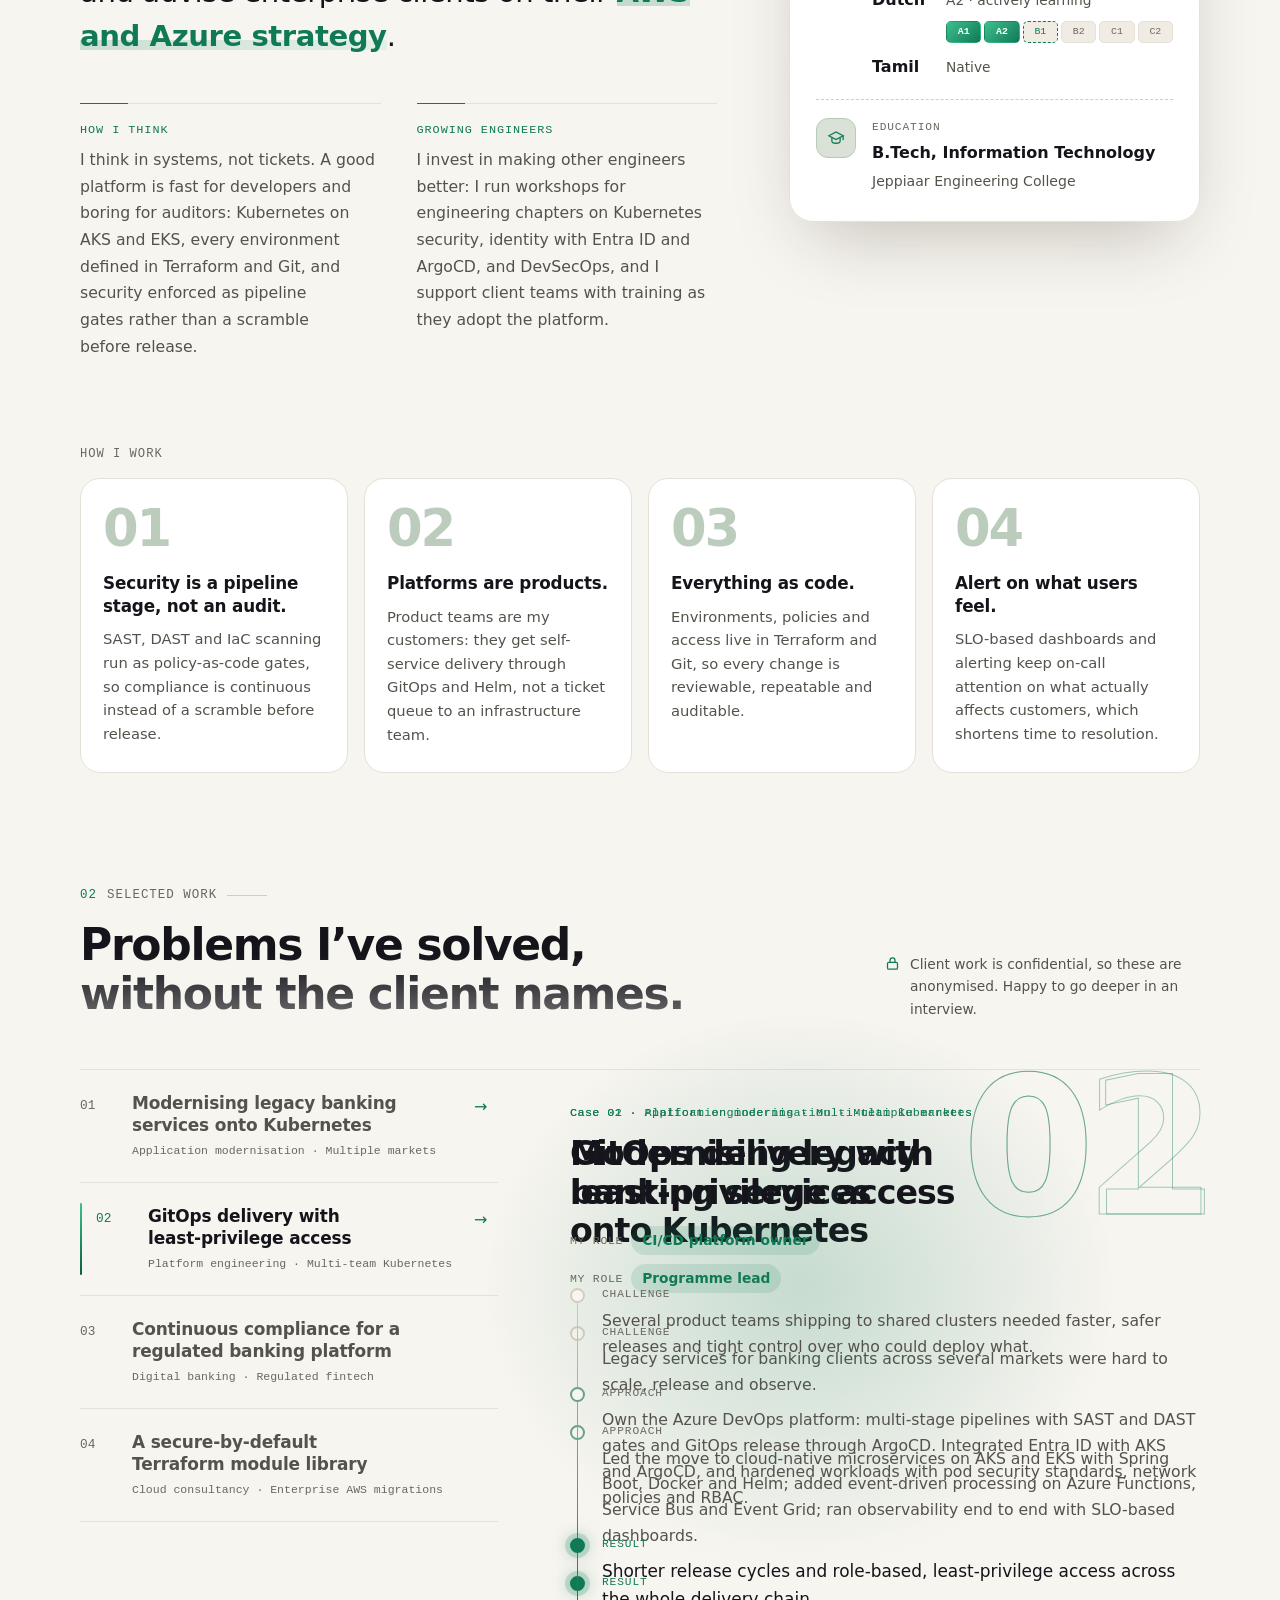
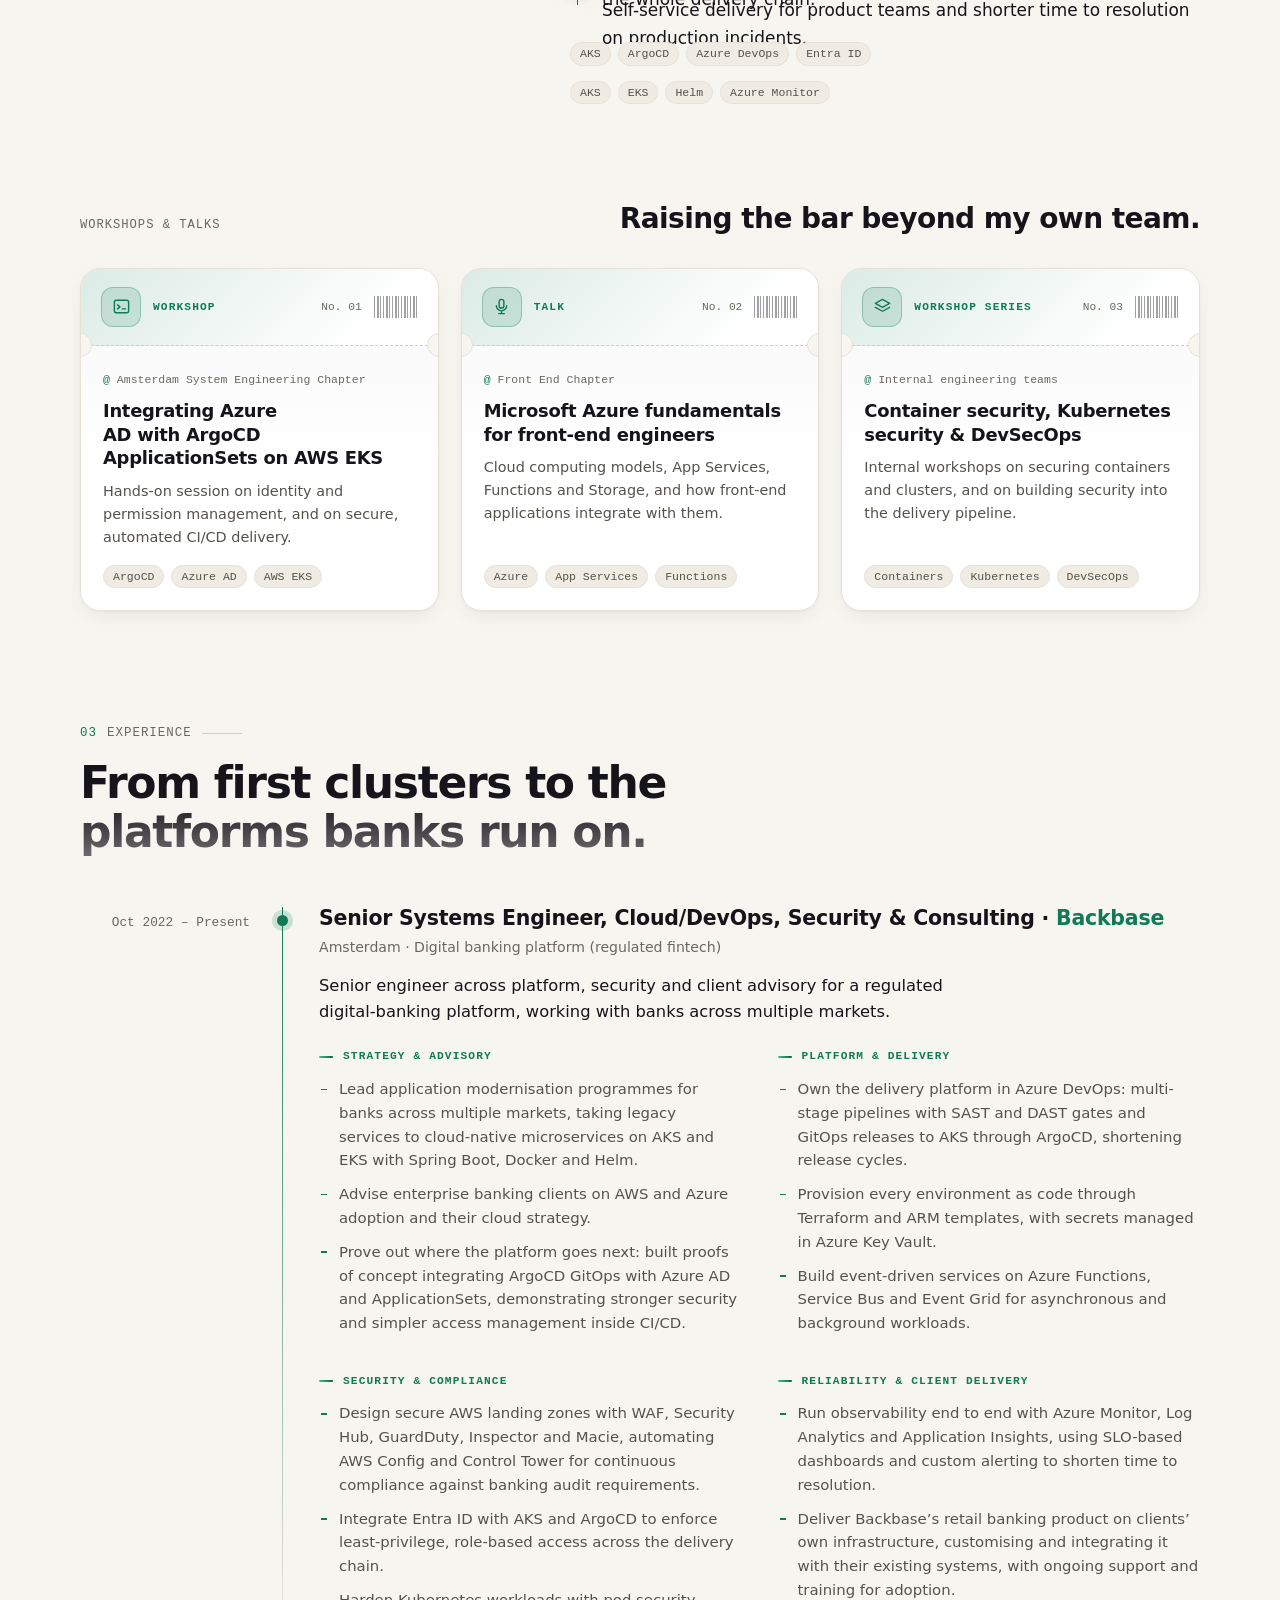
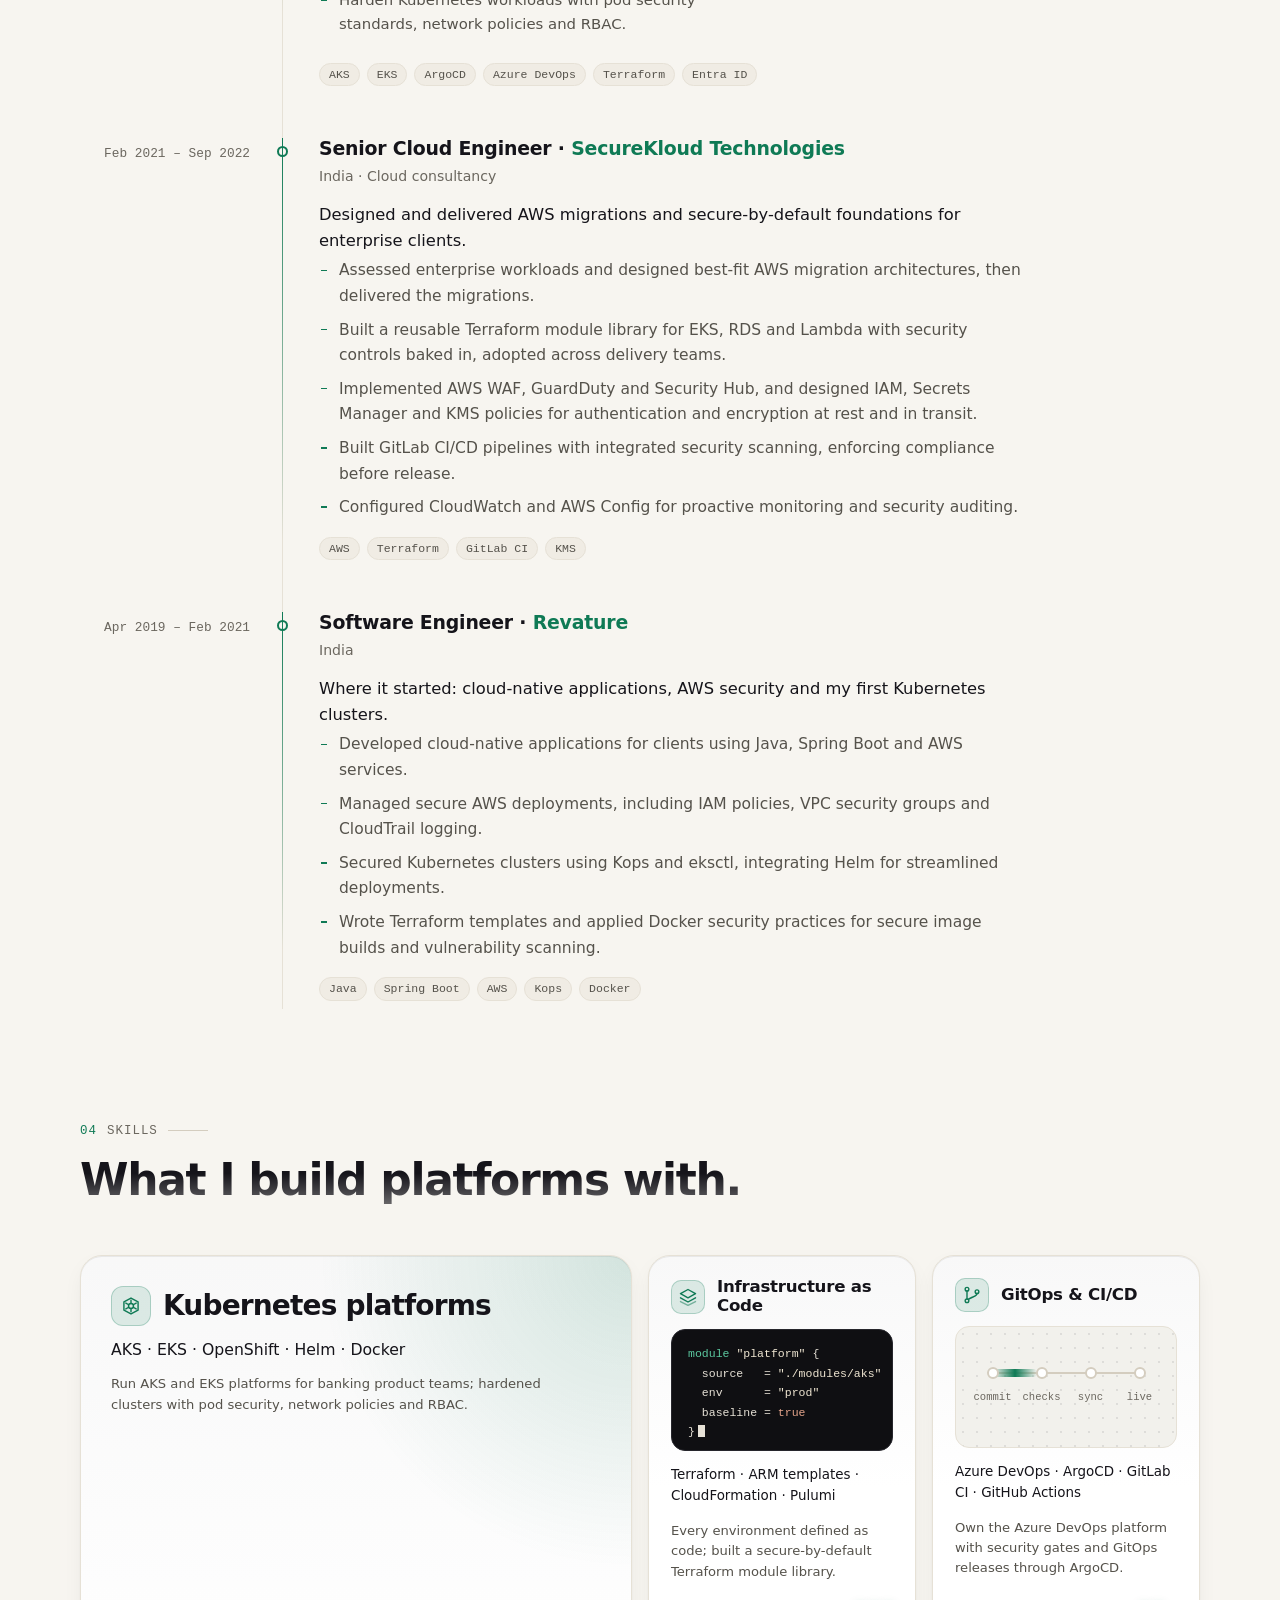
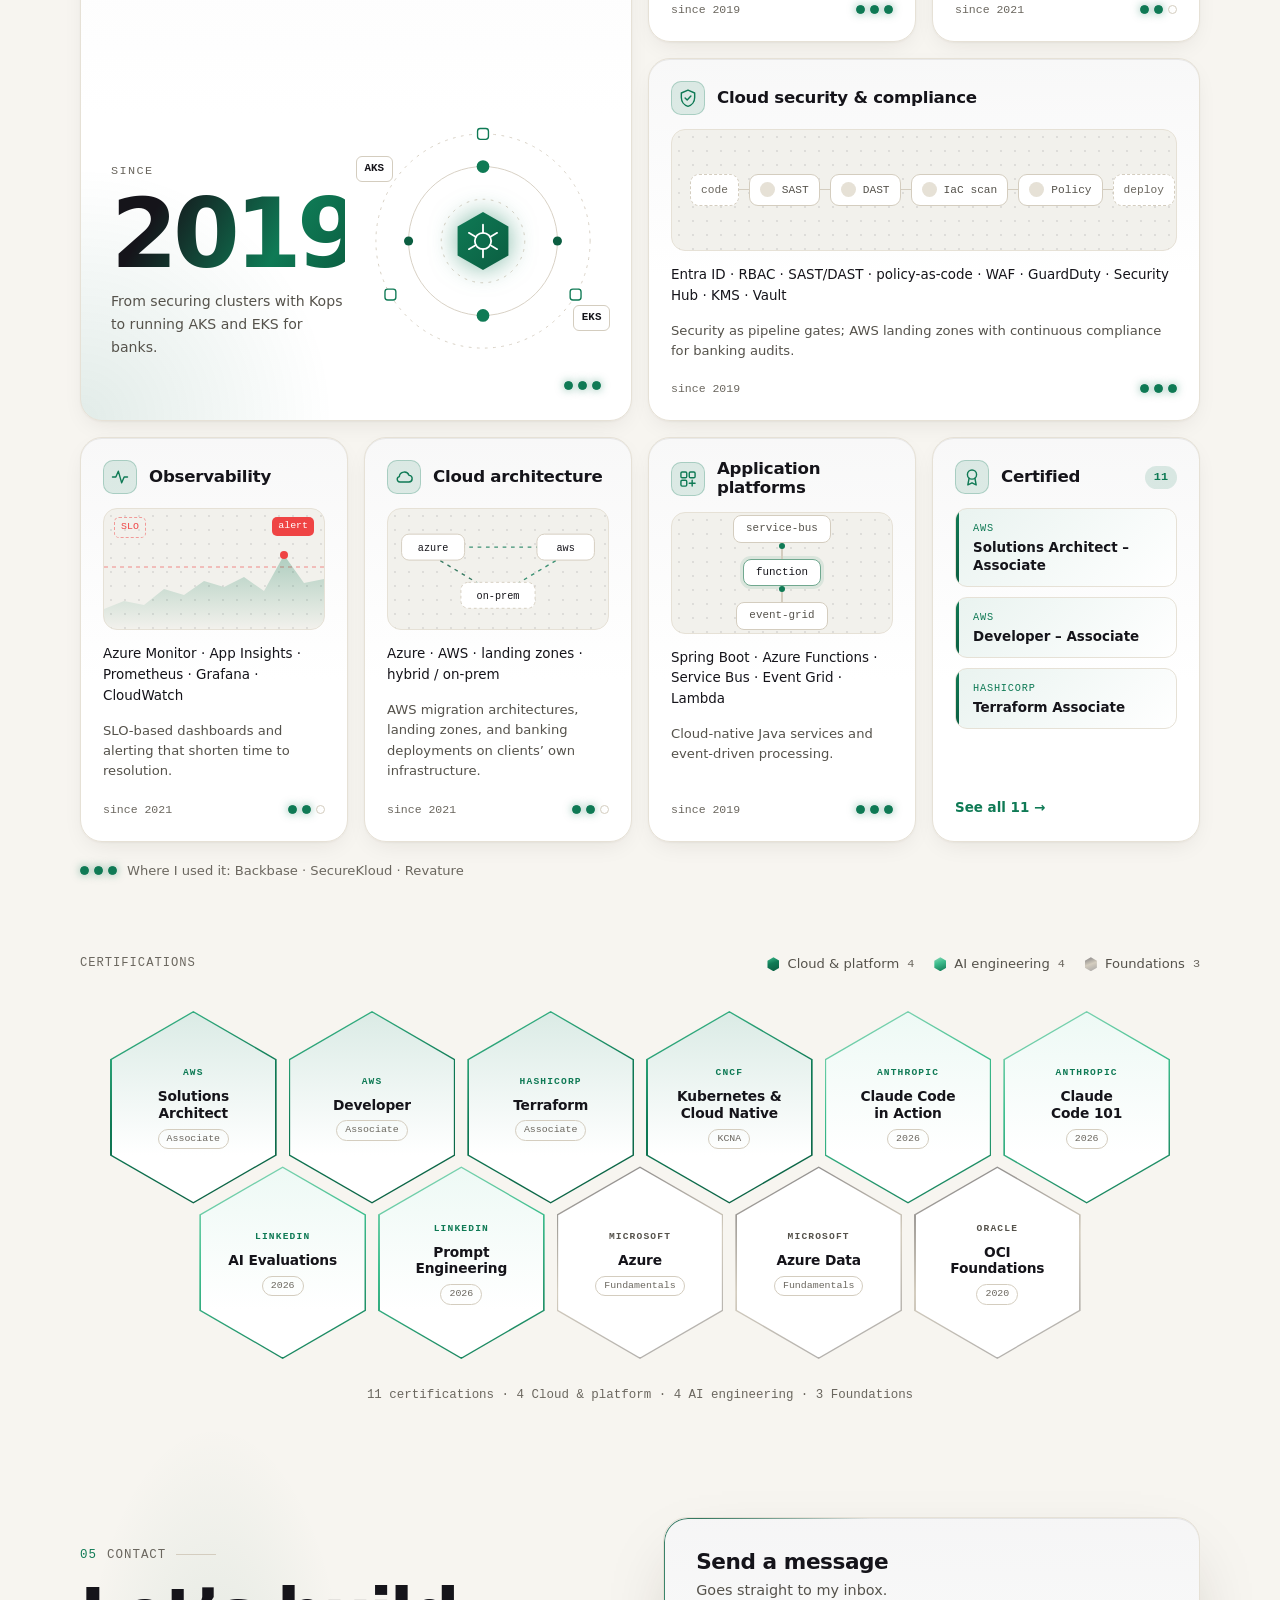
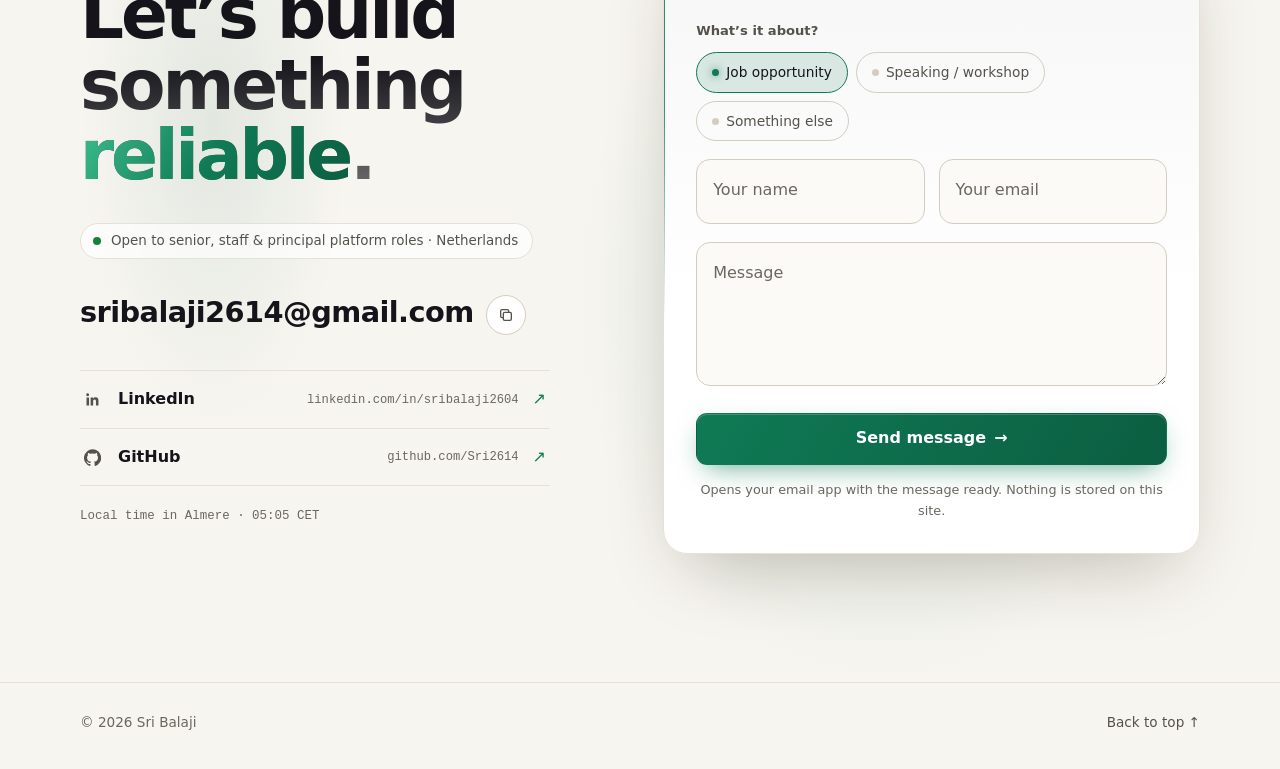
==== commit 1e2c4fba: "Cookieless, human-only visitor analytics (GoatCounter) - Self-sent GoatCounter beacon (no third-part" ====
--- a/index.html
+++ b/index.html
@@ -38,7 +38,7 @@
   }
   </script>
 
-  <link rel="stylesheet" href="styles.css?v=40">
+  <link rel="stylesheet" href="styles.css?v=44">
   <script>
     // Set the theme before first paint: saved choice, else follow the OS.
     (function () {
@@ -304,7 +304,7 @@
     </div>
   </noscript>
 
-  <script src="content.js?v=40"></script>
-  <script src="app.js?v=40"></script>
+  <script src="content.js?v=44"></script>
+  <script src="app.js?v=44"></script>
 </body>
 </html>
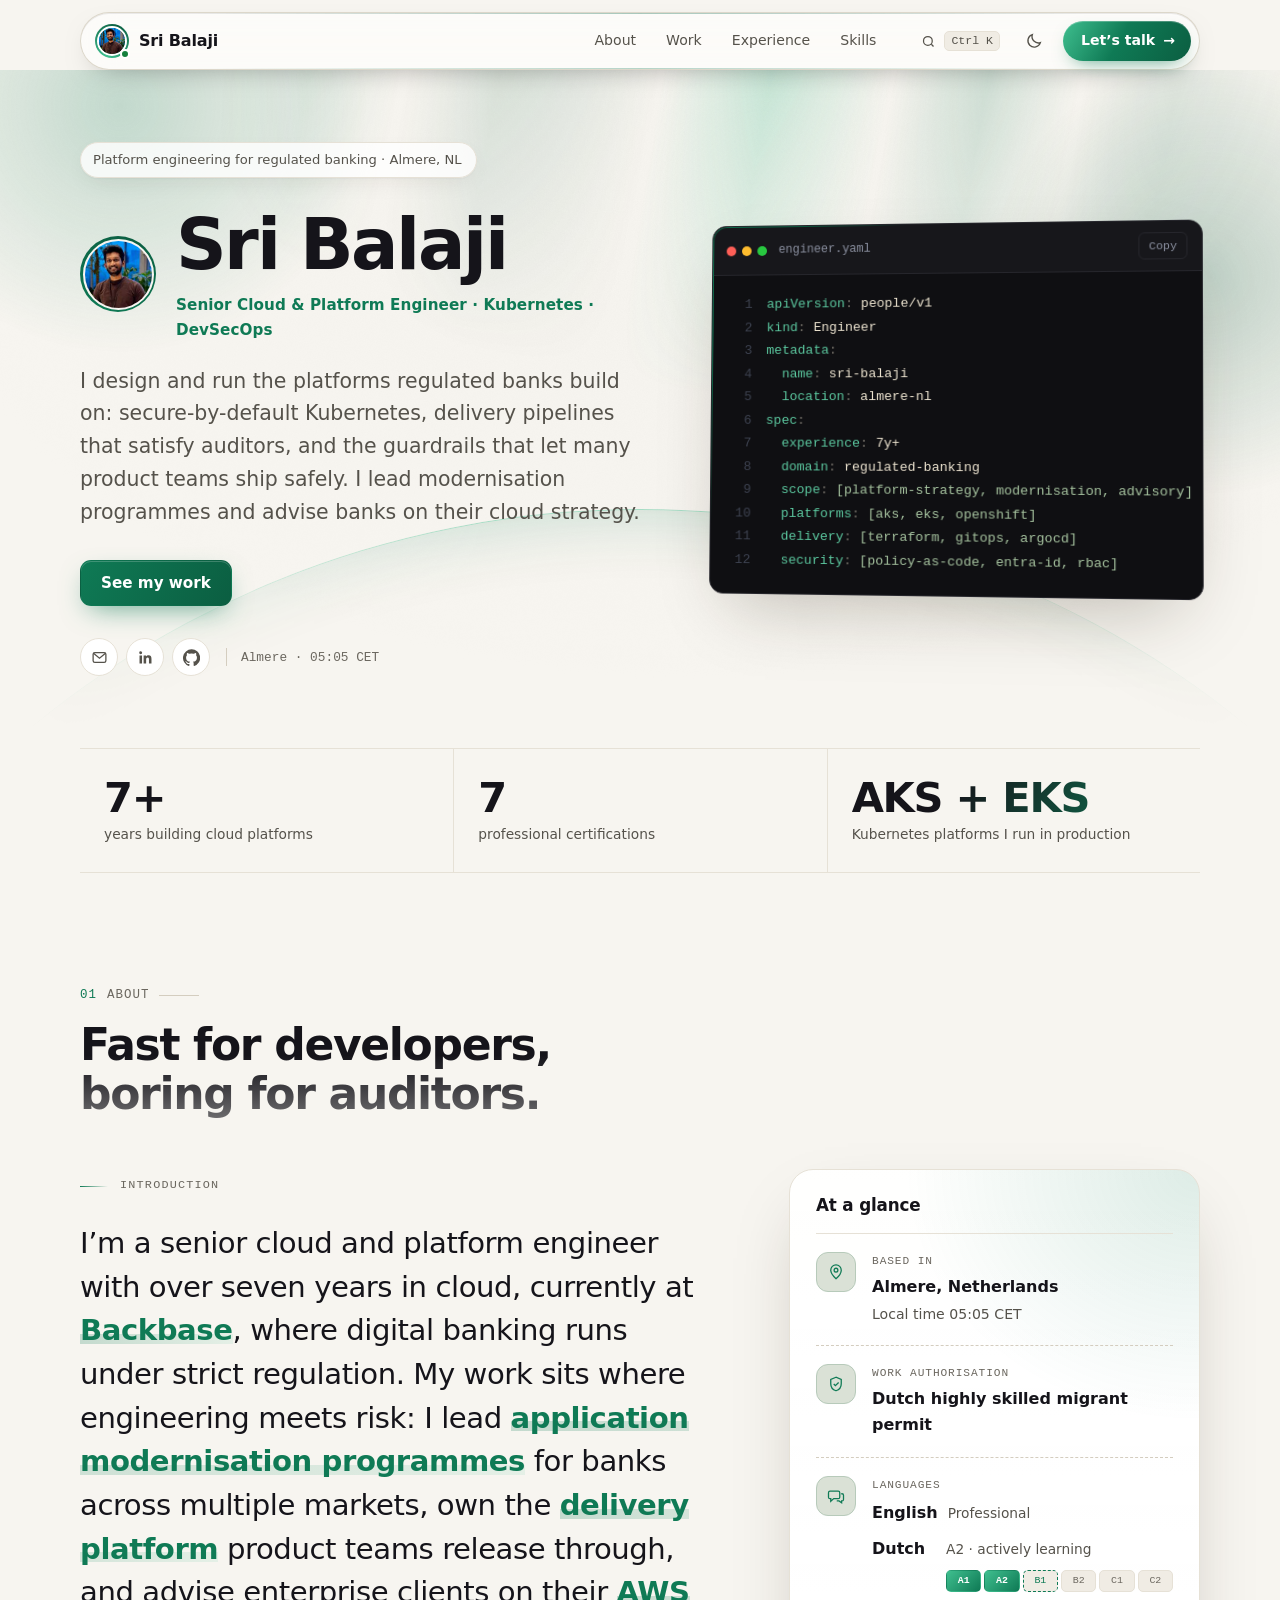
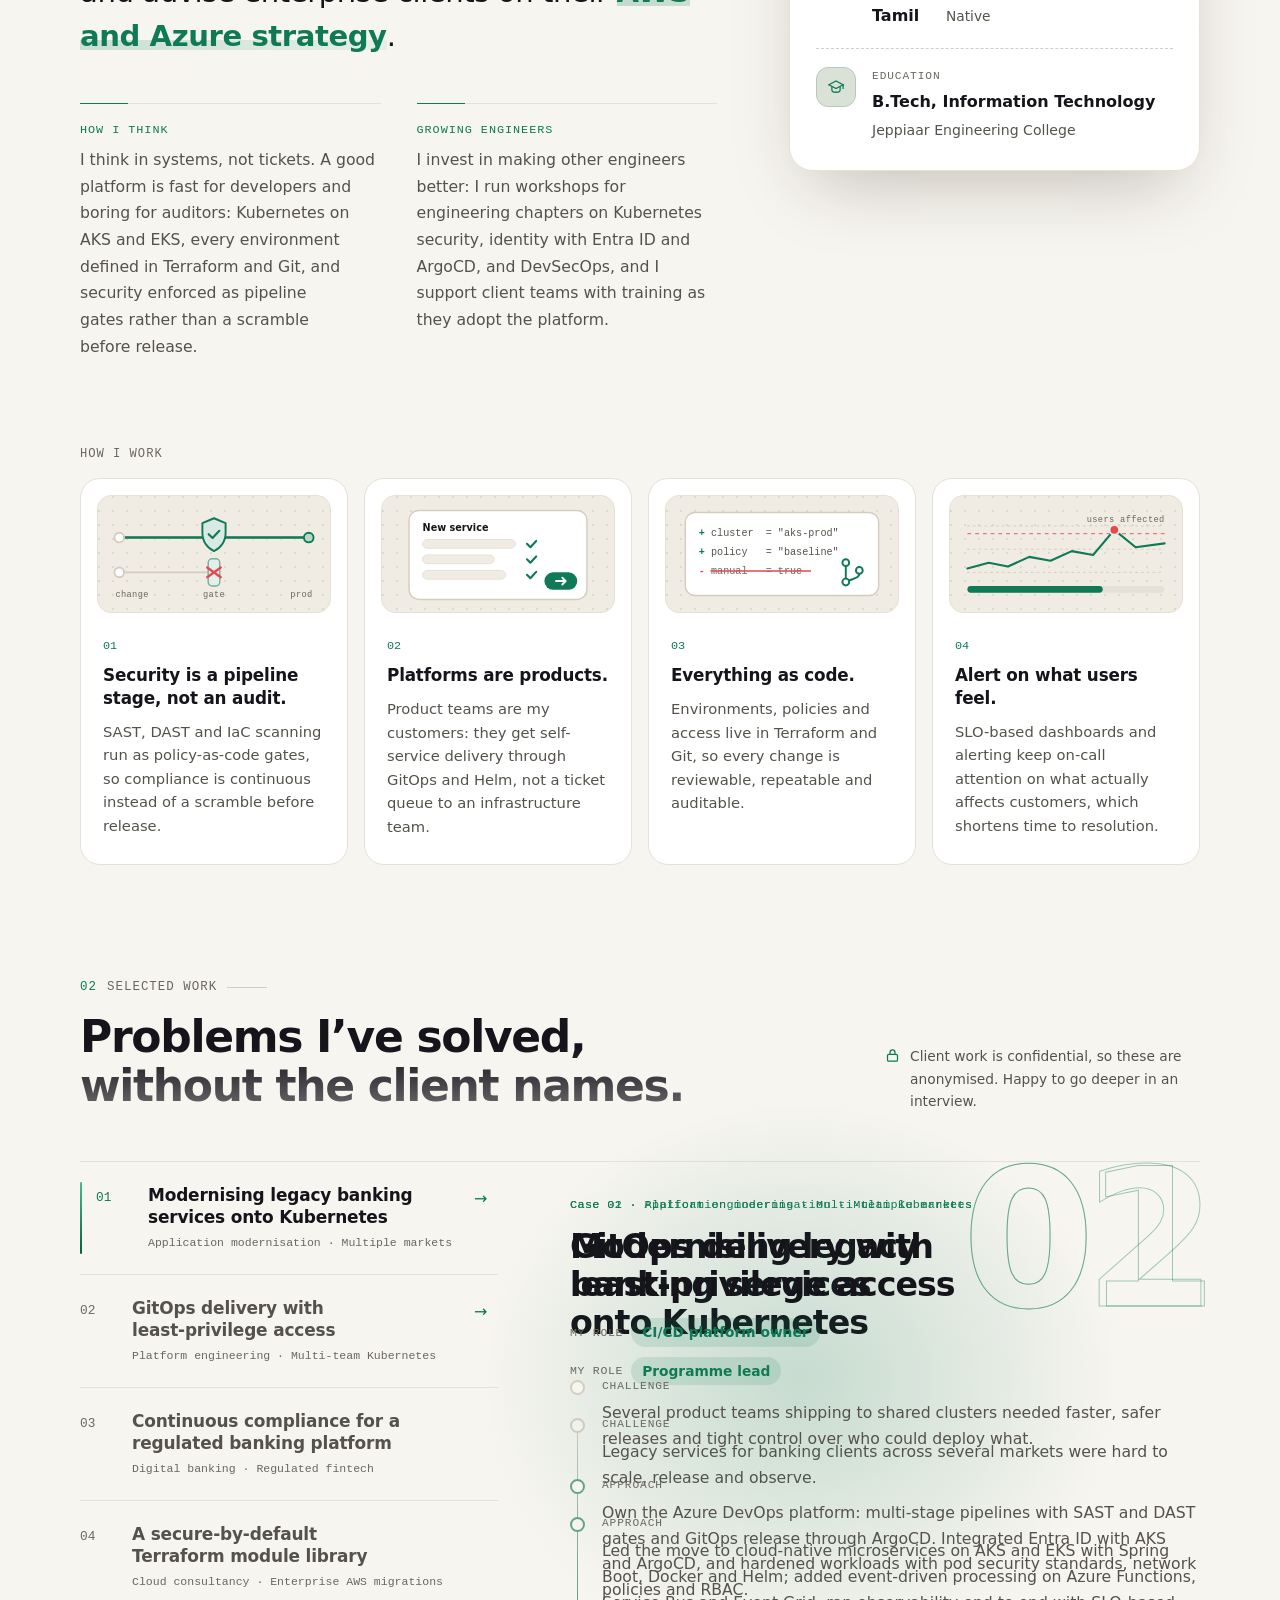
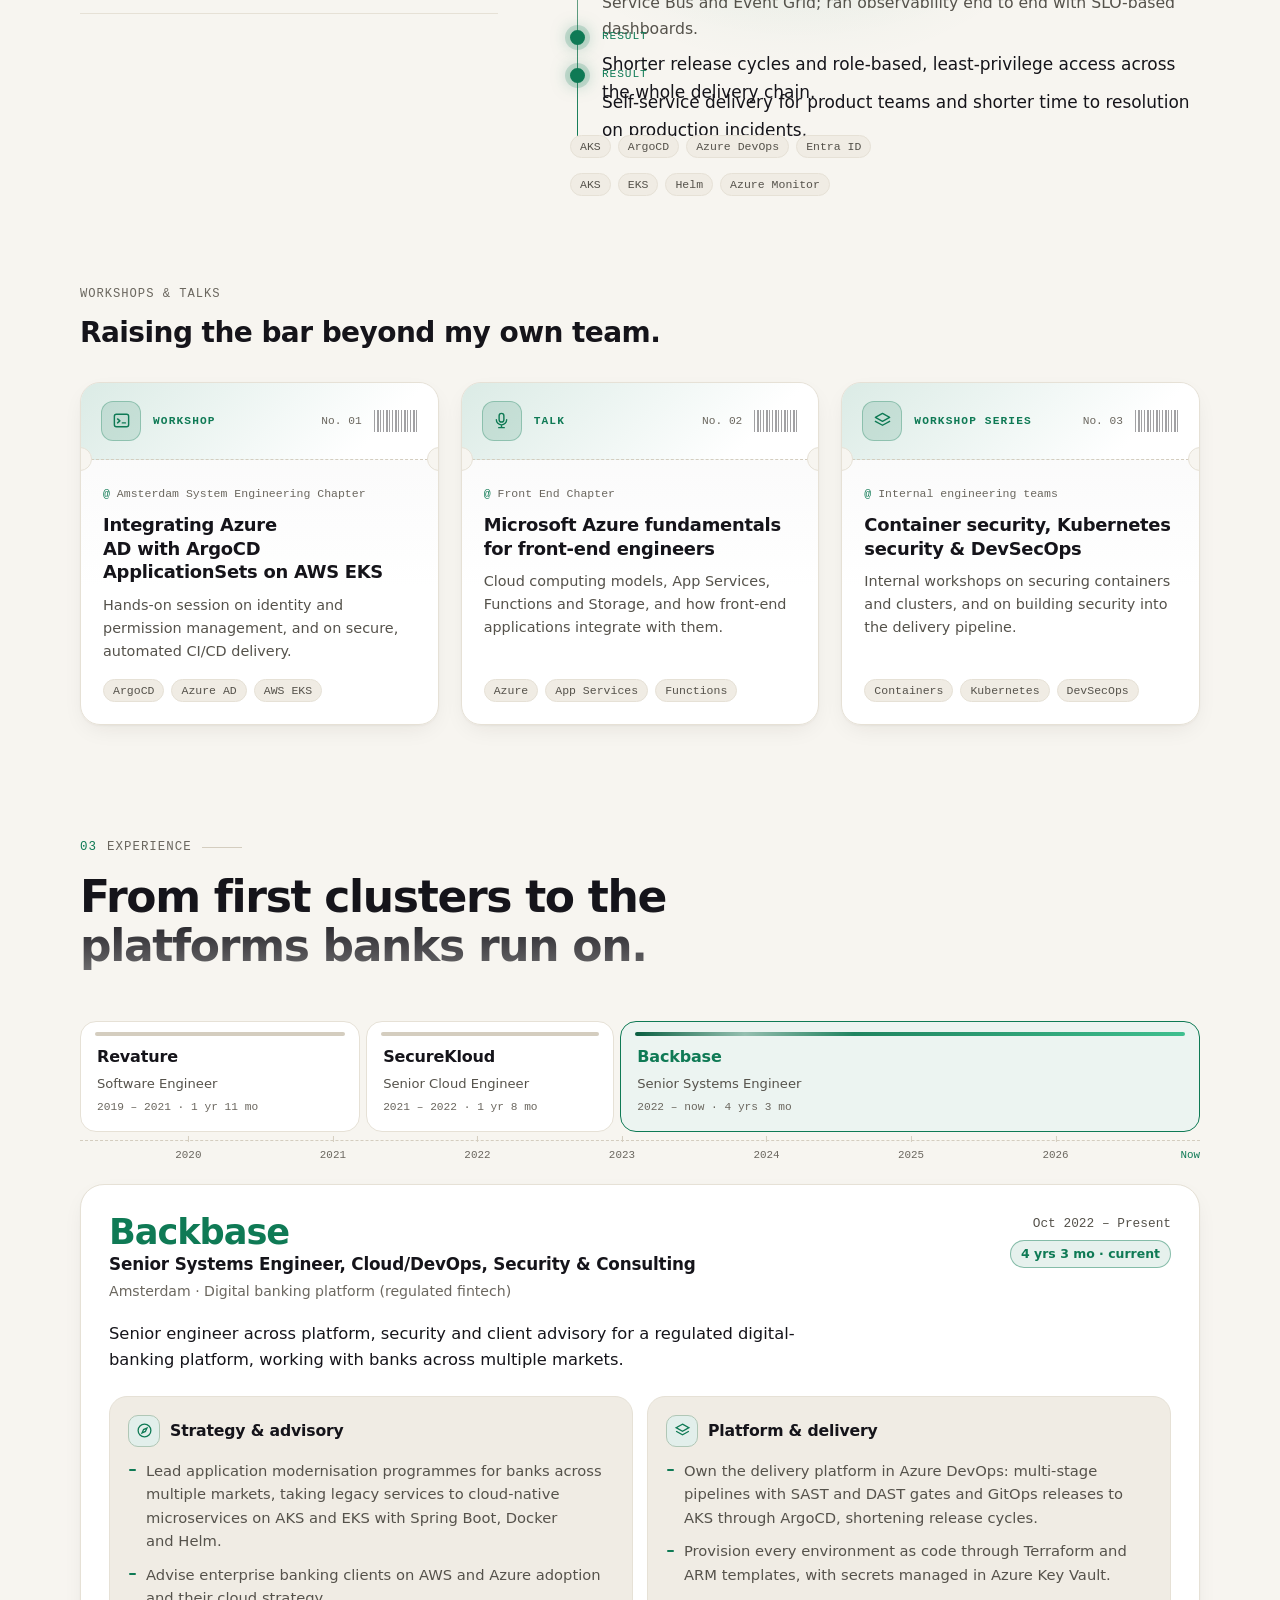
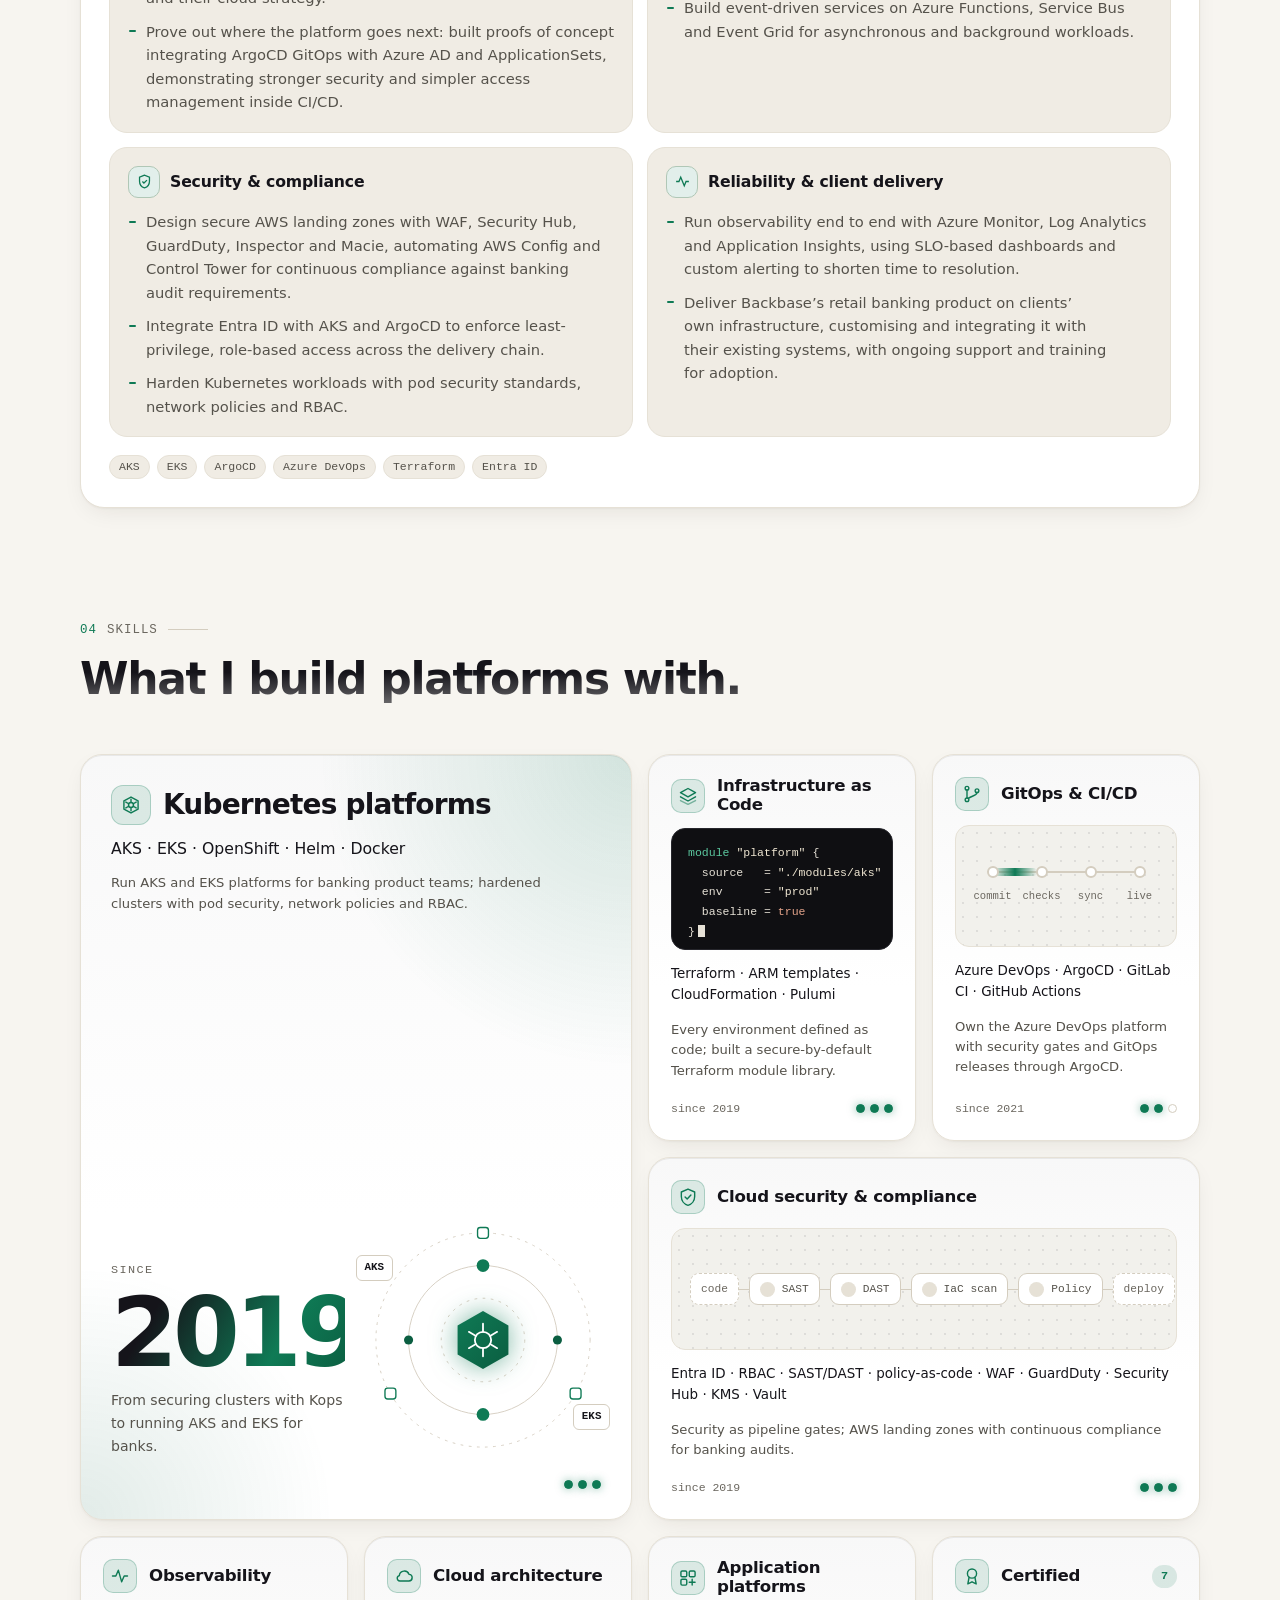
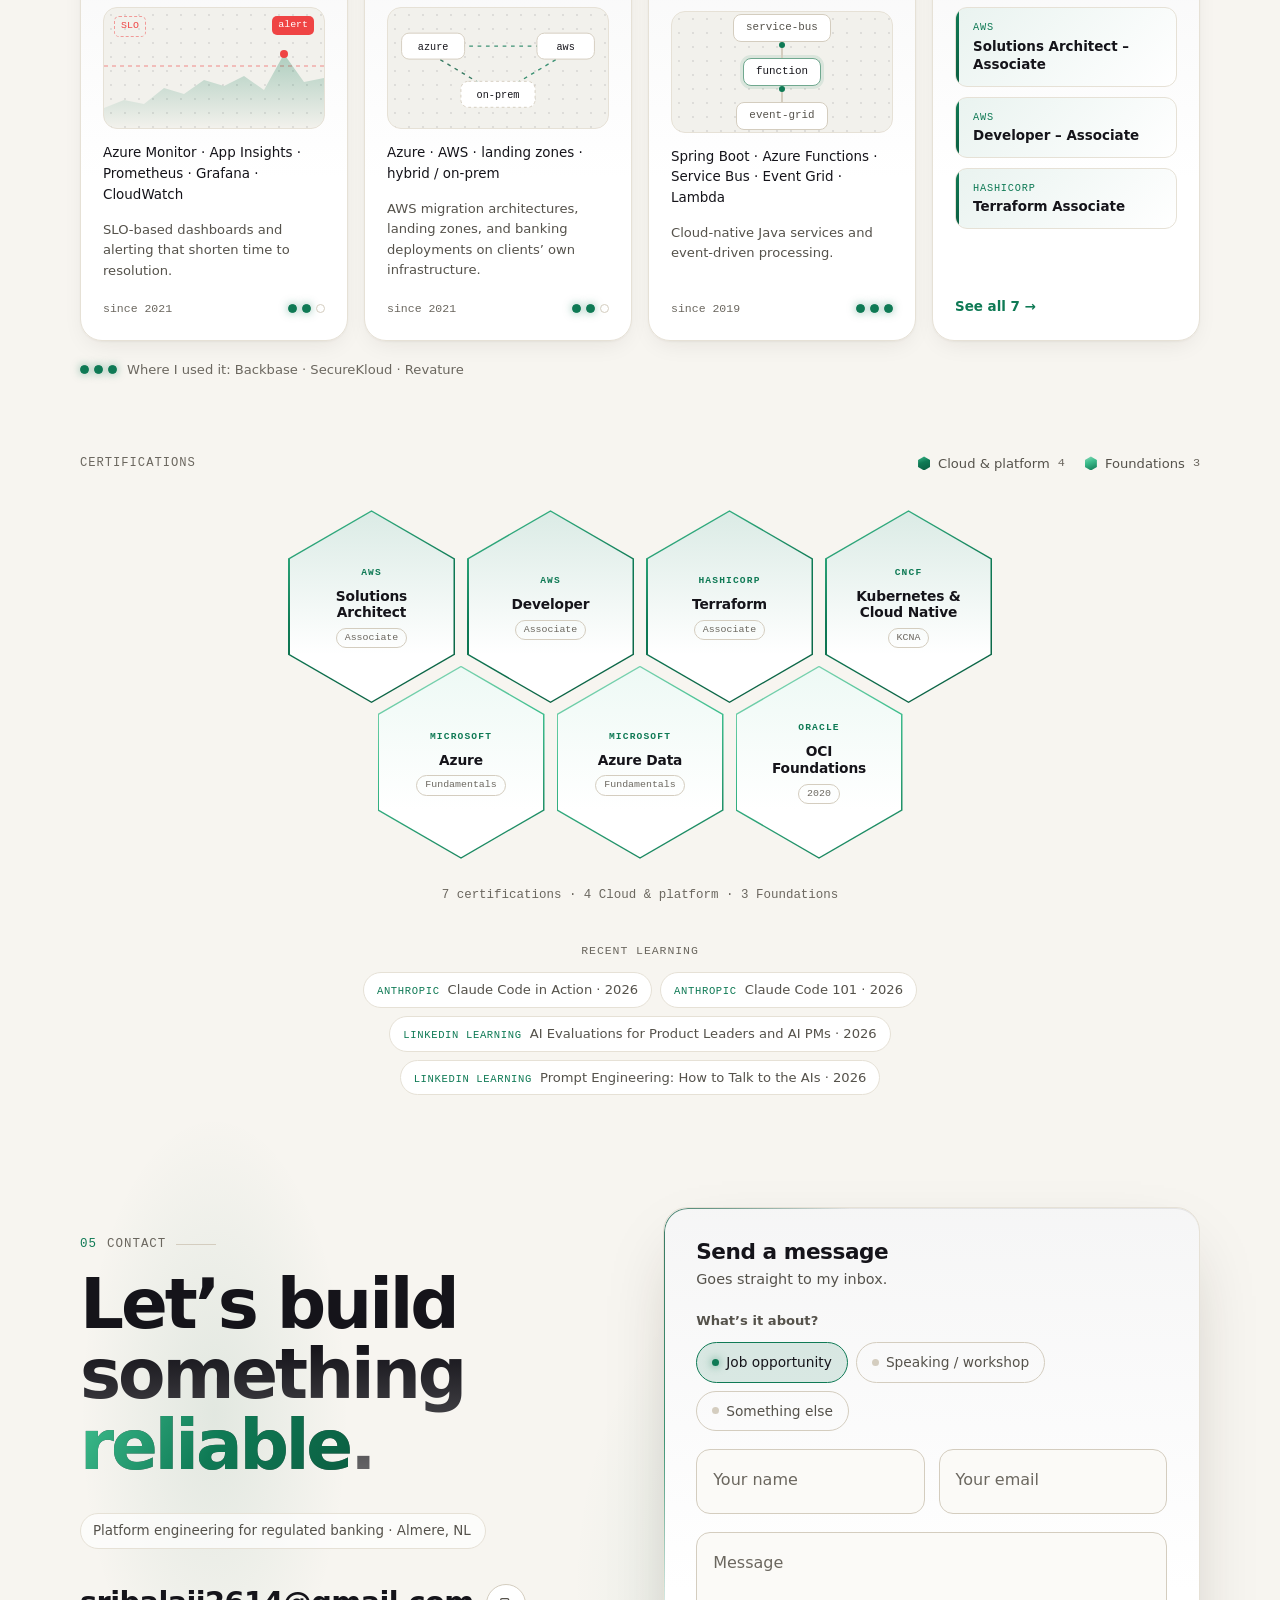
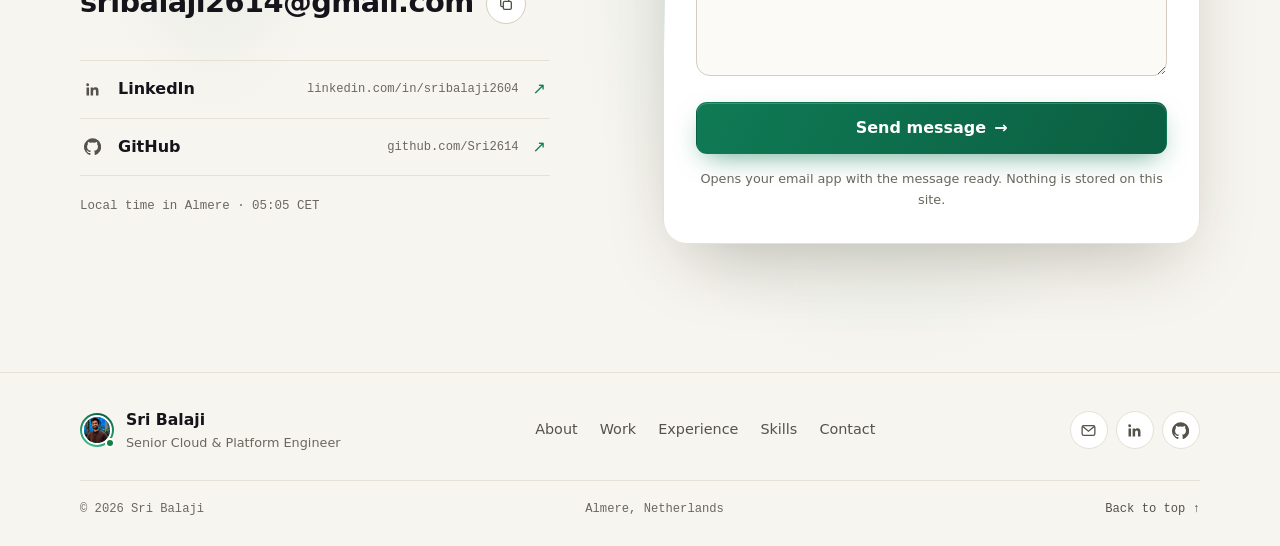
==== commit 53eaefc0: "Discreet mode, Experience redesign, smoother scrolling, new footer - Job-search details (availabilit" ====
--- a/index.html
+++ b/index.html
@@ -38,7 +38,7 @@
   }
   </script>
 
-  <link rel="stylesheet" href="styles.css?v=44">
+  <link rel="stylesheet" href="styles.css?v=62">
   <script>
     // Set the theme before first paint: saved choice, else follow the OS.
     (function () {
@@ -201,7 +201,11 @@
         <p class="label"><span class="idx">03</span> Experience</p>
         <h2>From first clusters to the platforms banks run on.</h2>
       </header>
-      <ol id="timeline" class="timeline"></ol>
+      <div class="career" id="career">
+        <div class="career-bar" role="tablist" aria-label="Roles, oldest to newest" id="career-bar"></div>
+        <div class="career-axis" id="career-axis" aria-hidden="true"></div>
+        <div class="career-panels" id="career-panels"></div>
+      </div>
     </section>
 
     <!-- Skills -->
@@ -219,15 +223,29 @@
         </div>
         <ul class="hive" id="hive" aria-label="Certifications"></ul>
         <p class="hive-caption" id="hive-caption" aria-hidden="true"></p>
+        <div class="learning" id="learning" hidden>
+          <h4 class="learning-title">Recent learning</h4>
+          <ul class="learning-list" id="learning-list"></ul>
+        </div>
       </div>
     </section>
 
     <!-- Contact -->
+    <!-- First 90 days -->
+    <section class="wrap section" id="plan">
+      <header class="section-head">
+        <p class="label"><span class="idx">05</span> First 90 days</p>
+        <h2 id="plan-title"></h2>
+        <p class="section-intro" id="plan-intro"></p>
+      </header>
+      <ol class="plan" id="plan-phases"></ol>
+    </section>
+
     <section class="wrap section contact" id="contact">
       <div class="contact-bg" aria-hidden="true"></div>
       <div class="contact-grid">
         <div class="contact-copy">
-          <p class="label"><span class="idx">05</span> Contact</p>
+          <p class="label"><span class="idx">06</span> Contact</p>
           <h2 class="contact-title">Let’s build something <em>reliable</em>.</h2>
           <p class="contact-status"><span class="pulse" aria-hidden="true"></span><span id="contact-availability"></span></p>
           <div class="contact-email-row">
@@ -274,9 +292,26 @@
   </main>
 
   <footer class="footer">
-    <div class="wrap footer-inner">
-      <span id="footer-text"></span>
-      <a href="#top" class="to-top">Back to top ↑</a>
+    <div class="wrap">
+      <div class="footer-row">
+        <a href="#top" class="footer-brand">
+          <span class="brand-avatar" aria-hidden="true"><img src="photo.jpg" alt="" width="28" height="28" loading="lazy" decoding="async"></span>
+          <span><b id="footer-name"></b><span class="footer-role" id="footer-role"></span></span>
+        </a>
+        <nav class="footer-nav" aria-label="Footer">
+          <a href="#about">About</a>
+          <a href="#work">Work</a>
+          <a href="#experience">Experience</a>
+          <a href="#skills">Skills</a>
+          <a href="#contact">Contact</a>
+        </nav>
+        <div class="footer-social" id="footer-social"></div>
+      </div>
+      <div class="footer-bottom">
+        <span id="footer-text"></span>
+        <span id="footer-location"></span>
+        <a href="#top" class="to-top">Back to top ↑</a>
+      </div>
     </div>
   </footer>
 
@@ -304,7 +339,7 @@
     </div>
   </noscript>
 
-  <script src="content.js?v=44"></script>
-  <script src="app.js?v=44"></script>
+  <script src="content.js?v=62"></script>
+  <script src="app.js?v=62"></script>
 </body>
 </html>
--- a/styles.css
+++ b/styles.css
@@ -336,16 +336,22 @@
   transition: transform 0.6s cubic-bezier(.2,.8,.2,1);
 }
 .manifest:hover { transform: none; }
-@property --edge { syntax: "<angle>"; inherits: false; initial-value: 0deg; }
 .manifest { position: relative; }
-.manifest::after {
-  content: ""; position: absolute; inset: 0; border-radius: inherit; padding: 1px; pointer-events: none;
-  background: conic-gradient(from var(--edge), transparent 0 68%, var(--accent) 80%, var(--accent-2) 88%, transparent 96%);
+/* Edge light: a conic gradient on its own layer, rotated by the compositor (no per-frame repaint),
+   seen only through a 1px ring mask. The .edge element is added by app.js. */
+.edge {
+  position: absolute; inset: 0; z-index: 2; border-radius: inherit; padding: 1px; pointer-events: none; overflow: hidden;
   -webkit-mask: linear-gradient(#000 0 0) content-box, linear-gradient(#000 0 0);
   -webkit-mask-composite: xor; mask-composite: exclude;
-  animation: edge 7s linear infinite;
-}
-@keyframes edge { to { --edge: 360deg; } }
+}
+.edge i {
+  position: absolute; left: 50%; top: 50%; width: 200%; aspect-ratio: 1; margin: -100% 0 0 -100%;
+  background: conic-gradient(transparent 0 68%, var(--accent) 80%, var(--accent-2) 88%, transparent 96%);
+  will-change: transform; animation: edgeSpin 7s linear infinite;
+}
+.contact-form .edge { opacity: 0.8; }
+.contact-form .edge i { animation-duration: 8s; }
+@keyframes edgeSpin { to { transform: rotate(360deg); } }
 .manifest-bar {
   display: flex; align-items: center; gap: 12px; padding: 11px 14px;
   background: var(--code-bar); border-bottom: 1px solid var(--code-border);
@@ -437,7 +443,7 @@
   margin: 0; font-size: clamp(1.35rem, 1.1rem + 0.9vw, 1.85rem); line-height: 1.5; letter-spacing: -0.015em;
   font-weight: 500; text-wrap: pretty;
 }
-.lede .w { color: color-mix(in srgb, var(--text) 24%, transparent); transition: color 0.35s ease; }
+.lede .w { color: color-mix(in srgb, var(--text) 24%, transparent); }
 .lede .w.lit { color: var(--text); }
 .lede .hl { font-weight: 600; background: linear-gradient(90deg, color-mix(in srgb, var(--accent) 22%, transparent), color-mix(in srgb, var(--accent-glow) 10%, transparent)) no-repeat 0 88% / 0% 0.36em; transition: background-size 0.7s cubic-bezier(.2,.8,.2,1); }
 .lede .hl .w.lit { color: var(--accent); }
@@ -495,8 +501,7 @@
   font-family: var(--mono); font-size: 0.62rem; color: var(--faint); background: var(--surface-2); border: 1px solid var(--border);
 }
 .cefr i.on { color: var(--accent-ink); background: linear-gradient(135deg, var(--accent-glow), var(--accent)); border-color: transparent; font-weight: 600; }
-.cefr i.next { color: var(--accent); border: 1px dashed var(--accent); animation: nextPulse 2.4s ease-in-out infinite; }
-@keyframes nextPulse { 50% { background: color-mix(in srgb, var(--accent) 14%, transparent); } }
+.cefr i.next { color: var(--accent); border: 1px dashed var(--accent); }
 
 .principles-wrap { margin-top: 88px; }
 .principles { display: grid; grid-template-columns: repeat(4, minmax(0, 1fr)); gap: 16px; }
@@ -506,16 +511,48 @@
   transition: transform 0.4s cubic-bezier(.2,.8,.2,1), border-color 0.3s, box-shadow 0.4s;
 }
 .principle:hover { transform: translateY(-4px); box-shadow: var(--shadow-lg); border-color: color-mix(in srgb, var(--accent) 35%, var(--border)); }
-.principle-num {
-  display: block; margin-bottom: 18px; font-family: var(--font-head); font-size: 3.2rem; font-weight: 700; line-height: 1; letter-spacing: -0.04em;
-  color: transparent;
-  background:
-    linear-gradient(135deg, var(--accent-glow), var(--accent)) no-repeat 0 100% / 100% 0%,
-    linear-gradient(color-mix(in srgb, var(--accent) 20%, var(--border)), color-mix(in srgb, var(--accent) 20%, var(--border)));
-  -webkit-background-clip: text; background-clip: text;
-  transition: background-size 0.5s cubic-bezier(.2,.8,.2,1);
-}
-.principle:hover .principle-num { background-size: 100% 100%; }
+.principle-num { display: inline-block; margin: 0 0 8px; font-family: var(--mono); font-size: 0.74rem; color: var(--accent); }
+.principle-viz {
+  height: 118px; margin: -8px -6px 18px; border-radius: 14px; overflow: hidden;
+  background: radial-gradient(circle at 1px 1px, color-mix(in srgb, var(--text) 9%, transparent) 1px, transparent 0) 0 0 / 14px 14px, var(--surface-2);
+  border: 1px solid var(--border);
+}
+.principle-viz svg { display: block; width: 100%; height: 100%; }
+.principle-viz text { font-family: var(--mono); }
+.pv-track, .pv-grid { fill: none; stroke: var(--border-strong); stroke-width: 2; stroke-linecap: round; }
+.pv-grid { stroke-width: 1; stroke-dasharray: 2 4; }
+.pv-flow { fill: none; stroke: var(--accent); stroke-width: 2.5; stroke-linecap: round; stroke-dasharray: 204; stroke-dashoffset: 0; transition: stroke-dashoffset 0.9s cubic-bezier(.2,.8,.2,1); }
+.pv-node { fill: var(--surface); stroke: var(--border-strong); stroke-width: 2; }
+.pv-ok { stroke: var(--accent); fill: color-mix(in srgb, var(--accent) 30%, var(--surface)); }
+.pv-gate path:first-child { fill: color-mix(in srgb, var(--accent) 16%, var(--surface)); stroke: var(--accent); stroke-width: 2; stroke-linejoin: round; }
+.pv-tick { fill: none; stroke: var(--accent); stroke-width: 2.2; stroke-linecap: round; stroke-linejoin: round; }
+.pv-gate-col { fill: color-mix(in srgb, var(--accent) 12%, var(--surface)); stroke: color-mix(in srgb, var(--accent) 50%, var(--border)); stroke-width: 1.5; }
+.pv-stop { fill: none; stroke: #e5484d; stroke-width: 2.4; stroke-linecap: round; }
+.pv-label { font-size: 9px; fill: var(--faint); letter-spacing: 0.04em; }
+.pv-card { fill: var(--surface); stroke: var(--border-strong); stroke-width: 1.5; }
+.pv-title { font-size: 10px; font-weight: 700; fill: var(--text); font-family: var(--font) !important; }
+.pv-rows rect { fill: var(--surface-2); stroke: var(--border); }
+.pv-btn { fill: var(--accent); }
+.pv-btn-arrow { fill: none; stroke: var(--accent-ink); stroke-width: 2; stroke-linecap: round; stroke-linejoin: round; }
+.pv-code { font-size: 10.5px; fill: var(--muted); white-space: pre; }
+.pv-add { fill: var(--accent); font-weight: 700; }
+.pv-del { fill: #e5484d; font-weight: 700; }
+.pv-del-line { fill: var(--faint); }
+.pv-strike { stroke: #e5484d; stroke-width: 1.5; stroke-dasharray: 104; stroke-dashoffset: 0; transition: stroke-dashoffset 0.7s ease; }
+.pv-git circle { fill: var(--surface); stroke: var(--accent); stroke-width: 2; }
+.pv-git path { fill: none; stroke: var(--accent); stroke-width: 2; }
+.pv-threshold { fill: none; stroke: #e5484d; stroke-width: 1.2; stroke-dasharray: 4 4; opacity: 0.7; }
+.pv-spark { fill: none; stroke: var(--accent); stroke-width: 2.2; stroke-linejoin: round; stroke-linecap: round; stroke-dasharray: 240; stroke-dashoffset: 0; transition: stroke-dashoffset 1s cubic-bezier(.2,.8,.2,1); }
+.pv-alert { fill: #e5484d; stroke: var(--surface-2); stroke-width: 2; }
+.pv-budget-bg { fill: var(--border); }
+.pv-budget { fill: var(--accent); transform-box: fill-box; transform-origin: left; transition: transform 0.8s cubic-bezier(.2,.8,.2,1); }
+/* Hover replays each illustration once (transitions only: nothing loops). */
+.principle:hover .pv-flow, .principle:hover .pv-spark { stroke-dashoffset: 0; animation: pvDraw 0.9s cubic-bezier(.2,.8,.2,1); }
+.principle:hover .pv-strike { animation: pvStrike 0.7s ease; }
+.principle:hover .pv-budget { animation: pvBudget 0.8s cubic-bezier(.2,.8,.2,1); }
+@keyframes pvDraw { from { stroke-dashoffset: 240; } }
+@keyframes pvStrike { from { stroke-dashoffset: 104; } }
+@keyframes pvBudget { from { transform: scaleX(0.2); } }
 .principle h4 { font-family: var(--font-head); font-size: 1.05rem; line-height: 1.35; letter-spacing: -0.01em; margin: 0 0 10px; }
 .principle p { color: var(--muted); font-size: 0.92rem; line-height: 1.6; margin: 0; }
 
@@ -824,37 +861,64 @@
 .chips.small li { font-family: var(--mono); font-size: 0.72rem; padding: 2px 9px; color: var(--muted); }
 
 /* Experience */
-.timeline { display: grid; }
-.tl-item { display: grid; grid-template-columns: 170px minmax(0, 1fr); gap: 32px; }
-.tl-when { font-family: var(--mono); font-size: 0.8rem; color: var(--faint); padding-top: 5px; text-align: right; }
-.tl-body { position: relative; padding: 0 0 52px 36px; border-left: var(--border-w) solid var(--border); }
-.tl-item:last-child .tl-body { padding-bottom: 8px; }
-.tl-body::before {
-  content: ""; position: absolute; left: -6px; top: 8px; width: 11px; height: 11px; border-radius: 50%;
-  background: var(--bg); border: 2px solid var(--accent);
-}
-.tl-item:first-child .tl-body::before { background: var(--accent); box-shadow: 0 0 0 5px color-mix(in srgb, var(--accent) 18%, transparent); }
-.tl-body h3 { font-size: 1.18rem; letter-spacing: -0.01em; }
-.tl-company { color: var(--accent); }
-a.tl-company { text-decoration: none; }
-a.tl-company:hover { text-decoration: underline; text-underline-offset: 3px; }
-.tl-meta { color: var(--faint); font-size: 0.88rem; margin: 6px 0 14px; }
-.tl-points li { position: relative; color: var(--muted); padding-left: 20px; margin-bottom: 8px; font-size: 0.97rem; max-width: 72ch; }
-.tl-points li::before { content: ""; position: absolute; left: 2px; top: 0.72em; width: 6px; height: 1.5px; background: var(--accent); }
-.tl-body .chips { margin-top: 16px; }
-.tl-summary { margin: 10px 0 4px; max-width: 66ch; font-size: 1.02rem; line-height: 1.6; color: var(--text); }
-.tl-themes { display: grid; grid-template-columns: repeat(2, minmax(0, 1fr)); gap: 26px 36px; margin: 22px 0 6px; }
-.tl-theme h4 {
-  display: flex; align-items: center; gap: 10px; margin: 0 0 12px;
-  font-family: var(--mono); font-size: 0.7rem; font-weight: 600; letter-spacing: 0.1em; text-transform: uppercase; color: var(--accent);
-}
-.tl-theme h4::before { content: ""; width: 14px; height: 2px; border-radius: 2px; background: linear-gradient(90deg, var(--accent-glow), var(--accent-2)); }
-.tl-theme .tl-points li { font-size: 0.93rem; line-height: 1.6; margin-bottom: 10px; }
-.tl-lead .tl-body h3 { font-size: 1.28rem; }
+/* Experience: proportional career bar + one role at a time */
+.career-bar { display: flex; gap: 6px; }
+.career-seg {
+  position: relative; flex: 1 1 0; min-width: 0; display: grid; gap: 3px; padding: 22px 16px 14px; text-align: left;
+  border-radius: 16px; border: 1px solid var(--border); background: var(--surface); color: inherit; font: inherit; cursor: pointer;
+  transition: border-color 0.25s, background-color 0.25s, transform 0.3s cubic-bezier(.2,.8,.2,1);
+}
+.career-seg:hover { border-color: color-mix(in srgb, var(--accent) 45%, var(--border)); }
+.career-seg:focus-visible { outline: 2px solid var(--accent); outline-offset: 2px; }
+.career-seg[aria-selected="true"] { border-color: var(--accent); background: color-mix(in srgb, var(--accent) 8%, var(--surface)); }
+.seg-track { position: absolute; left: 14px; right: 14px; top: 10px; height: 4px; border-radius: 4px; background: var(--border-strong); overflow: hidden; }
+.career-seg[aria-selected="true"] .seg-track, .career-seg.is-current .seg-track { background: linear-gradient(90deg, var(--accent-2), var(--accent-glow)); }
+.career-seg.is-current .seg-track::after {
+  content: ""; position: absolute; inset: 0; width: 40%;
+  background: linear-gradient(90deg, transparent, color-mix(in srgb, #fff 55%, transparent), transparent);
+  will-change: transform; animation: segShine 2.8s ease-in-out infinite;
+}
+@keyframes segShine { from { transform: translateX(-100%); } to { transform: translateX(260%); } }
+.seg-company { font-weight: 700; font-size: 1rem; letter-spacing: -0.01em; white-space: nowrap; overflow: hidden; text-overflow: ellipsis; }
+.career-seg[aria-selected="true"] .seg-company { color: var(--accent); }
+.seg-role { font-size: 0.82rem; color: var(--muted); white-space: nowrap; overflow: hidden; text-overflow: ellipsis; }
+.seg-years { font-family: var(--mono); font-size: 0.7rem; color: var(--faint); white-space: nowrap; overflow: hidden; text-overflow: ellipsis; }
+.seg-short { display: none; font-family: var(--mono); font-size: 0.68rem; color: var(--faint); }
+.career-axis { position: relative; height: 26px; margin: 8px 0 18px; border-top: 1px dashed var(--border-strong); }
+.axis-tick { position: absolute; top: 6px; transform: translateX(-50%); font-family: var(--mono); font-size: 0.68rem; color: var(--faint); }
+.axis-tick::before { content: ""; position: absolute; left: 50%; top: -11px; width: 1px; height: 6px; background: var(--border-strong); }
+.axis-now { position: absolute; right: 0; top: 6px; font-family: var(--mono); font-size: 0.68rem; color: var(--accent); }
+.xp-panel {
+  padding: 28px; border-radius: 24px; background: var(--surface); border: 1px solid var(--border); box-shadow: var(--shadow);
+  animation: xpIn 0.45s cubic-bezier(.2,.8,.2,1);
+}
+.xp-panel:focus-visible { outline: 2px solid var(--accent); outline-offset: 3px; }
+@keyframes xpIn { from { opacity: 0; transform: translateY(8px); } to { opacity: 1; transform: none; } }
+.xp-top { display: flex; flex-wrap: wrap; justify-content: space-between; align-items: flex-start; gap: 12px 24px; }
+.xp-company { margin: 0 0 4px; font-size: clamp(1.6rem, 1.2rem + 1.4vw, 2.2rem); font-weight: 700; letter-spacing: -0.03em; line-height: 1.1; color: var(--accent); }
+.xp-role { font-size: 1.05rem; letter-spacing: -0.01em; }
+.xp-meta { margin: 6px 0 0; color: var(--faint); font-size: 0.88rem; }
+.xp-when { display: grid; justify-items: end; gap: 6px; }
+.xp-period { font-family: var(--mono); font-size: 0.8rem; color: var(--muted); }
+.xp-dur { padding: 3px 10px; border-radius: 999px; font-size: 0.78rem; font-weight: 600; color: var(--muted); border: 1px solid var(--border-strong); }
+.xp-dur.is-current { color: var(--accent); border-color: color-mix(in srgb, var(--accent) 45%, transparent); background: color-mix(in srgb, var(--accent) 10%, transparent); }
+.xp-summary { margin: 18px 0 0; max-width: 70ch; font-size: 1.02rem; line-height: 1.6; text-wrap: pretty; }
+.xp-themes { display: grid; grid-template-columns: repeat(2, minmax(0, 1fr)); gap: 14px; margin-top: 22px; }
+.xp-theme { padding: 18px 18px 8px; border-radius: 18px; background: var(--surface-2); border: 1px solid var(--border); }
+.xp-theme-head { display: flex; align-items: center; gap: 10px; margin-bottom: 12px; }
+.xp-theme-icon {
+  display: grid; place-items: center; width: 32px; height: 32px; border-radius: 10px; flex: none; color: var(--accent);
+  background: color-mix(in srgb, var(--accent) 12%, var(--surface)); border: 1px solid color-mix(in srgb, var(--accent) 25%, var(--border));
+}
+.xp-theme h4 { margin: 0; font-size: 0.98rem; letter-spacing: -0.01em; }
+.xp-list li { position: relative; padding-left: 18px; margin-bottom: 10px; color: var(--muted); font-size: 0.92rem; line-height: 1.6; text-wrap: pretty; }
+.xp-list li::before { content: ""; position: absolute; left: 1px; top: 0.72em; width: 7px; height: 2px; border-radius: 2px; background: var(--accent); }
+.xp-list-grid { display: grid; grid-template-columns: repeat(2, minmax(0, 1fr)); gap: 4px 28px; margin-top: 20px; }
+.xp-stack { margin-top: 18px; }
 
 /* Workshops */
 .workshops { margin-top: 80px; }
-.workshops-head { display: flex; flex-wrap: wrap; align-items: baseline; justify-content: space-between; gap: 8px 24px; margin-bottom: 26px; }
+.workshops-head { display: grid; gap: 8px; margin-bottom: 26px; }
 .workshops-head .sub-label { margin: 0; }
 .workshops-lead { margin: 0; font-family: var(--font-head); font-size: clamp(1.3rem, 2.4vw, 1.75rem); font-weight: 650; letter-spacing: -0.02em; }
 .passes { display: grid; grid-template-columns: repeat(3, minmax(0, 1fr)); gap: 22px; }
@@ -968,13 +1032,6 @@
   border: 1px solid var(--border);
   box-shadow: inset 0 1px 0 color-mix(in srgb, var(--text) 8%, transparent), var(--shadow-lg);
 }
-.contact-form::after {
-  content: ""; position: absolute; inset: 0; border-radius: inherit; padding: 1px; pointer-events: none;
-  background: conic-gradient(from var(--edge), transparent 0 70%, var(--accent) 82%, var(--accent-2) 90%, transparent 97%);
-  -webkit-mask: linear-gradient(#000 0 0) content-box, linear-gradient(#000 0 0);
-  -webkit-mask-composite: xor; mask-composite: exclude;
-  animation: edge 8s linear infinite; opacity: 0.8;
-}
 .cf-head h3 { margin: 0; font-size: 1.35rem; letter-spacing: -0.02em; }
 .cf-head p { margin: 4px 0 0; font-size: 0.9rem; color: var(--muted); }
 
@@ -1030,10 +1087,34 @@
 .contact-form.sent .cf-note { color: var(--ok); font-weight: 500; }
 
 /* Footer */
-.footer { border-top: var(--border-w) solid var(--border); padding: 28px 0 36px; font-size: 0.85rem; color: var(--faint); }
-.footer-inner { display: flex; align-items: center; justify-content: space-between; gap: 24px; }
-.to-top { text-decoration: none; color: var(--muted); }
-.to-top:hover { color: var(--text); }
+.footer { border-top: var(--border-w) solid var(--border); padding: 34px 0 28px; font-size: 0.85rem; color: var(--faint); }
+.footer-row { display: flex; align-items: center; gap: 20px 28px; }
+.footer-brand { display: flex; align-items: center; gap: 12px; color: var(--text); text-decoration: none; }
+.footer-brand b { display: block; font-size: 0.98rem; }
+.footer-role { display: block; font-size: 0.8rem; color: var(--faint); }
+.footer-nav { display: flex; flex-wrap: wrap; gap: 6px 22px; margin: 0 auto; font-size: 0.9rem; }
+.footer-nav a { color: var(--muted); text-decoration: none; transition: color 0.2s; }
+.footer-nav a:hover { color: var(--accent); }
+.footer-social { display: flex; gap: 8px; }
+.footer-social .icon-btn { border-color: var(--border); background: var(--surface); }
+.footer-bottom {
+  display: flex; flex-wrap: wrap; justify-content: space-between; gap: 8px 24px; margin-top: 26px; padding-top: 18px;
+  border-top: 1px solid var(--border); font-family: var(--mono); font-size: 0.76rem;
+}
+.to-top { color: var(--muted); text-decoration: none; }
+.to-top:hover { color: var(--accent); }
+@media (max-width: 860px) {
+  .footer-row { flex-wrap: wrap; }
+  .footer-nav { order: 3; width: 100%; margin: 0; }
+  .footer-social { margin-left: auto; }
+}
+@media (max-width: 600px) {
+  .footer-row { flex-direction: column; text-align: center; gap: 18px; }
+  .footer-brand { flex-direction: column; gap: 8px; }
+  .footer-nav { order: 0; justify-content: center; }
+  .footer-social { margin: 0; }
+  .footer-bottom { flex-direction: column; align-items: center; text-align: center; }
+}
 
 /* =========================================================
    Command palette + toast
@@ -1114,17 +1195,9 @@
 @keyframes lineIn { from { opacity: 0; } to { opacity: 1; } }
 
 /* Section label line draws in */
-.reveal .label::after { flex-basis: 0; transition: flex-basis 0.9s cubic-bezier(.2,.8,.2,1) 0.25s; }
-.reveal.in .label::after { flex-basis: 40px; }
-
-/* Timeline: a gold line traces down each role */
-.tl-body::after {
-  content: ""; position: absolute; left: -1px; top: 0; bottom: 0; width: 1px;
-  background: linear-gradient(var(--accent), transparent 85%);
-  transform-origin: top;
-}
-.tl-item.stagger .tl-body::after { transform: scaleY(0); transition: transform 1.4s cubic-bezier(.2,.8,.2,1) 0.2s; }
-.tl-item.stagger.in .tl-body::after { transform: scaleY(1); }
+.reveal .label::after { transform: scaleX(0); transform-origin: left; transition: transform 0.9s cubic-bezier(.2,.8,.2,1) 0.25s; }
+.reveal.in .label::after { transform: none; }
+
 .btn.primary { transition: transform 0.25s cubic-bezier(.2,.8,.2,1), box-shadow 0.2s; }
 
 /* Certified tile extras */
@@ -1153,7 +1226,8 @@
 
 .hive {
   display: grid; grid-template-columns: repeat(var(--cols, 12), minmax(0, 1fr)); column-gap: 12px;
-  max-width: 1060px; margin: 0 auto; padding: 6px 0;
+  /* Badge size stays the same whatever the row length: ~88px per column, at most 1060px. */
+  max-width: min(1060px, calc(var(--cols, 12) * 88px)); margin: 0 auto; padding: 6px 0;
 }
 .hex { position: relative; aspect-ratio: 0.866; transition: opacity 0.5s ease, transform 0.4s cubic-bezier(.2,.8,.2,1), filter 0.4s; }
 .hex.stacked { margin-top: calc(-28.87% + 11px); }
@@ -1178,6 +1252,17 @@
 .hex-tier { font-family: var(--mono); font-size: 0.62rem; color: var(--faint); padding: 1px 8px; border-radius: 999px; border: 1px solid var(--border-strong); }
 .hive-caption { margin: 20px auto 0; min-height: 1.4em; text-align: center; font-family: var(--mono); font-size: 0.78rem; color: var(--faint); transition: color 0.2s; }
 .hive-caption.on { color: var(--accent); }
+.learning { margin: 36px auto 0; max-width: 880px; text-align: center; }
+.learning-title { margin: 0 0 12px; font-family: var(--mono); font-size: 0.72rem; font-weight: 500; letter-spacing: 0.08em; text-transform: uppercase; color: var(--faint); }
+.learning-list { display: flex; flex-wrap: wrap; justify-content: center; gap: 8px; }
+.learning-list li {
+  display: inline-flex; align-items: baseline; gap: 8px; padding: 6px 13px; border-radius: 999px;
+  font-size: 0.82rem; color: var(--muted); background: var(--surface); border: 1px solid var(--border);
+}
+.learning-issuer { font-family: var(--mono); font-size: 0.66rem; letter-spacing: 0.06em; text-transform: uppercase; color: var(--accent); }
+
+/* Discreet mode: availability signals only for visitors who arrived through a personal link (app.js). */
+html:not(.open-mode) .status .pulse, html:not(.open-mode) .contact-status .pulse, html:not(.open-mode) .glance-open { display: none; }
 
 /* =========================================================
    Responsive
@@ -1204,11 +1289,8 @@
   .case-panel { grid-column: 1; grid-row: auto; display: none; padding: 18px 0 30px; border-bottom: 1px solid var(--border); }
   .case-panel.active { display: block; }
   .case-watermark { font-size: 6.5rem; top: -4px; }
-  .tl-item { grid-template-columns: 1fr; gap: 0; }
-  .tl-themes { grid-template-columns: 1fr; gap: 18px; }
+  .xp-themes, .xp-list-grid { grid-template-columns: 1fr; }
   .passes { grid-template-columns: 1fr; max-width: 560px; }
-  .tl-when { text-align: left; padding: 0 0 6px 36px; border-left: var(--border-w) solid var(--border); }
-  .tl-body::before { top: -18px; }
   .section { padding-top: 88px; }
 }
 @media (max-width: 600px) {
@@ -1241,8 +1323,14 @@
   .flow-dot { left: -28px; }
   .section { padding-top: 72px; }
   .section-head { margin-bottom: 32px; }
-  .tl-body { padding-left: 24px; padding-bottom: 40px; }
-  .tl-when { padding-left: 24px; }
+  .career-seg { padding: 20px 9px 10px; min-width: 106px; }
+  .seg-role, .seg-years { display: none; }
+  .seg-short { display: block; }
+  .seg-company { font-size: 0.82rem; }
+  .career-axis { display: none; }
+  .career-bar { margin-bottom: 16px; }
+  .xp-panel { padding: 20px; border-radius: 20px; }
+  .xp-when { justify-items: start; }
   .contact { padding-bottom: 84px; }
   .contact-form { padding: 22px; border-radius: 20px; }
   .cf-row { grid-template-columns: 1fr; }
@@ -1250,9 +1338,46 @@
   .palette { margin-top: 10vh; }
 }
 
+/* Section intro under a heading */
+.section-intro { margin: 0; max-width: 46ch; color: var(--muted); font-size: 0.98rem; line-height: 1.65; text-wrap: pretty; }
+
+/* =========================================================
+   First 90 days
+   ========================================================= */
+#plan .section-intro { margin-top: 16px; }
+.plan { position: relative; display: grid; grid-template-columns: repeat(3, minmax(0, 1fr)); gap: 32px; padding-top: 34px; }
+.plan::before, .plan::after { content: ""; position: absolute; left: 7px; right: 0; top: 6px; height: 2px; border-radius: 2px; }
+.plan::before { background: var(--border-strong); }
+.plan::after { background: linear-gradient(90deg, var(--accent-glow), var(--accent)); transform: scaleX(0); transform-origin: left; transition: transform 1.6s cubic-bezier(.2,.8,.2,1) 0.2s; }
+#plan.in .plan::after { transform: none; }
+.phase { position: relative; }
+.phase-dot {
+  position: absolute; top: -34px; left: 0; width: 14px; height: 14px; border-radius: 50%;
+  background: var(--bg); border: 2px solid var(--accent); box-shadow: 0 0 0 4px color-mix(in srgb, var(--accent) 15%, transparent);
+}
+.phase-when { margin: 0 0 4px; font-family: var(--mono); font-size: 0.74rem; letter-spacing: 0.08em; text-transform: uppercase; color: var(--accent); }
+.phase-num {
+  display: block; margin-bottom: 6px; font-size: 3rem; font-weight: 700; line-height: 1; letter-spacing: -0.04em; color: transparent;
+  background: linear-gradient(color-mix(in srgb, var(--accent) 20%, var(--border)), color-mix(in srgb, var(--accent) 20%, var(--border)));
+  -webkit-background-clip: text; background-clip: text;
+}
+.phase-title { font-size: 1.2rem; letter-spacing: -0.015em; margin: 0 0 14px; }
+.phase-points { display: grid; gap: 10px; }
+.phase-points li { position: relative; padding-left: 18px; color: var(--muted); font-size: 0.95rem; line-height: 1.6; text-wrap: pretty; }
+.phase-points li::before { content: ""; position: absolute; left: 0; top: 0.72em; width: 8px; height: 2px; border-radius: 2px; background: var(--accent); }
+
+@media (max-width: 860px) {
+  .plan { grid-template-columns: 1fr; gap: 30px; padding: 0 0 0 34px; }
+  .plan::before, .plan::after { left: 6px; right: auto; top: 6px; bottom: 0; width: 2px; height: auto; }
+  .plan::after { transform: scaleY(0); transform-origin: top; }
+  .phase-dot { top: 2px; left: -34px; }
+  .phase-num { font-size: 2.4rem; }
+}
+@media (prefers-reduced-motion: reduce) { .plan::after { transform: none !important; } }
+
 /* Touch screens: comfortable tap targets; phones: no label text below ~11px. */
 @media (pointer: coarse) {
-  .manifest-copy, .tile-more, .to-top { display: inline-flex; align-items: center; min-height: 40px; min-width: 44px; justify-content: center; }
+  .manifest-copy, .tile-more, .to-top, .footer-nav a { display: inline-flex; align-items: center; min-height: 40px; min-width: 44px; justify-content: center; }
   .tile-more { justify-content: flex-start; }
 }
 @media (max-width: 600px) {
@@ -1283,7 +1408,10 @@
   .section-head { margin-bottom: 14px; }
   .section h2 { font-size: 15pt; }
   .reveal, .stagger { opacity: 1 !important; transform: none !important; }
-  .tl-item, .case-panel, .pass { break-inside: avoid; }
+  .xp-panel, .case-panel, .pass { break-inside: avoid; }
+  .career-bar, .career-axis { display: none !important; }
+  .xp-panel[hidden] { display: block !important; }
+  .xp-panel { animation: none; box-shadow: none; padding: 12px 0; border: 0; }
   .passes { grid-template-columns: 1fr; gap: 6px; }
   .pass { border: 0; box-shadow: none; background: none; }
   .pass-stub { background: none; border: 0; padding: 4px 0; }
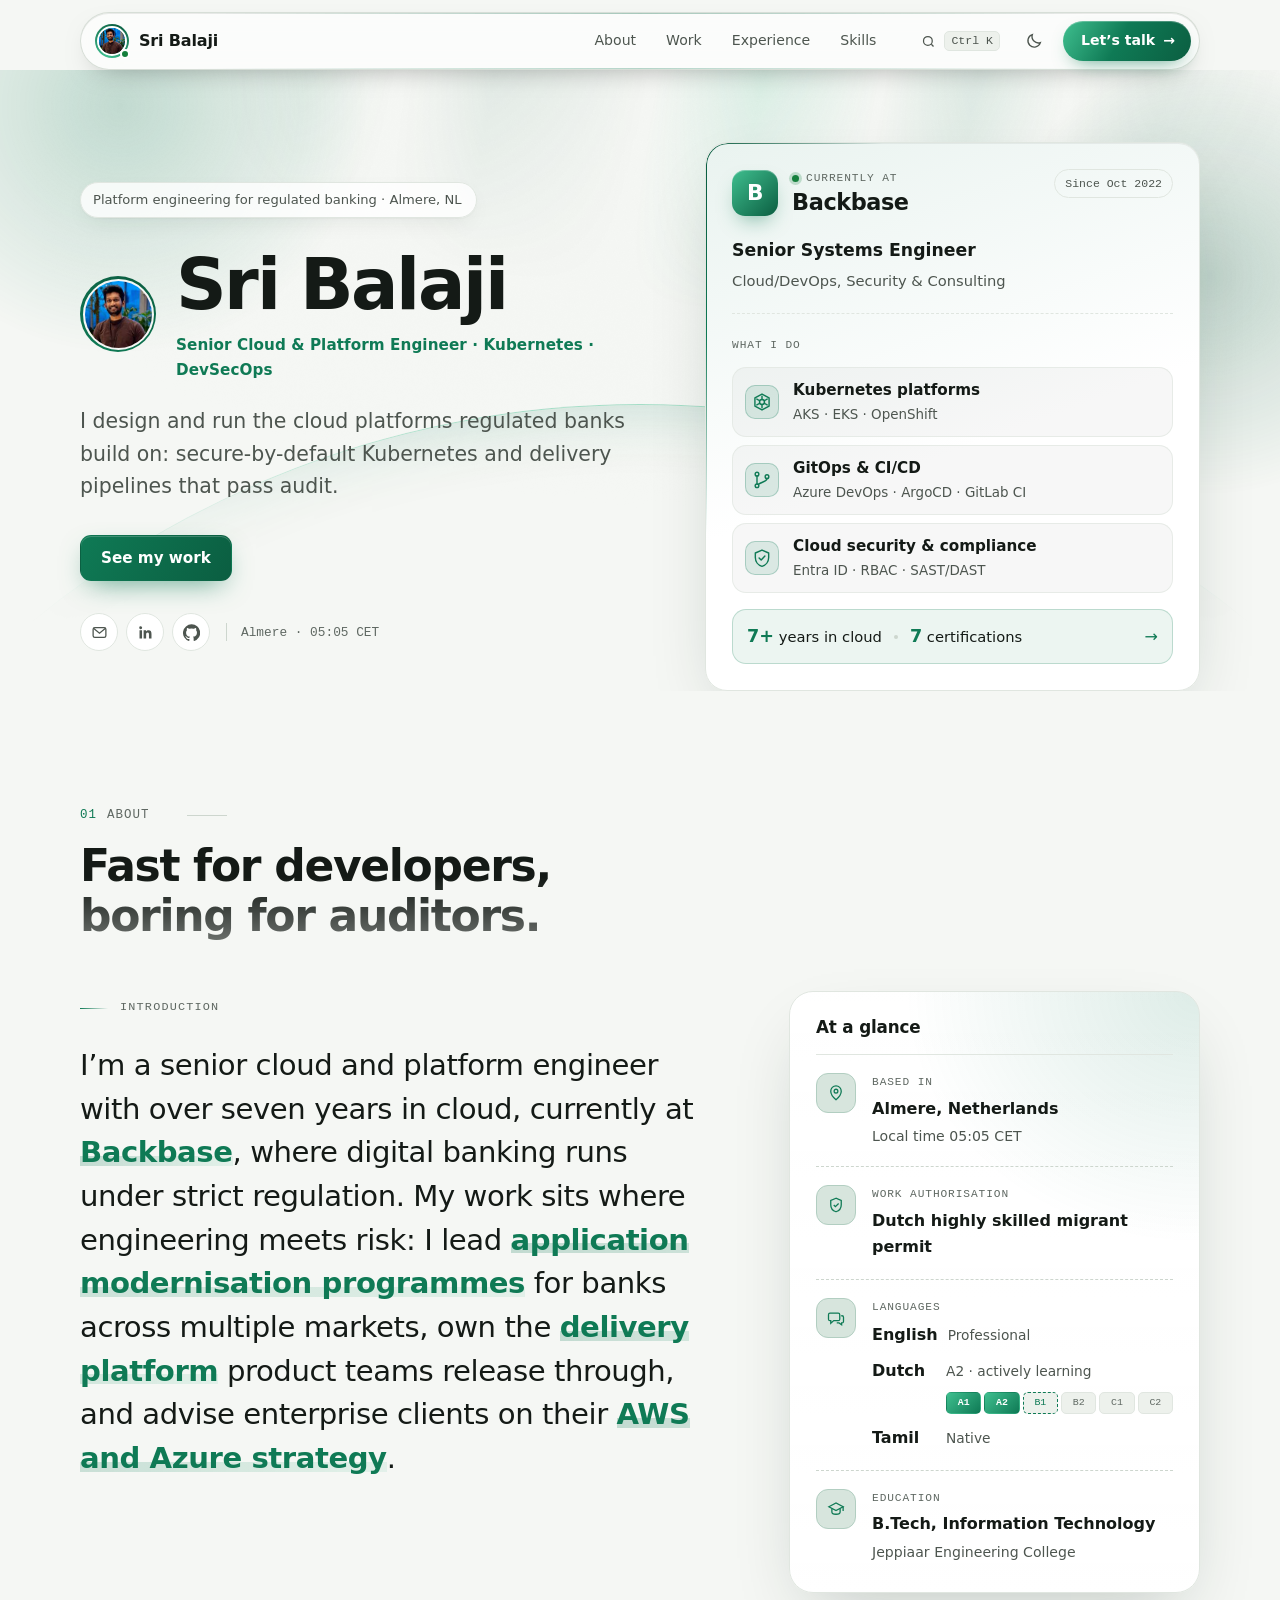
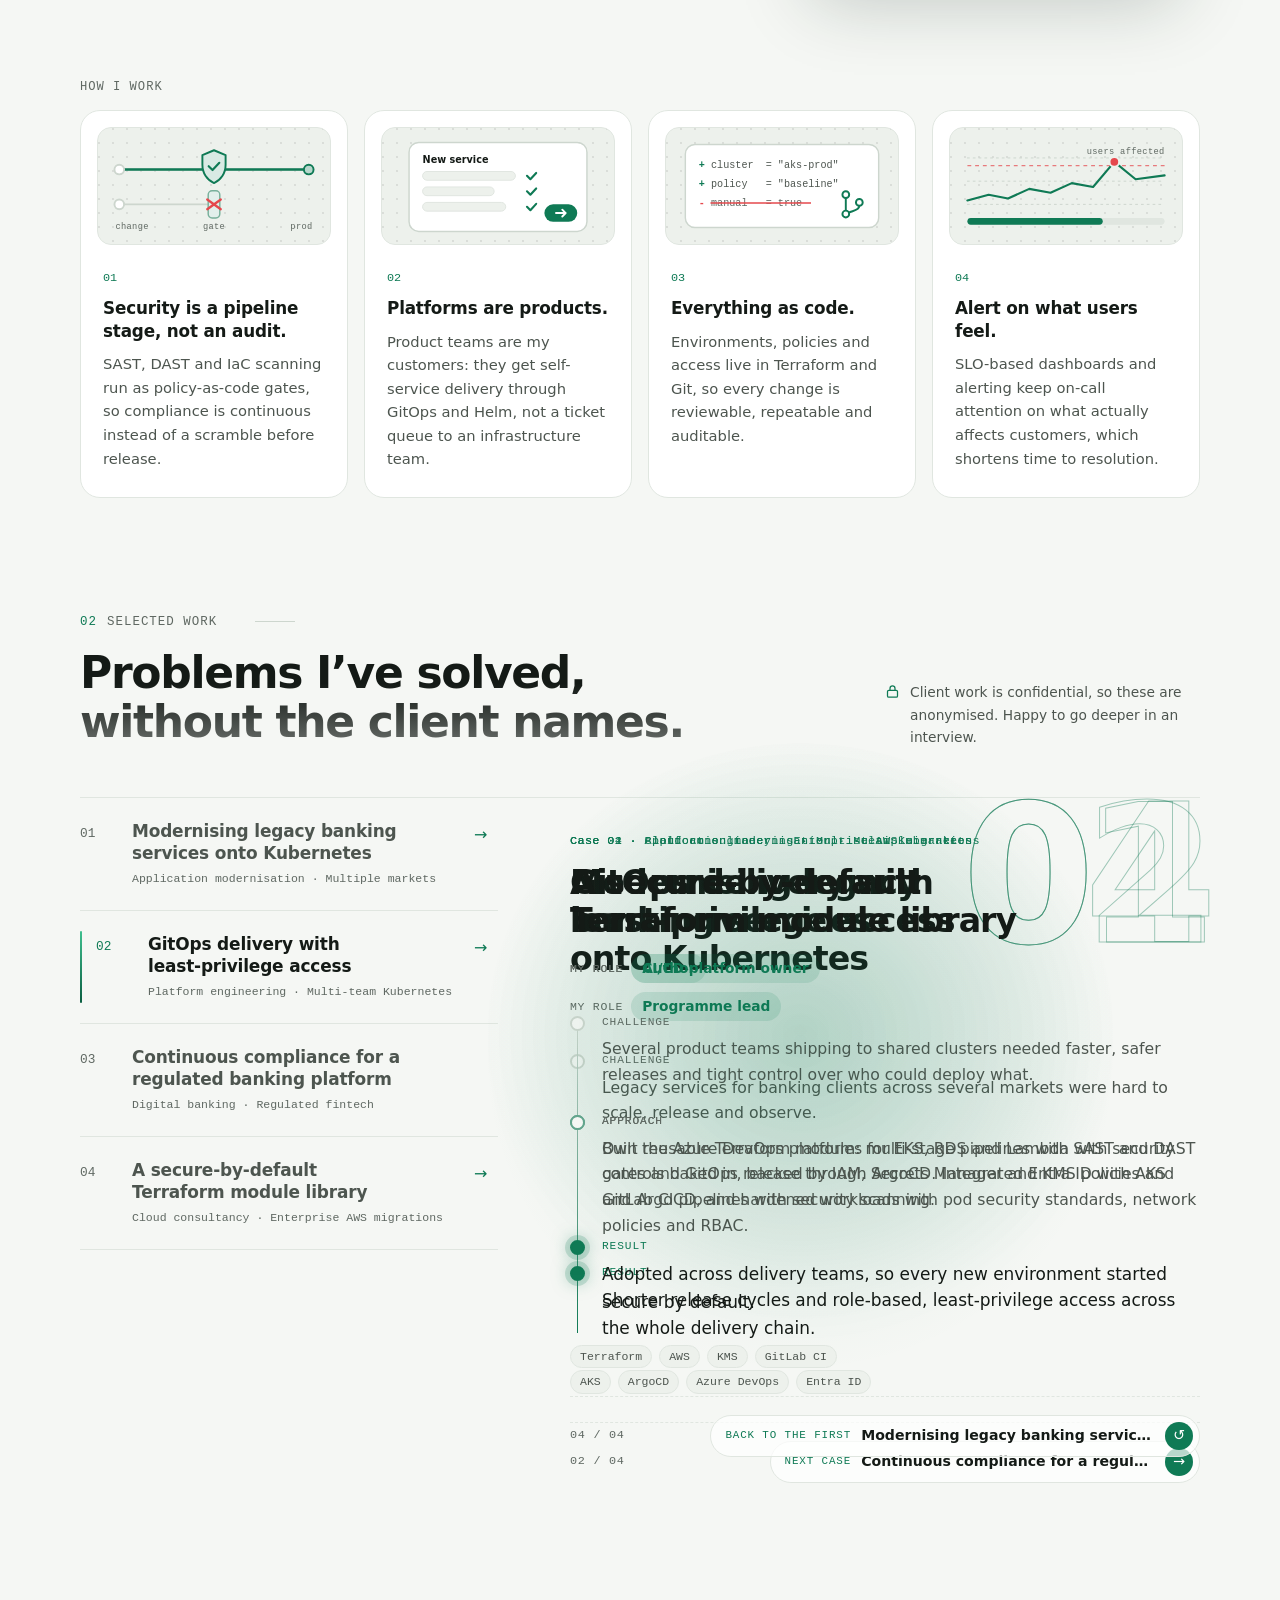
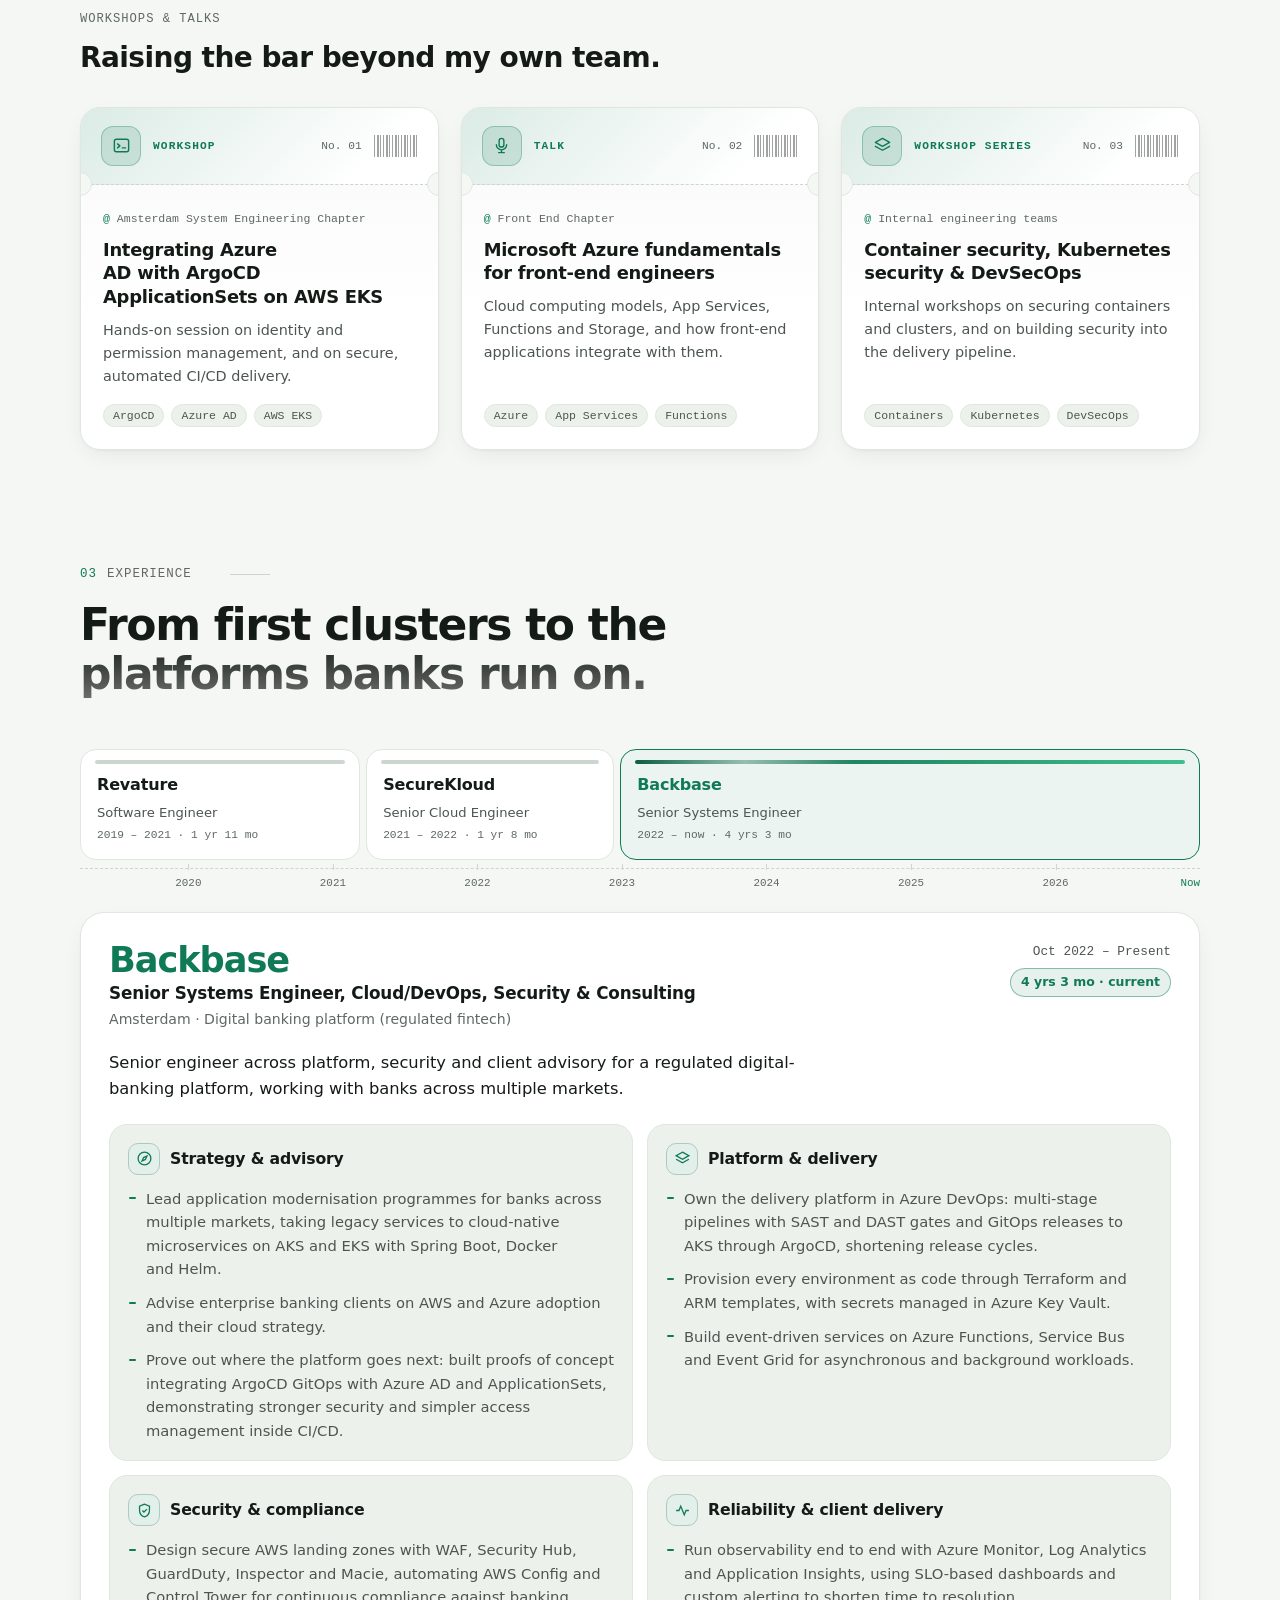
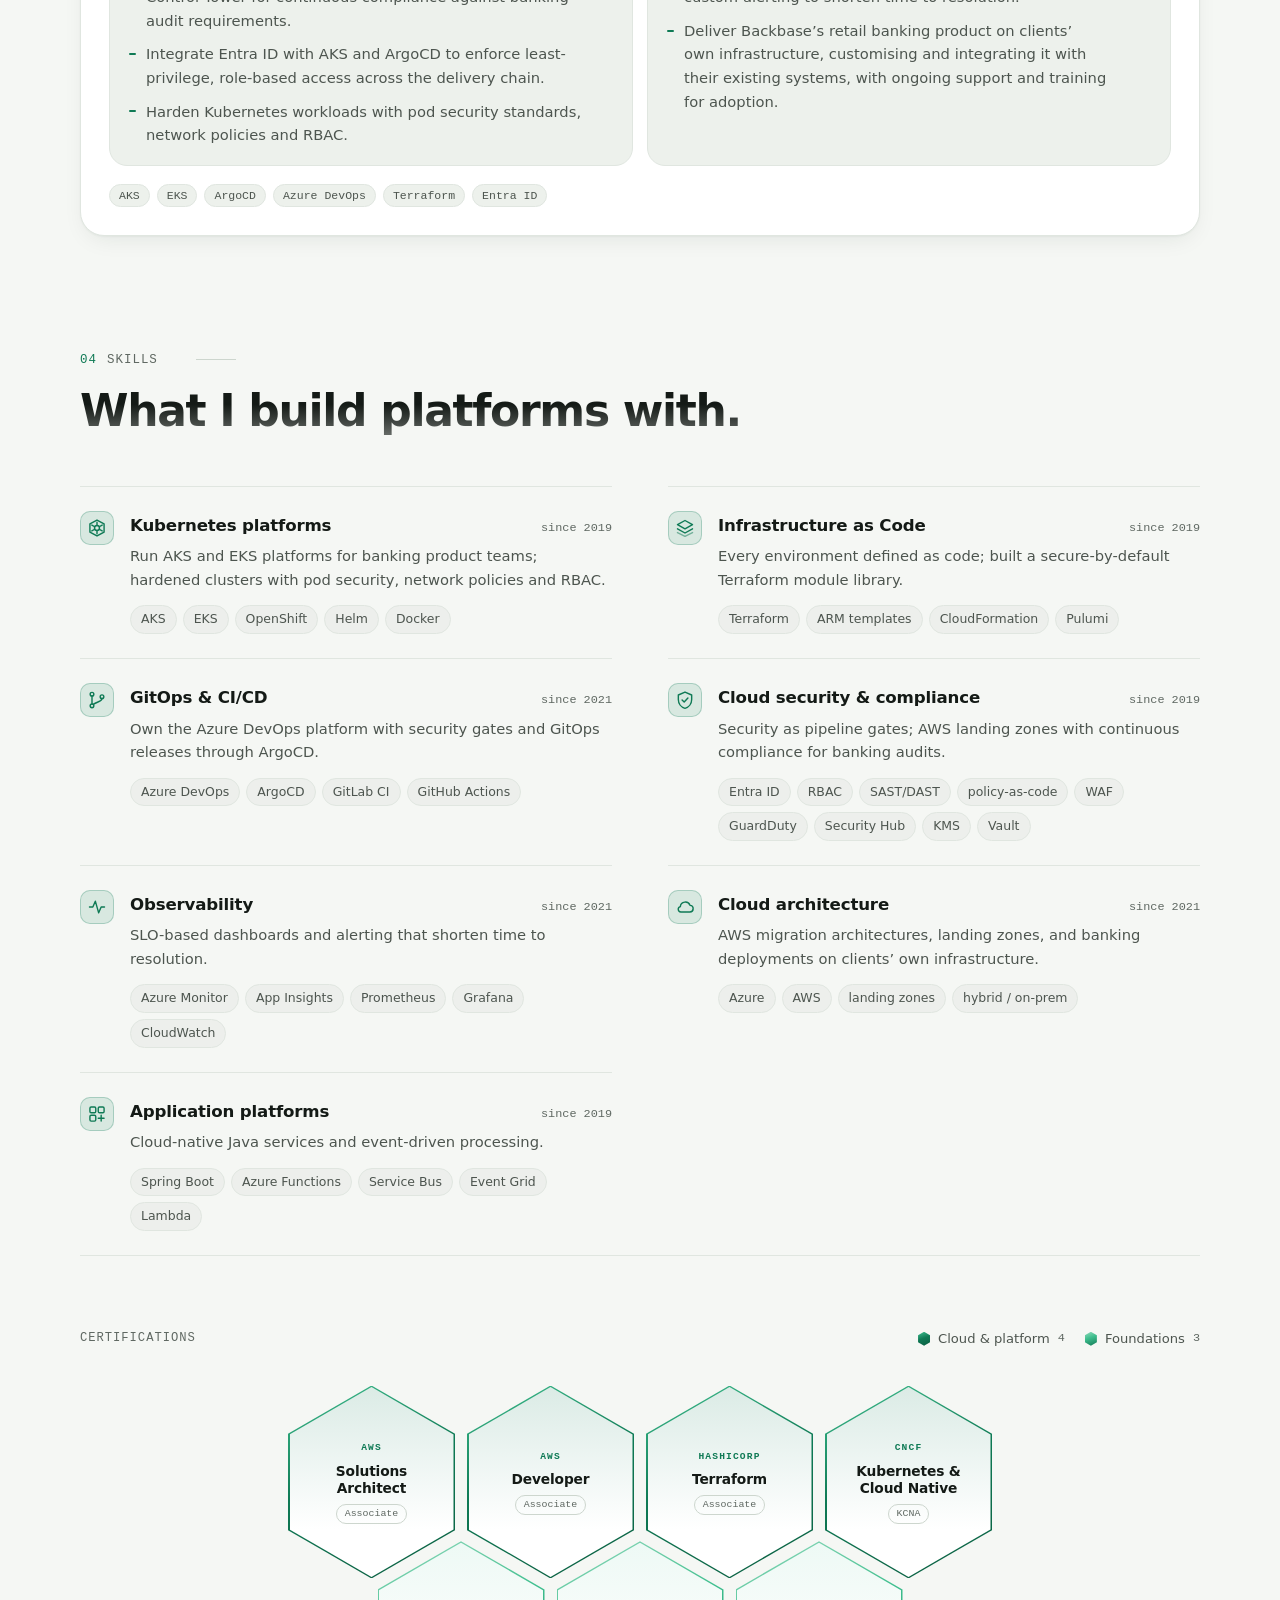
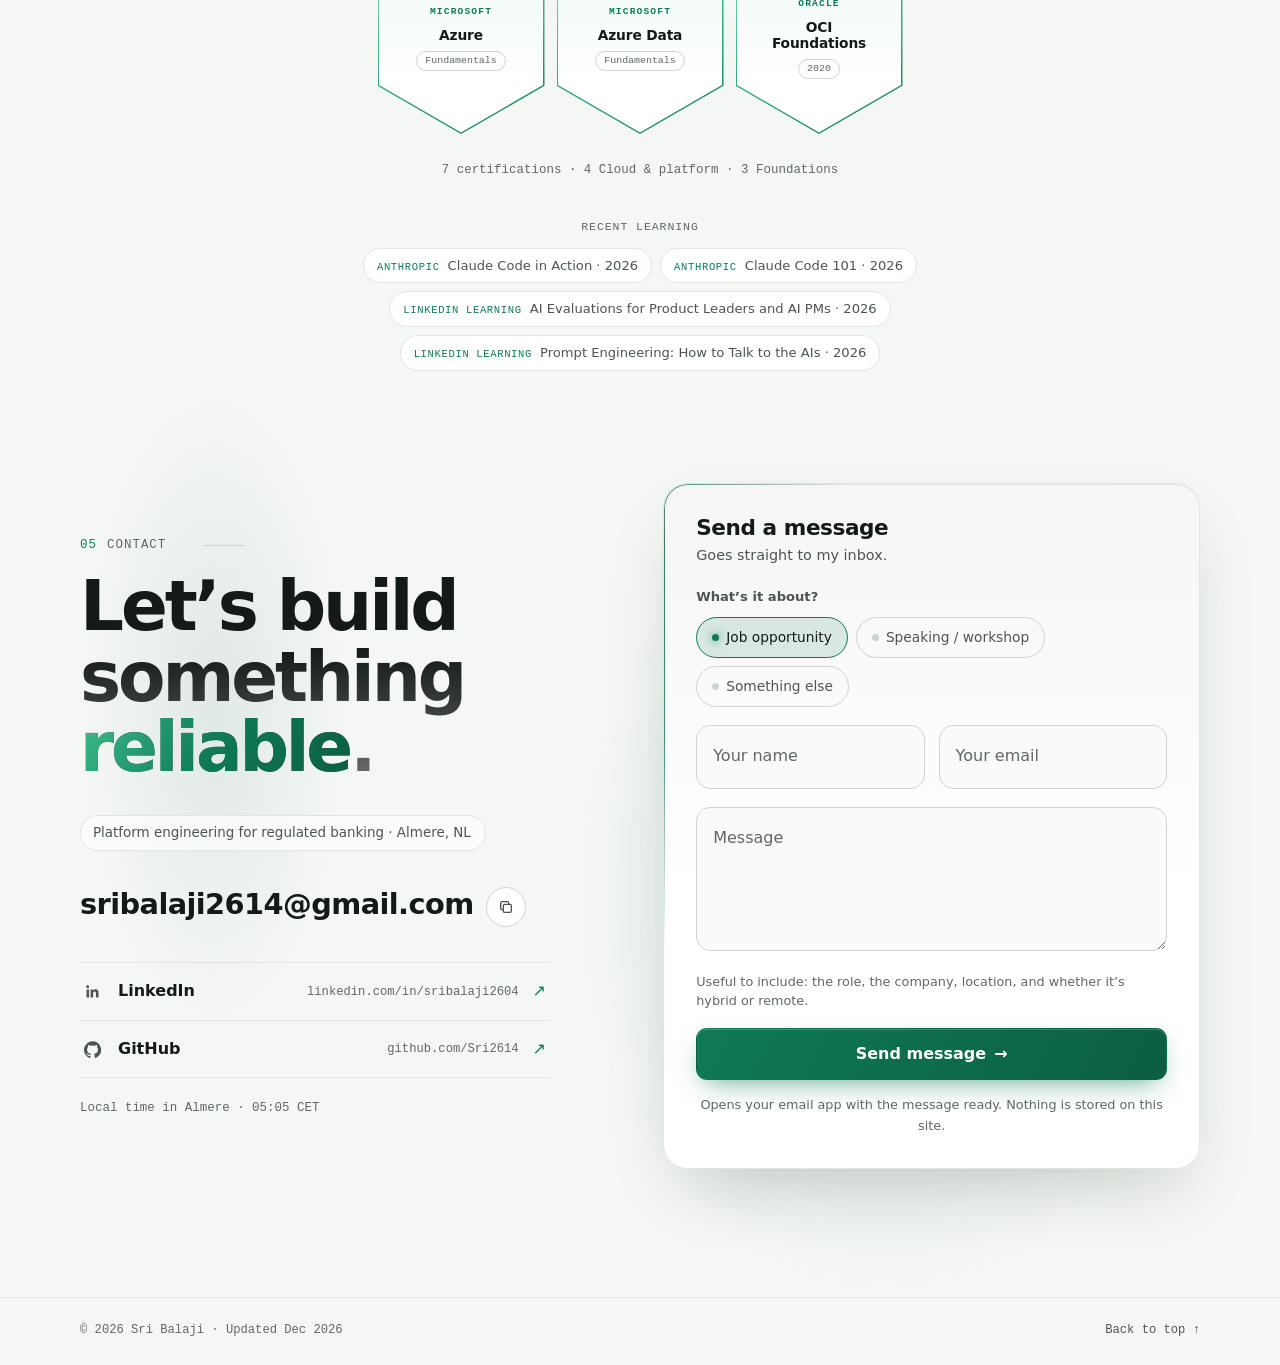
==== commit 3cc6f7f2: "Simplify for recruiters: plain-English hero card, calmer skills, fewer repeats - Hero: role card (cu" ====
--- a/index.html
+++ b/index.html
@@ -6,7 +6,7 @@
   <title>Sri Balaji · Senior Cloud & Platform Engineer</title>
   <meta name="description" content="Sri Balaji is a senior cloud and platform engineer in Almere, Netherlands: Kubernetes on AKS and EKS, Terraform, GitOps and DevSecOps for regulated digital banking.">
   <meta name="author" content="Sri Balaji">
-  <meta name="theme-color" content="#f7f5f0" media="(prefers-color-scheme: light)">
+  <meta name="theme-color" content="#f5f7f4" media="(prefers-color-scheme: light)">
   <meta name="theme-color" content="#0b0c0e" media="(prefers-color-scheme: dark)">
   <meta name="color-scheme" content="light dark">
 
@@ -38,7 +38,7 @@
   }
   </script>
 
-  <link rel="stylesheet" href="styles.css?v=62">
+  <link rel="stylesheet" href="styles.css?v=74">
   <script>
     // Set the theme before first paint: saved choice, else follow the OS.
     (function () {
@@ -57,7 +57,7 @@
 
   <header class="nav" id="nav">
     <div class="wrap nav-inner">
-      <a href="#top" class="brand"><span class="brand-avatar" aria-hidden="true"><img src="photo.jpg" alt="" width="28" height="28" decoding="async"></span><span id="brand"></span></a>
+      <a href="#top" class="brand" id="brand-link"><span class="brand-avatar" aria-hidden="true"><img src="photo.jpg" alt="" width="28" height="28" decoding="async"></span><span class="brand-text"><span id="brand"></span><span class="nav-where" id="nav-where" aria-hidden="true"></span></span></a>
       <nav aria-label="Primary" class="nav-links" id="primary-nav">
         <a href="#about" data-nav="about">About</a>
         <a href="#work" data-nav="work">Work</a>
@@ -125,17 +125,7 @@
             <span class="clock" id="clock"></span>
           </div>
         </div>
-        <figure class="manifest" aria-label="Profile summary as a Kubernetes-style manifest">
-          <div class="manifest-bar">
-            <span class="dots" aria-hidden="true"><i></i><i></i><i></i></span>
-            <span class="manifest-file">engineer.yaml</span>
-            <button class="manifest-copy" id="manifest-copy" type="button">Copy</button>
-          </div>
-          <pre><code id="manifest"></code></pre>
-        </figure>
-      </div>
-      <div class="wrap">
-        <dl class="stats" id="stats"></dl>
+        <aside class="hero-card spot" id="hero-card" aria-label="Current role"></aside>
       </div>
     </section>
 
@@ -151,7 +141,6 @@
             <span class="about-kicker">Introduction</span>
           </div>
           <p class="lede" id="about-lede" lang="en"></p>
-          <div class="about-notes" id="about-notes"></div>
         </div>
         <aside class="glance spot" aria-labelledby="glance-title">
           <div class="glance-head">
@@ -214,8 +203,7 @@
         <p class="label"><span class="idx">04</span> Skills</p>
         <h2>What I build platforms with.</h2>
       </header>
-      <div class="bento" id="bento"></div>
-      <p class="bento-key" id="bento-key"></p>
+      <div class="skills-list" id="skills-list"></div>
       <div class="certs-wall" id="certs">
         <div class="certs-head">
           <h3 class="sub-label">Certifications</h3>
@@ -280,9 +268,10 @@
             </div>
           </div>
           <div class="cf-field">
-            <textarea id="f-msg" name="message" rows="4" required placeholder=" "></textarea>
+            <textarea id="f-msg" name="message" rows="4" required placeholder=" " aria-describedby="cf-hint"></textarea>
             <label for="f-msg">Message</label>
           </div>
+          <p class="cf-hint" id="cf-hint" aria-live="polite"></p>
           <p class="form-error" id="form-error" role="alert" hidden></p>
           <button class="btn primary cf-send" type="submit">Send message <span aria-hidden="true">→</span></button>
           <p class="cf-note" id="compose-out" role="status" aria-live="polite">Opens your email app with the message ready. Nothing is stored on this site.</p>
@@ -292,26 +281,9 @@
   </main>
 
   <footer class="footer">
-    <div class="wrap">
-      <div class="footer-row">
-        <a href="#top" class="footer-brand">
-          <span class="brand-avatar" aria-hidden="true"><img src="photo.jpg" alt="" width="28" height="28" loading="lazy" decoding="async"></span>
-          <span><b id="footer-name"></b><span class="footer-role" id="footer-role"></span></span>
-        </a>
-        <nav class="footer-nav" aria-label="Footer">
-          <a href="#about">About</a>
-          <a href="#work">Work</a>
-          <a href="#experience">Experience</a>
-          <a href="#skills">Skills</a>
-          <a href="#contact">Contact</a>
-        </nav>
-        <div class="footer-social" id="footer-social"></div>
-      </div>
-      <div class="footer-bottom">
-        <span id="footer-text"></span>
-        <span id="footer-location"></span>
-        <a href="#top" class="to-top">Back to top ↑</a>
-      </div>
+    <div class="wrap footer-bottom">
+      <span><span id="footer-text"></span><span class="footer-sep" aria-hidden="true"> · </span><time id="footer-updated"></time></span>
+      <a href="#top" class="to-top">Back to top ↑</a>
     </div>
   </footer>
 
@@ -331,6 +303,11 @@
 
   <div class="toast" id="toast" role="status" aria-live="polite"></div>
 
+  <a class="top-fab" id="top-fab" href="#top" aria-label="Back to top" tabindex="-1">
+    <svg viewBox="0 0 44 44" aria-hidden="true"><circle class="fab-track" cx="22" cy="22" r="20"/><circle class="fab-ring" id="top-ring" cx="22" cy="22" r="20" pathLength="1"/></svg>
+    <svg class="fab-arrow" viewBox="0 0 24 24" width="16" height="16" fill="none" stroke="currentColor" stroke-width="2.2" stroke-linecap="round" stroke-linejoin="round" aria-hidden="true"><path d="M12 19V5m0 0-6 6m6-6 6 6"/></svg>
+  </a>
+
   <noscript>
     <div class="wrap noscript">
       <h1>Sri Balaji</h1>
@@ -339,7 +316,7 @@
     </div>
   </noscript>
 
-  <script src="content.js?v=62"></script>
-  <script src="app.js?v=62"></script>
+  <script src="content.js?v=74"></script>
+  <script src="app.js?v=74"></script>
 </body>
 </html>
--- a/styles.css
+++ b/styles.css
@@ -1,18 +1,18 @@
 /* =========================================================
    Theme tokens. System fonts only: zero third-party requests.
    ========================================================= */
-/* Light: porcelain, ink and emerald. */
+/* Light: cool porcelain, ink and emerald. */
 :root { --hex: polygon(50% 0, 100% 25%, 100% 75%, 50% 100%, 0 75%, 0 25%); }
 :root,
 [data-theme="light"] {
-  --bg: #f7f5f0;
+  --bg: #f5f7f4;
   --surface: #ffffff;
-  --surface-2: #f0ece4;
-  --text: #15141a;
-  --muted: #55524b;
-  --faint: #6b675f;
-  --border: #e6e1d6;
-  --border-strong: #d4cdbf;
+  --surface-2: #edf1ec;
+  --text: #141a16;
+  --muted: #4d554f;
+  --faint: #5f6862;
+  --border: #e0e6e0;
+  --border-strong: #cdd6ce;
   --accent: #0f7a55;
   --accent-2: #0b5e41;
   --accent-glow: #3fbf8f;
@@ -24,11 +24,11 @@
   --radius: 14px;
   --radius-sm: 9px;
   --border-w: 1px;
-  --shadow: 0 1px 2px rgb(40 30 10 / 0.04), 0 8px 24px -8px rgb(40 30 10 / 0.10);
-  --shadow-lg: 0 30px 70px -24px rgb(40 30 10 / 0.28);
+  --shadow: 0 1px 2px rgb(16 40 28 / 0.04), 0 8px 24px -8px rgb(16 40 28 / 0.10);
+  --shadow-lg: 0 30px 70px -24px rgb(16 40 28 / 0.24);
   --blob-opacity: 0.22;
-  --aurora-opacity: 0.7;
-  --grain-opacity: 0.06;
+  --aurora-opacity: 0.42;
+  --grain-opacity: 0.025;
   --code-bg: #0f0f12;
   --code-bar: #17171b;
   --code-border: #26262c;
@@ -327,16 +327,64 @@
 }
 .btn.primary:hover { box-shadow: 0 14px 34px -10px color-mix(in srgb, var(--accent) 80%, transparent), inset 0 1px 0 rgb(255 255 255 / 0.2); }
 
-/* Manifest */
-.manifest {
-  margin: 0; min-width: 0; border-radius: var(--radius); overflow: hidden;
-  background: var(--code-bg); color: var(--code-text);
-  border: var(--border-w) solid var(--code-border); box-shadow: var(--shadow-lg);
-  transform: perspective(1400px) rotateY(-6deg) rotateX(2deg);
-  transition: transform 0.6s cubic-bezier(.2,.8,.2,1);
-}
-.manifest:hover { transform: none; }
-.manifest { position: relative; }
+/* Hero card: the current role in plain English (built by app.js) */
+.hero-card {
+  position: relative; min-width: 0; padding: 26px; border-radius: 22px; overflow: hidden;
+  background: linear-gradient(160deg, color-mix(in srgb, var(--accent) 9%, var(--surface)), var(--surface) 55%);
+  border: 1px solid var(--border);
+  box-shadow: inset 0 1px 0 color-mix(in srgb, var(--text) 6%, transparent), var(--shadow-lg);
+}
+.hc-head { display: flex; align-items: center; gap: 14px; }
+.hc-mono {
+  display: grid; place-items: center; flex: none; width: 46px; height: 46px; border-radius: 13px;
+  background: linear-gradient(135deg, var(--accent-glow), var(--accent-2)); color: var(--accent-ink);
+  font-family: var(--font-head); font-size: 1.35rem; font-weight: 750;
+  box-shadow: 0 10px 24px -12px var(--accent), inset 0 1px 0 rgb(255 255 255 / 0.3);
+}
+.hc-who { flex: 1; min-width: 0; }
+.hc-kicker, .hc-label {
+  margin: 0; font-family: var(--mono); font-size: 0.7rem; letter-spacing: 0.08em; text-transform: uppercase; color: var(--faint);
+}
+.hc-kicker { display: flex; align-items: center; gap: 7px; }
+.hc-kicker i, .hc-open i {
+  width: 7px; height: 7px; border-radius: 50%; flex: none; background: var(--ok);
+  box-shadow: 0 0 0 3px color-mix(in srgb, var(--ok) 22%, transparent);
+}
+.hc-company { margin: 2px 0 0; font-family: var(--font-head); font-size: 1.4rem; font-weight: 700; letter-spacing: -0.02em; line-height: 1.2; }
+.hc-since {
+  flex: none; align-self: flex-start; padding: 4px 10px; border-radius: 999px; border: 1px solid var(--border);
+  font-family: var(--mono); font-size: 0.72rem; color: var(--muted); white-space: nowrap;
+}
+.hc-role { margin: 20px 0 22px; padding-bottom: 20px; border-bottom: 1px dashed var(--border); }
+.hc-title { margin: 0; font-size: 1.08rem; font-weight: 600; }
+.hc-sub { margin: 4px 0 0; font-size: 0.92rem; color: var(--muted); }
+.hc-label { margin-bottom: 12px; }
+.hc-focus { list-style: none; margin: 0; padding: 0; display: grid; gap: 8px; }
+.hc-focus li {
+  display: flex; align-items: center; gap: 14px; padding: 10px 12px; border-radius: 14px;
+  background: color-mix(in srgb, var(--text) 3%, transparent);
+  border: 1px solid color-mix(in srgb, var(--border) 70%, transparent);
+}
+.hc-focus strong { display: block; font-size: 0.95rem; font-weight: 600; }
+.hc-focus span { display: block; margin-top: 1px; font-size: 0.84rem; color: var(--muted); }
+.hc-foot {
+  display: flex; align-items: center; gap: 12px; margin-top: 16px; padding: 12px 14px; border-radius: 14px;
+  color: var(--text); text-decoration: none;
+  background: color-mix(in srgb, var(--accent) 8%, transparent);
+  border: 1px solid color-mix(in srgb, var(--accent) 22%, transparent);
+  transition: background-color 0.2s, border-color 0.2s;
+}
+.hc-foot:hover { background: color-mix(in srgb, var(--accent) 13%, transparent); border-color: color-mix(in srgb, var(--accent) 40%, transparent); }
+.hc-certs { font-size: 0.92rem; white-space: nowrap; }
+.hc-dot { width: 4px; height: 4px; flex: none; border-radius: 50%; background: var(--border-strong); }
+.hc-certs strong { font-family: var(--font-head); font-size: 1.1rem; color: var(--accent); }
+.hc-arrow { margin-left: auto; color: var(--accent); transition: transform 0.2s; }
+.hc-foot:hover .hc-arrow { transform: translateX(3px); }
+.hc-open { display: flex; align-items: center; gap: 9px; margin: 14px 2px 0; font-size: 0.85rem; color: var(--muted); }
+@media (max-width: 600px) {
+  .hero-card { padding: 20px; border-radius: 18px; }
+}
+
 /* Edge light: a conic gradient on its own layer, rotated by the compositor (no per-frame repaint),
    seen only through a 1px ring mask. The .edge element is added by app.js. */
 .edge {
@@ -352,51 +400,6 @@
 .contact-form .edge { opacity: 0.8; }
 .contact-form .edge i { animation-duration: 8s; }
 @keyframes edgeSpin { to { transform: rotate(360deg); } }
-.manifest-bar {
-  display: flex; align-items: center; gap: 12px; padding: 11px 14px;
-  background: var(--code-bar); border-bottom: 1px solid var(--code-border);
-  font-family: var(--mono); font-size: 0.76rem; color: #8b90a0;
-}
-.dots { display: inline-flex; gap: 6px; }
-.dots i { width: 10px; height: 10px; border-radius: 50%; background: #3a3f4d; }
-.dots i:nth-child(1) { background: #ff5f57; }
-.dots i:nth-child(2) { background: #febc2e; }
-.dots i:nth-child(3) { background: #28c840; }
-.manifest-file { flex: 1; }
-.manifest-copy {
-  background: transparent; border: 1px solid var(--code-border); color: #8b90a0;
-  font-family: var(--mono); font-size: 0.72rem; padding: 3px 9px; border-radius: 6px; cursor: pointer;
-}
-.manifest-copy:hover { color: #fff; border-color: #4a5060; }
-.manifest pre {
-  margin: 0; padding: 18px 20px 22px; overflow-x: auto;
-  font-family: var(--mono); font-size: 0.84rem; line-height: 1.75; counter-reset: ln;
-}
-.manifest .ln { counter-increment: ln; }
-.manifest .ln::before {
-  content: counter(ln); display: inline-block; width: 1.6em; margin-right: 1.1em;
-  text-align: right; color: #3d4250; user-select: none;
-}
-.tk-key { color: var(--tk-key); }
-.tk-punc { color: var(--tk-punc); }
-.tk-val { color: var(--tk-val); }
-.tk-list { color: var(--tk-list); }
-.tk-bool { color: var(--tk-bool); }
-.tk-comment { color: var(--tk-comment); font-style: italic; }
-
-/* Stats */
-.stats {
-  display: grid; grid-template-columns: repeat(3, 1fr); margin-top: 72px;
-  border-top: var(--border-w) solid var(--border); border-bottom: var(--border-w) solid var(--border);
-}
-.stat { display: flex; flex-direction: column-reverse; gap: 2px; padding: 26px 24px; }
-.stat + .stat { border-left: var(--border-w) solid var(--border); }
-.stat dd {
-  font-family: var(--font-head); font-size: clamp(1.9rem, 3.6vw, 2.6rem); font-weight: 700; letter-spacing: -0.03em; line-height: 1.1;
-  background: linear-gradient(120deg, var(--text) 30%, var(--accent));
-  -webkit-background-clip: text; background-clip: text; color: transparent;
-}
-.stat dt { font-size: 0.86rem; color: var(--muted); }
 
 /* =========================================================
    Sections
@@ -449,12 +452,6 @@
 .lede .hl .w.lit { color: var(--accent); }
 .lede .hl.lit { background-size: 100% 0.36em; }
 
-.about-notes { display: grid; grid-template-columns: repeat(2, minmax(0, 1fr)); gap: 36px; margin-top: 44px; }
-.about-notes[hidden] { display: none; }
-.note { position: relative; padding-top: 20px; border-top: 1px solid var(--border); }
-.note::before { content: ""; position: absolute; left: 0; top: -1px; width: 48px; height: 1px; background: var(--accent); }
-.note-k { font-family: var(--mono); font-size: 0.74rem; font-weight: 500; letter-spacing: 0.08em; text-transform: uppercase; color: var(--accent); margin: 0 0 10px; }
-.note p { margin: 0; color: var(--muted); font-size: 0.98rem; line-height: 1.7; text-wrap: pretty; }
 
 .glance {
   position: relative; isolation: isolate; overflow: hidden; border-radius: 24px; padding: 26px 26px 10px;
@@ -655,203 +652,11 @@
 .case-panel.active .case-stack { opacity: 1; transition: opacity 0.6s ease 0.85s; }
 
 /* Skills */
-/* Skills bento */
-.bento {
-  display: grid; gap: 16px; grid-template-columns: repeat(4, minmax(0, 1fr));
-  grid-template-areas:
-    "k8s k8s iac   gitops"
-    "k8s k8s sec   sec"
-    "obs cloud apps certs";
-}
-.tile-k8s { grid-area: k8s; } .tile-iac { grid-area: iac; } .tile-gitops { grid-area: gitops; }
-.tile-sec { grid-area: sec; } .tile-obs { grid-area: obs; } .tile-cloud { grid-area: cloud; }
-.tile-apps { grid-area: apps; } .tile-certs { grid-area: certs; }
-.tile {
-  display: flex; flex-direction: column; gap: 14px; overflow: hidden;
-  padding: 22px; border-radius: 22px;
-  background: linear-gradient(180deg, color-mix(in srgb, var(--text) 3%, var(--surface)), var(--surface) 60%);
-  border: var(--border-w) solid var(--border);
-  box-shadow: inset 0 1px 0 color-mix(in srgb, var(--text) 7%, transparent), var(--shadow);
-  transition: transform 0.3s cubic-bezier(.2,.8,.2,1), border-color 0.2s;
-}
-.tile:hover { transform: translateY(-4px); }
-.tile-head { display: flex; align-items: center; gap: 12px; }
 .tile-icon {
   width: 34px; height: 34px; border-radius: 10px; display: grid; place-items: center; flex: none; color: var(--accent);
   background: color-mix(in srgb, var(--accent) 12%, transparent);
   border: 1px solid color-mix(in srgb, var(--accent) 25%, transparent);
 }
-.tile h3 { font-size: 1.04rem; letter-spacing: -0.015em; }
-.tile-tools { margin: 0; font-size: 0.84rem; line-height: 1.55; color: var(--text); }
-.tile-ev { margin: 0; font-size: 0.82rem; line-height: 1.55; color: var(--muted); }
-.tile-foot { margin-top: auto; padding-top: 4px; display: flex; align-items: center; justify-content: space-between; gap: 10px; }
-.tile-since { font-family: var(--mono); font-size: 0.72rem; color: var(--faint); }
-
-/* Illustration well */
-.viz {
-  position: relative; height: 122px; display: grid; place-items: center; overflow: hidden; flex: none;
-  border-radius: 14px; border: 1px solid var(--border);
-  background:
-    radial-gradient(color-mix(in srgb, var(--text) 9%, transparent) 1px, transparent 1px) 0 0 / 14px 14px,
-    color-mix(in srgb, var(--text) 2%, var(--bg));
-}
-
-/* Hero tile: Kubernetes */
-.tile-hero {
-  display: grid; grid-template-columns: minmax(0, 1fr) 236px; grid-template-rows: auto 1fr auto; gap: 18px 20px; padding: 30px;
-  background:
-    radial-gradient(520px circle at 100% 0%, color-mix(in srgb, var(--accent) 16%, transparent), transparent 60%),
-    radial-gradient(420px circle at 0% 100%, color-mix(in srgb, var(--accent-2) 12%, transparent), transparent 60%),
-    linear-gradient(180deg, color-mix(in srgb, var(--text) 3%, var(--surface)), var(--surface) 60%);
-}
-.tile-hero-copy { grid-column: 1 / -1; grid-row: 1; display: flex; flex-direction: column; gap: 12px; max-width: 46ch; }
-.tile-hero h3 { font-size: 1.75rem; letter-spacing: -0.03em; }
-.tile-hero .tile-icon { width: 40px; height: 40px; border-radius: 12px; }
-.tile-hero .tile-tools { font-size: 0.98rem; }
-.tile-hero .viz-k8s { grid-column: 2; grid-row: 2; height: 236px; align-self: end; border: 0; background: none; overflow: visible; }
-.tile-hero-year { grid-column: 1; grid-row: 2; align-self: end; }
-.big-year-kicker { margin: 0 0 4px; font-family: var(--mono); font-size: 0.74rem; letter-spacing: 0.12em; text-transform: uppercase; color: var(--faint); }
-.tile-hero .tile-foot { grid-column: 1 / -1; grid-row: 3; }
-.big-year {
-  margin: 0; font-family: var(--font-head); font-weight: 700; line-height: 1; letter-spacing: -0.05em;
-  font-size: clamp(3.4rem, 8vw, 6rem);
-  background: linear-gradient(120deg, var(--text) 20%, var(--accent) 70%, var(--accent-2));
-  -webkit-background-clip: text; background-clip: text; color: transparent;
-}
-.big-year-label { margin: 8px 0 0; font-size: 0.88rem; color: var(--muted); }
-
-.viz-orbit { width: 100%; height: 100%; overflow: visible; }
-.stop-a { stop-color: var(--accent); } .stop-b { stop-color: var(--accent-2); } .stop-fade { stop-color: var(--accent); stop-opacity: 0; }
-.ring { fill: none; stroke: var(--border-strong); stroke-width: 1; }
-.ring-dash { stroke-dasharray: 3 6; }
-.pod { fill: var(--accent); } .pod-b { fill: var(--accent-2); }
-.node { fill: var(--surface); stroke: var(--accent); stroke-width: 1.5; }
-.core { fill: url(#kgrad); filter: drop-shadow(0 0 14px color-mix(in srgb, var(--accent) 55%, transparent)); }
-.wheel { fill: none; stroke: #fff; stroke-width: 2; stroke-linecap: round; }
-.orbit { transform-box: view-box; transform-origin: 130px 130px; animation: spin 38s linear infinite; }
-.orbit-2 { animation-duration: 64s; animation-direction: reverse; }
-@keyframes spin { to { transform: rotate(360deg); } }
-.orbit-tag {
-  position: absolute; font-family: var(--mono); font-size: 0.68rem; font-weight: 600; padding: 3px 8px; border-radius: 6px;
-  background: var(--surface); border: 1px solid var(--border-strong); color: var(--text);
-}
-.tag-aks { top: 14%; left: -4%; } .tag-eks { bottom: 12%; right: -4%; }
-
-/* IaC: terraform snippet */
-.viz-iac { place-items: stretch; background: var(--code-bg); border-color: var(--code-border); }
-.viz-code { margin: 0; padding: 14px 16px; font-family: var(--mono); font-size: 0.72rem; line-height: 1.7; color: var(--code-text); overflow: hidden; }
-.c-k { color: var(--tk-key); } .c-s { color: var(--tk-val); } .c-b { color: var(--tk-bool); }
-.viz-cursor { display: inline-block; width: 7px; height: 1.05em; margin-left: 3px; vertical-align: -2px; background: var(--code-text); animation: blink 1.1s steps(1) infinite; }
-@keyframes blink { 50% { opacity: 0; } }
-
-/* GitOps: commit -> live */
-.viz-flow { position: relative; width: 100%; padding: 0 12px; }
-.flow-track { position: absolute; top: 5px; left: calc(12px + (100% - 24px) / 8); right: calc(12px + (100% - 24px) / 8); height: 2px; background: var(--border-strong); border-radius: 2px; }
-.flow-pulse {
-  position: absolute; top: -3px; left: 0; width: 44px; height: 8px; border-radius: 4px;
-  background: linear-gradient(90deg, transparent, var(--accent), transparent); animation: travel 4s linear infinite;
-}
-@keyframes travel { from { left: -22px; } to { left: calc(100% - 22px); } }
-.flow-steps { position: relative; display: grid; grid-template-columns: repeat(4, 1fr); }
-.flow-steps li { display: flex; flex-direction: column; align-items: center; gap: 10px; font-family: var(--mono); font-size: 0.66rem; color: var(--faint); }
-.flow-steps i { width: 12px; height: 12px; border-radius: 50%; background: var(--surface); border: 2px solid var(--border-strong); animation: step 4s infinite; }
-.flow-steps li:nth-child(2) i { animation-delay: 1.33s; }
-.flow-steps li:nth-child(3) i { animation-delay: 2.66s; }
-.flow-steps li:nth-child(4) i { animation-delay: 3.9s; }
-@keyframes step {
-  0%, 22%, 100% { border-color: var(--border-strong); background: var(--surface); box-shadow: none; }
-  4%, 14% { border-color: var(--accent); background: var(--accent); box-shadow: 0 0 0 5px color-mix(in srgb, var(--accent) 20%, transparent); }
-}
-
-/* Security: gates in the pipeline */
-.viz-gates {
-  display: flex; align-items: center; justify-content: space-between; gap: 10px; width: 100%; padding: 0 18px;
-  background: linear-gradient(var(--border-strong), var(--border-strong)) center / calc(100% - 36px) 1px no-repeat;
-}
-.gate, .gate-end {
-  position: relative; display: inline-flex; align-items: center; gap: 7px; white-space: nowrap;
-  padding: 6px 10px; border-radius: 9px; font-family: var(--mono); font-size: 0.7rem;
-  background: var(--surface); border: 1px solid var(--border-strong); color: var(--muted);
-}
-.gate-end { color: var(--faint); border-style: dashed; }
-.gate { animation: gate 5s infinite; }
-.gate::before {
-  content: "✓"; display: grid; place-items: center; width: 15px; height: 15px; border-radius: 50%;
-  font-size: 0.6rem; background: var(--border); color: transparent; animation: gatecheck 5s infinite;
-}
-.gate:nth-child(2), .gate:nth-child(2)::before { animation-delay: 0.3s; }
-.gate:nth-child(3), .gate:nth-child(3)::before { animation-delay: 0.9s; }
-.gate:nth-child(4), .gate:nth-child(4)::before { animation-delay: 1.5s; }
-.gate:nth-child(5), .gate:nth-child(5)::before { animation-delay: 2.1s; }
-.gate-deploy { animation: deploy 5s infinite 2.7s; }
-@keyframes gate {
-  0%, 8%, 92%, 100% { border-color: var(--border-strong); color: var(--muted); box-shadow: none; }
-  14%, 80% { border-color: color-mix(in srgb, var(--ok) 60%, var(--border)); color: var(--text); box-shadow: 0 0 0 3px color-mix(in srgb, var(--ok) 12%, transparent); }
-}
-@keyframes gatecheck {
-  0%, 8%, 92%, 100% { background: var(--border); color: transparent; }
-  14%, 80% { background: var(--ok); color: #fff; }
-}
-@keyframes deploy {
-  0%, 8%, 92%, 100% { color: var(--faint); border-color: var(--border-strong); border-style: dashed; }
-  14%, 80% { color: var(--ok); border-color: var(--ok); border-style: solid; }
-}
-
-/* Observability: signal crossing the SLO line */
-.viz-obs { place-items: end stretch; padding-top: 18px; }
-.viz-spark { width: 100%; height: auto; display: block; }
-.slo-line { stroke: #ef4444; stroke-opacity: 0.6; stroke-dasharray: 4 4; stroke-width: 1; }
-.spark-area { fill: url(#sgrad); opacity: 0.3; }
-.spark-line { fill: none; stroke: var(--accent); stroke-width: 2; stroke-linejoin: round; stroke-dasharray: 1; stroke-dashoffset: 1; animation: draw 5s ease-out infinite; }
-.spark-alert { fill: #ef4444; transform-box: fill-box; transform-origin: center; animation: alertdot 5s infinite; }
-@keyframes draw { 0% { stroke-dashoffset: 1; } 55%, 100% { stroke-dashoffset: 0; } }
-@keyframes alertdot { 0%, 44% { opacity: 0; transform: scale(0.4); } 50% { opacity: 1; transform: scale(1.4); } 58%, 96% { opacity: 1; transform: scale(1); } 100% { opacity: 0; } }
-.slo-tag, .alert-tag { position: absolute; top: 8px; font-family: var(--mono); font-size: 0.62rem; padding: 1px 6px; border-radius: 5px; }
-.slo-tag { left: 10px; color: #ef4444; border: 1px dashed color-mix(in srgb, #ef4444 50%, transparent); }
-.alert-tag { right: 10px; color: #fff; background: #ef4444; animation: alerttag 5s infinite; }
-@keyframes alerttag { 0%, 46% { opacity: 0; transform: translateY(4px); } 52%, 96% { opacity: 1; transform: none; } 100% { opacity: 0; } }
-
-/* Cloud: azure / aws / on-prem */
-.viz-net { width: 100%; max-width: 230px; padding: 0 8px; }
-.link { fill: none; stroke: var(--accent); stroke-width: 1.5; stroke-dasharray: 4 5; opacity: 0.8; animation: dash 1.2s linear infinite; }
-.link-b { stroke: var(--accent-2); }
-@keyframes dash { to { stroke-dashoffset: -18; } }
-.net-node { fill: var(--surface); stroke: var(--border-strong); }
-.net-onprem { stroke-dasharray: 3 3; }
-.net-label { font-family: var(--mono); font-size: 11px; fill: var(--text); text-anchor: middle; }
-
-/* Apps: event-driven flow */
-.viz-events { display: flex; flex-direction: column; align-items: center; }
-.ev-box { font-family: var(--mono); font-size: 0.68rem; padding: 4px 12px; border-radius: 8px; border: 1px solid var(--border-strong); background: var(--surface); color: var(--muted); }
-.ev-fn { color: var(--text); border-color: color-mix(in srgb, var(--accent) 55%, var(--border)); box-shadow: 0 0 0 3px color-mix(in srgb, var(--accent) 10%, transparent); }
-.ev-link { position: relative; width: 2px; height: 16px; background: var(--border-strong); }
-.ev-link i { position: absolute; left: -2px; top: 0; width: 6px; height: 6px; border-radius: 50%; background: var(--accent); animation: drop 1.6s linear infinite; }
-.ev-link:nth-of-type(4) i { animation-delay: 0.8s; }
-@keyframes drop { 0% { top: -3px; opacity: 0; } 20% { opacity: 1; } 100% { top: 13px; opacity: 0; } }
-
-/* Certifications as credential cards */
-.creds { display: grid; gap: 10px; }
-.cred {
-  position: relative; display: grid; gap: 2px; overflow: hidden; padding: 11px 14px 11px 17px; border-radius: 12px;
-  background: linear-gradient(135deg, color-mix(in srgb, var(--accent) 9%, var(--surface)), var(--surface));
-  border: 1px solid var(--border);
-}
-.cred::before { content: ""; position: absolute; left: 0; top: 0; bottom: 0; width: 3px; background: linear-gradient(var(--accent), var(--accent-2)); }
-.cred::after {
-  content: ""; position: absolute; inset: 0; transform: translateX(-100%);
-  background: linear-gradient(110deg, transparent 35%, color-mix(in srgb, var(--text) 8%, transparent) 50%, transparent 65%);
-  animation: shimmer 7s ease-in-out infinite;
-}
-.cred:nth-child(2)::after { animation-delay: 0.4s; }
-.cred:nth-child(3)::after { animation-delay: 0.8s; }
-@keyframes shimmer { 0%, 70% { transform: translateX(-100%); } 90%, 100% { transform: translateX(100%); } }
-.cred-issuer { font-family: var(--mono); font-size: 0.64rem; letter-spacing: 0.08em; text-transform: uppercase; color: var(--accent); }
-.cred-name { font-size: 0.84rem; font-weight: 600; line-height: 1.35; }
-
-.role-dots { display: inline-flex; gap: 5px; flex: none; }
-.role-dot { width: 9px; height: 9px; border-radius: 50%; border: 1.5px solid var(--border-strong); }
-.role-dot.on { background: var(--accent); border-color: var(--accent); box-shadow: 0 0 8px color-mix(in srgb, var(--accent) 50%, transparent); }
-.bento-key { display: flex; align-items: center; gap: 10px; margin: 18px 0 0; font-size: 0.82rem; color: var(--faint); }
 
 .chips { display: flex; flex-wrap: wrap; gap: 7px; }
 .chips li {
@@ -905,7 +710,6 @@
 .xp-summary { margin: 18px 0 0; max-width: 70ch; font-size: 1.02rem; line-height: 1.6; text-wrap: pretty; }
 .xp-themes { display: grid; grid-template-columns: repeat(2, minmax(0, 1fr)); gap: 14px; margin-top: 22px; }
 .xp-theme { padding: 18px 18px 8px; border-radius: 18px; background: var(--surface-2); border: 1px solid var(--border); }
-.xp-theme-head { display: flex; align-items: center; gap: 10px; margin-bottom: 12px; }
 .xp-theme-icon {
   display: grid; place-items: center; width: 32px; height: 32px; border-radius: 10px; flex: none; color: var(--accent);
   background: color-mix(in srgb, var(--accent) 12%, var(--surface)); border: 1px solid color-mix(in srgb, var(--accent) 25%, var(--border));
@@ -1086,35 +890,11 @@
 .cf-note { margin: -4px 0 0; text-align: center; font-size: 0.8rem; color: var(--faint); }
 .contact-form.sent .cf-note { color: var(--ok); font-weight: 500; }
 
-/* Footer */
-.footer { border-top: var(--border-w) solid var(--border); padding: 34px 0 28px; font-size: 0.85rem; color: var(--faint); }
-.footer-row { display: flex; align-items: center; gap: 20px 28px; }
-.footer-brand { display: flex; align-items: center; gap: 12px; color: var(--text); text-decoration: none; }
-.footer-brand b { display: block; font-size: 0.98rem; }
-.footer-role { display: block; font-size: 0.8rem; color: var(--faint); }
-.footer-nav { display: flex; flex-wrap: wrap; gap: 6px 22px; margin: 0 auto; font-size: 0.9rem; }
-.footer-nav a { color: var(--muted); text-decoration: none; transition: color 0.2s; }
-.footer-nav a:hover { color: var(--accent); }
-.footer-social { display: flex; gap: 8px; }
-.footer-social .icon-btn { border-color: var(--border); background: var(--surface); }
-.footer-bottom {
-  display: flex; flex-wrap: wrap; justify-content: space-between; gap: 8px 24px; margin-top: 26px; padding-top: 18px;
-  border-top: 1px solid var(--border); font-family: var(--mono); font-size: 0.76rem;
-}
+/* Footer: a single quiet line */
+.footer { border-top: var(--border-w) solid var(--border); padding: 22px 0 26px; color: var(--faint); }
+.footer-bottom { display: flex; flex-wrap: wrap; justify-content: space-between; gap: 8px 24px; font-family: var(--mono); font-size: 0.76rem; }
 .to-top { color: var(--muted); text-decoration: none; }
 .to-top:hover { color: var(--accent); }
-@media (max-width: 860px) {
-  .footer-row { flex-wrap: wrap; }
-  .footer-nav { order: 3; width: 100%; margin: 0; }
-  .footer-social { margin-left: auto; }
-}
-@media (max-width: 600px) {
-  .footer-row { flex-direction: column; text-align: center; gap: 18px; }
-  .footer-brand { flex-direction: column; gap: 8px; }
-  .footer-nav { order: 0; justify-content: center; }
-  .footer-social { margin: 0; }
-  .footer-bottom { flex-direction: column; align-items: center; text-align: center; }
-}
 
 /* =========================================================
    Command palette + toast
@@ -1166,20 +946,23 @@
 .idle *, .idle *::before, .idle *::after { animation-play-state: paused !important; }
 
 /* Scroll-linked depth on the hero (progressive enhancement) */
+/* Desktop only: on phones the hero is taller than the screen, so fading it would dim content still being read. */
 @supports (animation-timeline: scroll()) {
+@media (min-width: 861px) {
   .hero-bg { animation: heroDrift linear both; animation-timeline: scroll(root); animation-range: 0 700px; }
   .hero-grid { animation: heroEase linear both; animation-timeline: scroll(root); animation-range: 0 760px; }
+}
   @keyframes heroDrift { to { transform: translateY(140px); opacity: 0.35; } }
   @keyframes heroEase { to { transform: translateY(-36px) scale(0.975); opacity: 0.35; } }
 }
 
 /* Hero entrance */
-.hero-copy > *, .manifest { animation: rise 0.8s cubic-bezier(.2,.8,.2,1) both; }
+.hero-copy > *, .hero-card { animation: rise 0.8s cubic-bezier(.2,.8,.2,1) both; }
 .hero-copy > :nth-child(2) { animation-delay: 60ms; }
 .hero-copy > :nth-child(3) { animation-delay: 120ms; }
 .hero-copy > :nth-child(4) { animation-delay: 180ms; }
 .hero-copy > :nth-child(5) { animation-delay: 240ms; }
-.manifest { animation-delay: 200ms; }
+.hero-card { animation-delay: 200ms; }
 @keyframes rise { from { opacity: 0; translate: 0 16px; } to { opacity: 1; translate: 0 0; } }
 
 
@@ -1190,23 +973,12 @@
 .hero h1 .char { display: inline-block; animation: charRise 0.9s cubic-bezier(.2,.8,.2,1) both; animation-delay: calc(120ms + var(--i) * 38ms); }
 @keyframes charRise { from { opacity: 0; transform: translateY(0.45em) rotate(4deg); filter: blur(6px); } to { opacity: 1; transform: none; filter: none; } }
 
-/* YAML lines type in */
-.manifest .ln { animation: lineIn 0.45s ease both; animation-delay: calc(550ms + var(--i) * 75ms); }
-@keyframes lineIn { from { opacity: 0; } to { opacity: 1; } }
 
 /* Section label line draws in */
 .reveal .label::after { transform: scaleX(0); transform-origin: left; transition: transform 0.9s cubic-bezier(.2,.8,.2,1) 0.25s; }
 .reveal.in .label::after { transform: none; }
 
 .btn.primary { transition: transform 0.25s cubic-bezier(.2,.8,.2,1), box-shadow 0.2s; }
-
-/* Certified tile extras */
-.count-badge {
-  margin-left: auto; font-family: var(--mono); font-size: 0.74rem; font-weight: 600; padding: 2px 9px; border-radius: 999px;
-  background: color-mix(in srgb, var(--accent) 14%, transparent); color: var(--accent);
-}
-.tile-more { margin-top: auto; font-size: 0.84rem; font-weight: 600; color: var(--accent); text-decoration: none; }
-.tile-more:hover { text-decoration: underline; text-underline-offset: 3px; }
 
 /* Certifications: a honeycomb of badges */
 .certs-wall { margin-top: 72px; scroll-margin-top: 100px; }
@@ -1269,19 +1041,15 @@
    ========================================================= */
 @media (max-width: 1020px) {
   .hero-grid { grid-template-columns: 1fr; gap: 48px; }
-  .manifest { transform: none; max-width: 620px; }
+  .hero-card { max-width: 620px; }
   .principles { grid-template-columns: repeat(2, minmax(0, 1fr)); }
   .showcase { column-gap: 40px; }
-  .bento { grid-template-columns: repeat(2, minmax(0, 1fr)); grid-template-areas: "k8s k8s" "iac gitops" "sec sec" "obs cloud" "apps certs"; }
-  .tile-hero { grid-template-columns: minmax(0, 1fr) 210px; }
-  .tile-hero .viz-k8s { height: 210px; }
   .contact-grid { grid-template-columns: 1fr; gap: 52px; }
 }
 @media (max-width: 860px) {
   .nav-links { display: none; }
   .menu-btn { display: inline-grid; }
   .about-grid { grid-template-columns: 1fr; gap: 44px; }
-  .about-notes { grid-template-columns: 1fr; gap: 28px; }
   .showcase { grid-template-columns: 1fr; grid-template-rows: none; }
   .case-tab { grid-row: auto; }
   .case-tab.active .case-tab-arrow { transform: rotate(90deg); }
@@ -1305,20 +1073,7 @@
   .avatar-ring { width: 60px; height: 60px; }
   .eyebrow { font-size: 0.86rem; }
   .hero-cta .btn { flex: 1 1 auto; }
-  .manifest pre { font-size: 0.76rem; padding: 14px 14px 18px; }
-  .stats { margin-top: 52px; }
-  .stat { padding: 20px 16px; }
-  .stats { grid-template-columns: 1fr; }
-  .stat + .stat { border-left: 0; border-top: var(--border-w) solid var(--border); }
-  .stat { flex-direction: row-reverse; justify-content: flex-end; align-items: baseline; gap: 14px; padding: 16px 4px; }
   .principles { grid-template-columns: 1fr; }
-  .bento { grid-template-columns: 1fr; grid-template-areas: "k8s" "iac" "gitops" "sec" "obs" "cloud" "apps" "certs"; }
-  .tile-hero { padding: 24px; grid-template-columns: 1fr; grid-template-rows: none; }
-  .tile-hero > * { grid-column: 1 !important; grid-row: auto !important; }
-  .tile-hero .viz-k8s { order: -1; width: 210px; height: 210px; justify-self: center; }
-  .tile-hero-copy { order: 0; }
-  .viz-gates { flex-wrap: wrap; justify-content: center; background: none; padding: 10px; }
-  .viz { height: auto; min-height: 118px; }
   .case-flow { padding-left: 28px; }
   .flow-dot { left: -28px; }
   .section { padding-top: 72px; }
@@ -1375,35 +1130,187 @@
 }
 @media (prefers-reduced-motion: reduce) { .plan::after { transform: none !important; } }
 
+/* Experience theme headings double as toggles on phones */
+.xp-theme-head { display: flex; align-items: center; gap: 10px; width: 100%; margin-bottom: 12px; padding: 0; border: 0; background: none; color: inherit; font: inherit; text-align: left; cursor: default; }
+.xp-chevron { display: none; }
+.snap-dots { display: none; }
+
+/* =========================================================
+   Phones: shorter page (carousels and collapsed themes)
+   ========================================================= */
+@media (max-width: 600px) {
+  /* Swipeable card rows with a peek of the next card */
+  .principles, .passes {
+    display: grid; grid-auto-flow: column; grid-auto-columns: 86%; grid-template-columns: none; grid-template-areas: none;
+    gap: 12px; overflow-x: auto; overscroll-behavior-x: contain; scroll-snap-type: x mandatory; scroll-padding: 0 16px;
+    margin: 0 -16px; padding: 4px 16px 6px; scrollbar-width: none;
+  }
+  .principles::-webkit-scrollbar, .passes::-webkit-scrollbar { display: none; }
+  .principles > *, .passes > * { scroll-snap-align: start; grid-area: auto !important; max-width: none; }
+  .snap-dots { display: flex; justify-content: center; gap: 6px; margin-top: 14px; }
+  .snap-dots i { width: 6px; height: 6px; border-radius: 999px; background: var(--border-strong); transition: width 0.25s, background-color 0.25s; }
+  .snap-dots i.on { width: 18px; background: var(--accent); }
+
+  /* Experience: Backbase areas collapse to their headings */
+  .xp-themes { gap: 10px; }
+  .xp-theme { padding: 14px 14px 4px; }
+  .xp-theme-head { cursor: pointer; margin-bottom: 10px; }
+  .xp-theme.collapsed { padding-bottom: 4px; }
+  .xp-theme.collapsed .xp-list { display: none; }
+  .xp-chevron { display: block; margin-left: auto; width: 8px; height: 8px; border-right: 2px solid var(--muted); border-bottom: 2px solid var(--muted); transform: rotate(45deg); transition: transform 0.25s; }
+  .xp-theme:not(.collapsed) .xp-chevron { transform: rotate(-135deg); }
+}
+
 /* Touch screens: comfortable tap targets; phones: no label text below ~11px. */
 @media (pointer: coarse) {
-  .manifest-copy, .tile-more, .to-top, .footer-nav a { display: inline-flex; align-items: center; min-height: 40px; min-width: 44px; justify-content: center; }
-  .tile-more { justify-content: flex-start; }
+  .to-top { display: inline-flex; align-items: center; min-height: 40px; min-width: 44px; justify-content: center; }
 }
 @media (max-width: 600px) {
-  .hex-issuer, .hex-tier, .cred-issuer { font-size: 0.7rem; }
+  .hex-issuer, .hex-tier { font-size: 0.7rem; }
 }
 
 @media (prefers-reduced-motion: reduce) {
   *, *::before, *::after { animation: none !important; transition: none !important; }
   html { scroll-behavior: auto; }
-  .manifest { transform: none; }
 }
 
 /* =========================================================
    Print: the page doubles as a clean one-column CV.
    ========================================================= */
+/* =========================================================
+   Theme switch, back to top, section links, phone nav label
+   ========================================================= */
+/* The new theme grows as a circle from the toggle (see switchTheme in app.js). */
+::view-transition-old(root), ::view-transition-new(root) { animation: none; mix-blend-mode: normal; }
+::view-transition-old(root) { z-index: 1; }
+::view-transition-new(root) { z-index: 2; }
+.theme-switching *, .theme-switching *::before, .theme-switching *::after { transition: none !important; }
+
+.top-fab {
+  position: fixed; right: calc(20px + env(safe-area-inset-right)); bottom: calc(20px + env(safe-area-inset-bottom)); z-index: 70;
+  display: grid; place-items: center; width: 46px; height: 46px; border-radius: 50%;
+  color: var(--text); text-decoration: none;
+  background: color-mix(in srgb, var(--surface) 80%, transparent);
+  -webkit-backdrop-filter: blur(14px); backdrop-filter: blur(14px);
+  box-shadow: 0 0 0 1px color-mix(in srgb, var(--border-strong) 80%, transparent), 0 14px 30px -14px rgb(0 0 0 / 0.5);
+  opacity: 0; transform: translateY(14px) scale(0.9); pointer-events: none;
+  transition: opacity 0.25s, transform 0.3s cubic-bezier(.2,.8,.2,1);
+}
+.top-fab.show { opacity: 1; transform: none; pointer-events: auto; }
+.top-fab > svg:first-child { position: absolute; inset: 0; width: 100%; height: 100%; transform: rotate(-90deg); }
+.fab-track, .fab-ring { fill: none; stroke-width: 2; }
+.fab-track { stroke: transparent; }
+.fab-ring { stroke: var(--accent); stroke-linecap: round; stroke-dasharray: 1; stroke-dashoffset: 1; }
+.fab-arrow { transition: transform 0.2s; }
+.top-fab:hover .fab-arrow { transform: translateY(-2px); }
+.top-fab:hover { color: var(--accent); }
+
+.label-link {
+  display: inline-grid; place-items: center; width: 24px; height: 24px; margin: 0 -4px 0 -2px; padding: 0;
+  border: 0; border-radius: 6px; background: none; color: var(--faint); cursor: pointer;
+  opacity: 0; transition: opacity 0.2s, color 0.2s, background-color 0.2s;
+}
+.section-head:hover .label-link, .contact-copy:hover .label-link, .label-link:focus-visible { opacity: 1; }
+.label-link:hover { color: var(--accent); background: color-mix(in srgb, var(--accent) 12%, transparent); }
+@media (hover: none) { .label-link { opacity: 0.7; } }
+
+.brand-text { display: flex; flex-direction: column; line-height: 1.15; }
+.nav-where { display: none; }
+@media (max-width: 860px) {
+  .brand.has-where .nav-where {
+    display: block; font-family: var(--mono); font-size: 0.64rem; font-weight: 500; letter-spacing: 0.08em; text-transform: uppercase; color: var(--accent);
+  }
+  .nav-where.swap { animation: whereIn 0.35s cubic-bezier(.2,.8,.2,1); }
+}
+@keyframes whereIn { from { opacity: 0; transform: translateY(4px); } to { opacity: 1; transform: none; } }
+@media (prefers-reduced-motion: reduce) { .nav-where.swap { animation: none; } .top-fab { transition: opacity 0.2s; } }
+
+/* Hero background drifts against the cursor (vars set by app.js; blob-b and aurora move less, for depth) */
+.blob, .aurora { translate: calc(var(--px, 0) * -40px) calc(var(--py, 0) * -30px); transition: translate 1.4s cubic-bezier(.2,.8,.2,1); }
+.blob-b { translate: calc(var(--px, 0) * 26px) calc(var(--py, 0) * 20px); }
+.aurora { translate: calc(var(--px, 0) * -18px) 0; }
+
+/* Phones: the nav slides up out of the way while reading down */
+@media (max-width: 860px) {
+  .nav { transition: transform 0.35s cubic-bezier(.2,.8,.2,1); }
+  .nav.nav-away { transform: translateY(calc(-100% - 6px)); }
+  .nav.nav-away .nav-inner { pointer-events: none; }
+}
+
+/* Arriving at a section from a link: soft glow, the number pops, the line sweeps */
+.section-head, .contact-copy { position: relative; isolation: isolate; }
+.section-head::before, .contact-copy::before {
+  content: ""; position: absolute; inset: -50px -60px -40px -90px; z-index: -1; pointer-events: none; opacity: 0;
+  background: radial-gradient(closest-side at 32% 45%, color-mix(in srgb, var(--accent) 16%, transparent), transparent);
+}
+.arrived::before { animation: arriveGlow 1.8s ease; }
+.label .idx { display: inline-block; }
+.arrived .label .idx { animation: idxPop 0.9s cubic-bezier(.2,.8,.2,1); }
+.arrived .label::after { animation: lineSweep 1.6s cubic-bezier(.2,.8,.2,1); transform-origin: left; }
+@keyframes arriveGlow { 0% { opacity: 0; } 25% { opacity: 1; } 100% { opacity: 0; } }
+@keyframes idxPop { 0% { transform: none; } 30% { transform: translateY(-3px) scale(1.25); } 100% { transform: none; } }
+@keyframes lineSweep { 0% { transform: scaleX(0); background: var(--accent); } 45% { transform: scaleX(3); background: var(--accent); } 100% { transform: scaleX(1); } }
+
+/* Case study footer: position and next case */
+.case-next {
+  display: flex; align-items: center; justify-content: space-between; gap: 16px;
+  margin-top: 28px; padding-top: 18px; border-top: 1px dashed var(--border);
+}
+.case-count { font-family: var(--mono); font-size: 0.74rem; letter-spacing: 0.06em; color: var(--faint); }
+.case-next-btn {
+  display: inline-flex; align-items: center; gap: 10px; min-width: 0; padding: 6px 6px 6px 14px; border-radius: 999px;
+  border: 1px solid var(--border); background: color-mix(in srgb, var(--surface) 70%, transparent);
+  color: var(--text); font: inherit; text-align: left; cursor: pointer;
+  transition: border-color 0.2s, background-color 0.2s;
+}
+.case-next-k { font-family: var(--mono); font-size: 0.68rem; letter-spacing: 0.08em; text-transform: uppercase; color: var(--accent); white-space: nowrap; }
+.case-next-t { max-width: 30ch; overflow: hidden; text-overflow: ellipsis; white-space: nowrap; font-size: 0.88rem; font-weight: 550; }
+.case-next-arrow {
+  display: grid; place-items: center; flex: none; width: 28px; height: 28px; border-radius: 50%;
+  background: var(--accent); color: var(--accent-ink); font-size: 0.9rem; transition: transform 0.2s;
+}
+.case-next-btn:hover { border-color: color-mix(in srgb, var(--accent) 50%, var(--border)); background: color-mix(in srgb, var(--accent) 7%, var(--surface)); }
+.case-next-btn:hover .case-next-arrow { transform: translateX(2px); }
+.case-panel .case-next { opacity: 0; transition: opacity 0.25s; }
+.case-panel.active .case-next { opacity: 1; transition: opacity 0.6s ease 0.95s; }
+@media (max-width: 600px) { .case-next-t { display: none; } }
+
+/* Contact: a hint that follows the chosen topic */
+.cf-hint { margin: -6px 0 0; min-height: 1.5em; font-size: 0.8rem; line-height: 1.5; color: var(--faint); }
+.cf-hint.swap { animation: whereIn 0.35s cubic-bezier(.2,.8,.2,1); }
+
+@media (prefers-reduced-motion: reduce) { .blob, .aurora { transition: none; } .nav { transition: none; } }
+
+.section { position: relative; isolation: isolate; }
+
+
+/* Skills: a calm two-column list (built by app.js) */
+.skills-list { display: grid; grid-template-columns: 1fr 1fr; column-gap: 56px; border-bottom: 1px solid var(--border); }
+.skill { display: grid; grid-template-columns: auto 1fr auto; align-items: start; align-content: start; gap: 6px 16px; padding: 24px 0; border-top: 1px solid var(--border); }
+.skill .tile-icon { grid-row: span 3; }
+.skill h3 { margin: 6px 0 0; font-size: 1.04rem; letter-spacing: -0.01em; }
+.skill-since { margin-top: 8px; font-family: var(--mono); font-size: 0.74rem; color: var(--faint); white-space: nowrap; }
+.skill p { grid-column: 2 / 4; margin: 0; color: var(--muted); font-size: 0.92rem; line-height: 1.6; }
+.skill-tools { grid-column: 2 / 4; display: flex; flex-wrap: wrap; gap: 6px; list-style: none; margin: 8px 0 0; padding: 0; }
+.skill-tools li {
+  padding: 3px 10px; border-radius: 999px; font-size: 0.78rem; color: var(--muted);
+  border: 1px solid var(--border); background: color-mix(in srgb, var(--text) 3%, transparent);
+}
+@media (max-width: 760px) {
+  .skills-list { grid-template-columns: 1fr; }
+  .skill { padding: 20px 0; }
+}
+
 @media print {
   :root, [data-theme] {
     --bg: #fff; --surface: #fff; --surface-2: #fff; --text: #000; --muted: #333; --faint: #555;
     --border: #ccc; --border-strong: #ccc; --accent: #1d4ed8; --accent-2: #1d4ed8; --shadow: none; --shadow-lg: none;
   }
   body { font-size: 11pt; }
-  .nav, .progress, .hero-bg, .manifest, .hero-cta, .hero-socials, .status, .toast, .palette,
+  .nav, .progress, .top-fab, .label-link, .case-next, .cf-hint, .hero-bg, .hero-card, .hero-cta, .hero-socials, .status, .toast, .palette,
   .contact-form, .copy-btn, .contact-bg, .footer, .skip, .principles-wrap, .case-tab, .case-watermark { display: none !important; }
   .hero { padding: 0; }
   .hero-grid { display: block; }
-  .stats { margin-top: 16px; }
   .section { padding-top: 28px; }
   .section-head { margin-bottom: 14px; }
   .section h2 { font-size: 15pt; }
@@ -1411,16 +1318,16 @@
   .xp-panel, .case-panel, .pass { break-inside: avoid; }
   .career-bar, .career-axis { display: none !important; }
   .xp-panel[hidden] { display: block !important; }
+  .xp-theme .xp-list { display: block !important; }
+  .snap-dots, .xp-chevron { display: none !important; }
   .xp-panel { animation: none; box-shadow: none; padding: 12px 0; border: 0; }
   .passes { grid-template-columns: 1fr; gap: 6px; }
   .pass { border: 0; box-shadow: none; background: none; }
   .pass-stub { background: none; border: 0; padding: 4px 0; }
   .pass-stub::before, .pass-stub::after, .pass-icon, .pass-code, .pass-no { display: none; }
   .pass-body { padding: 0 0 8px; }
-  .bento { display: block; }
-  .tile { display: block; padding: 8px 0; border: 0; background: none; break-inside: avoid; }
-  .tile-icon, .tile-foot, .big-year, .big-year-label, .bento-key, .viz { display: none; }
-  body::after, .tile-more, .count-badge { display: none; }
+  .skill { padding: 8px 0; break-inside: avoid; }
+  .skill .tile-icon { display: none; }
   .hive { display: block; }
   .hex { aspect-ratio: auto; margin: 0 !important; }
   .hex-shape { position: static; clip-path: none; background: none; display: block; padding: 2px 0; text-align: left; }
@@ -1435,5 +1342,4 @@
   .nda-note svg { display: none; }
   .lede .w { color: #000 !important; }
   .contact-grid { display: block; }
-  .stat dd { background: none; color: #000; }
-}
+}
